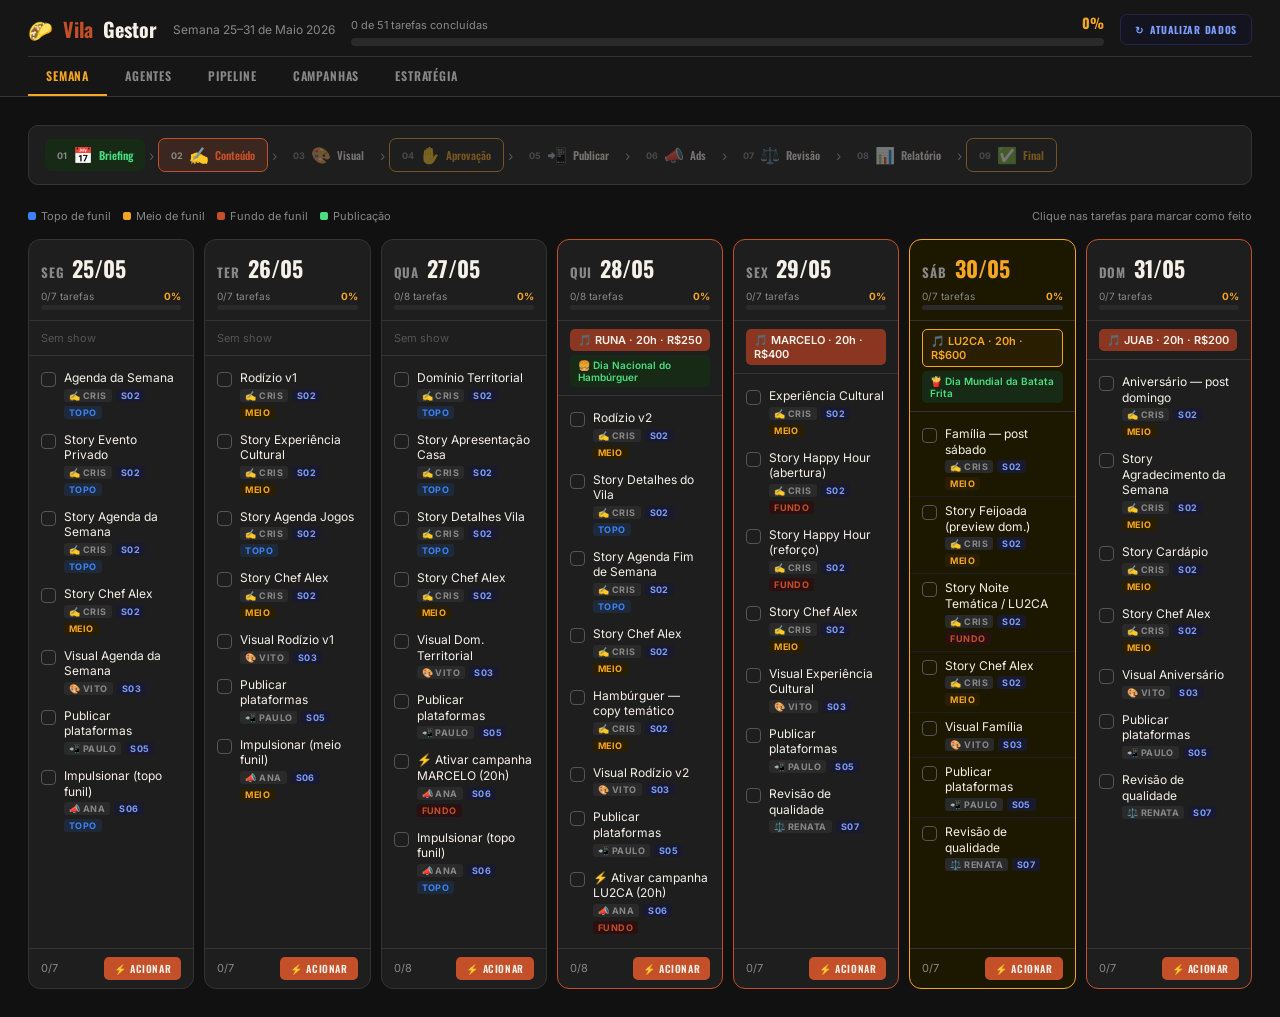
==== squads/gestor-vila/pipeline-visual.html @ bbbd8871 "feat: add opensquad marketing team - squads/arquiteto-visual: visual content team (5 agents + full p" ====
<!DOCTYPE html>
<html lang="pt-BR">
<head>
<meta charset="UTF-8">
<meta name="viewport" content="width=device-width, initial-scale=1.0">
<title>Gestor Vila — Dashboard</title>
<style>
@import url('https://fonts.googleapis.com/css2?family=Oswald:wght@300;400;500;600;700&family=Inter:wght@300;400;500;600;700&display=swap');

:root {
  --terra: #C4502A; --terra-d: #8B3620; --terra-glow: rgba(196,80,42,.18);
  --gold: #F5A623; --gold-d: #B87A10; --gold-glow: rgba(245,166,35,.15);
  --black: #111; --card: #1E1E1E; --card2: #252525; --border: #333;
  --white: #F5F0E8; --grey: #888; --grey2: #555;
  --topo: #3B82F6; --meio: #F5A623; --fundo: #C4502A;
  --green: #4ADE80; --green-d: #166534;
}

*{margin:0;padding:0;box-sizing:border-box;}
html{scroll-behavior:smooth;}
body{background:var(--black);color:var(--white);font-family:'Inter',sans-serif;min-height:100vh;overflow-x:hidden;}

/* ─── HEADER ─── */
.hdr{background:#161616;border-bottom:1px solid var(--border);position:sticky;top:0;z-index:200;padding:0 28px;}
.hdr-top{display:flex;align-items:center;gap:16px;padding:12px 0 10px;flex-wrap:wrap;}
.hdr-brand{font-family:'Oswald',sans-serif;font-weight:700;font-size:20px;color:var(--white);display:flex;align-items:center;gap:10px;flex-shrink:0;}
.hdr-brand span{color:var(--terra);}
.hdr-week{font-size:12px;color:var(--grey);flex-shrink:0;}
.global-bar-wrap{flex:1;min-width:180px;}
.global-bar-label{display:flex;justify-content:space-between;align-items:baseline;font-size:11px;color:var(--grey);margin-bottom:5px;}
.global-bar-label strong{color:var(--gold);font-size:14px;font-family:'Oswald',sans-serif;}
.bar{background:#2a2a2a;border-radius:100px;overflow:hidden;}
.bar-fill{height:100%;border-radius:100px;background:linear-gradient(90deg,var(--terra),var(--gold));transition:width .6s cubic-bezier(.4,0,.2,1);}
.global-bar-wrap .bar{height:8px;}
.btn-refresh-hdr{font-family:'Oswald',sans-serif;font-size:10px;font-weight:700;letter-spacing:.07em;text-transform:uppercase;background:#141420;color:#7C9EFF;border:1px solid #252545;padding:7px 14px;border-radius:7px;cursor:pointer;transition:all .15s;display:flex;align-items:center;gap:6px;white-space:nowrap;flex-shrink:0;}
.btn-refresh-hdr:hover{background:#1a1a32;color:var(--white);}
.btn-refresh-hdr .ricon{display:inline-block;transition:transform .15s;}
.btn-refresh-hdr.spinning .ricon{animation:spin .7s linear;}
@keyframes spin{to{transform:rotate(360deg);}}
.hdr-tabs{display:flex;gap:0;border-top:1px solid var(--border);}
.tab{font-family:'Oswald',sans-serif;font-size:12px;font-weight:600;letter-spacing:.07em;text-transform:uppercase;color:var(--grey);padding:10px 18px;cursor:pointer;border-bottom:2px solid transparent;transition:all .18s;white-space:nowrap;}
.tab:hover{color:var(--white);}
.tab.on{color:var(--gold);border-bottom-color:var(--gold);}

/* ─── VIEWS ─── */
.view{display:none;padding:28px;}
.view.on{display:block;}
.stitle{font-family:'Oswald',sans-serif;font-weight:700;font-size:22px;color:var(--white);margin-bottom:4px;}
.ssub{font-size:13px;color:var(--grey);margin-bottom:24px;}

/* ─── VIEW HEADER ROW ─── */
.view-hdr{display:flex;justify-content:space-between;align-items:flex-start;margin-bottom:8px;}
.view-hdr-btns{display:flex;gap:8px;flex-wrap:wrap;align-items:center;}
.btn-new{font-family:'Oswald',sans-serif;font-size:11px;font-weight:700;letter-spacing:.07em;text-transform:uppercase;background:var(--terra);color:var(--white);border:none;padding:8px 16px;border-radius:7px;cursor:pointer;transition:background .15s;display:flex;align-items:center;gap:5px;}
.btn-new:hover{background:var(--terra-d);}
.btn-export{font-family:'Oswald',sans-serif;font-size:11px;font-weight:700;letter-spacing:.07em;text-transform:uppercase;background:#1a1a1a;color:var(--grey);border:1px solid #2a2a2a;padding:7px 14px;border-radius:7px;cursor:pointer;transition:all .15s;display:flex;align-items:center;gap:5px;}
.btn-export:hover{color:var(--white);background:#222;}

/* ─── WEEK GRID ─── */
.week-grid{display:grid;grid-template-columns:repeat(7,1fr);gap:10px;min-width:0;}
@media(max-width:1100px){.week-grid{grid-template-columns:repeat(4,1fr);}}
@media(max-width:700px){.week-grid{grid-template-columns:repeat(2,1fr);}}
.day-col{background:var(--card);border:1px solid var(--border);border-radius:12px;overflow:hidden;display:flex;flex-direction:column;min-height:420px;transition:border-color .2s;}
.day-col.has-show{border-color:var(--terra);}
.day-col.has-lu2ca{border-color:var(--gold);background:#1C1800;}
.day-col.day-done{border-color:var(--green-d);}
.day-head{padding:12px 12px 10px;border-bottom:1px solid var(--border);}
.day-name-row{display:flex;align-items:baseline;gap:8px;margin-bottom:6px;}
.day-name{font-family:'Oswald',sans-serif;font-size:13px;font-weight:700;color:var(--grey);letter-spacing:.06em;}
.day-date{font-family:'Oswald',sans-serif;font-size:22px;font-weight:700;color:var(--white);}
.day-col.has-lu2ca .day-date{color:var(--gold);}
.day-bar-wrap{margin-top:6px;}
.day-bar-label{display:flex;justify-content:space-between;font-size:10px;color:var(--grey);margin-bottom:3px;}
.day-bar-label .pct{color:var(--gold);font-weight:700;}
.day-bar{height:5px;}
.day-bar .bar-fill{height:5px;}
.day-event{padding:8px 12px;border-bottom:1px solid var(--border);}
.event-badge{display:flex;align-items:center;gap:6px;font-size:11px;font-weight:600;padding:4px 8px;border-radius:5px;width:fit-content;}
.event-badge.show{background:var(--terra-d);color:var(--white);}
.event-badge.show-a{background:#2A1E00;border:1px solid var(--gold);color:var(--gold);}
.event-badge.comem{background:#162A16;color:var(--green);font-size:10px;margin-top:4px;}
.task-list{flex:1;padding:8px 0;}
.task-item{display:flex;align-items:flex-start;gap:8px;padding:6px 12px;cursor:pointer;border-bottom:1px solid #1e1e1e;transition:background .15s;}
.task-item:hover{background:#232323;}
.task-item:last-child{border-bottom:none;}
.task-cb{width:15px;height:15px;border-radius:4px;border:1.5px solid var(--grey2);flex-shrink:0;margin-top:2px;cursor:pointer;display:flex;align-items:center;justify-content:center;transition:all .15s;}
.task-item.done .task-cb{background:var(--green-d);border-color:var(--green);}
.task-item.done .task-cb::after{content:'✓';font-size:9px;color:var(--green);}
.task-item.done .task-label{text-decoration:line-through;color:var(--grey2);}
.task-body{flex:1;min-width:0;}
.task-label{font-size:12px;color:var(--white);line-height:1.3;margin-bottom:3px;}
.task-meta{display:flex;gap:4px;flex-wrap:wrap;align-items:center;}
.tag{font-size:9px;font-weight:700;letter-spacing:.05em;text-transform:uppercase;padding:1px 5px;border-radius:3px;}
.tag-agent{background:#2a2a2a;color:var(--grey);}
.tag-step{background:#1a1a2e;color:#7C9EFF;}
.tag-topo{background:#1E2A3A;color:var(--topo);}
.tag-meio{background:#2A1E00;color:var(--gold);}
.tag-fundo{background:#2A1010;color:var(--terra);}
.tag-pub{background:#1A2A1A;color:var(--green);}
.day-foot{padding:8px 12px;border-top:1px solid var(--border);display:flex;justify-content:space-between;align-items:center;}
.day-count{font-size:11px;color:var(--grey);}
.day-act-btn{font-family:'Oswald',sans-serif;font-size:10px;font-weight:600;letter-spacing:.06em;text-transform:uppercase;background:var(--terra);color:var(--white);border:none;padding:4px 10px;border-radius:5px;cursor:pointer;transition:background .15s;}
.day-act-btn:hover{background:var(--terra-d);}
.day-act-btn.done-btn{background:var(--green-d);color:var(--green);}

/* ─── PIPELINE STRIP ─── */
.pipe-strip{display:flex;align-items:center;gap:0;overflow-x:auto;margin-bottom:24px;background:var(--card);border:1px solid var(--border);border-radius:10px;padding:12px 16px;}
.pipe-step{display:flex;align-items:center;gap:6px;flex-shrink:0;padding:6px 12px;border-radius:7px;cursor:default;transition:background .15s;}
.pipe-step.done{background:#162A16;}
.pipe-step.active{background:var(--terra-glow);border:1px solid var(--terra);}
.pipe-step.pending{opacity:.4;}
.pipe-num{font-size:9px;color:var(--grey);font-weight:700;}
.pipe-icon{font-size:16px;}
.pipe-name{font-family:'Oswald',sans-serif;font-size:11px;font-weight:600;color:var(--white);white-space:nowrap;}
.pipe-step.done .pipe-name{color:var(--green);}
.pipe-step.active .pipe-name{color:var(--terra);}
.pipe-arrow{color:var(--grey2);font-size:14px;padding:0 4px;flex-shrink:0;}
.pipe-step.checkpoint{border:1px solid var(--gold);}
.pipe-step.checkpoint .pipe-name{color:var(--gold);}

/* ─── AGENTS VIEW ─── */
.agents-grid{display:grid;grid-template-columns:repeat(3,1fr);gap:16px;}
@media(max-width:900px){.agents-grid{grid-template-columns:repeat(2,1fr);}}
@media(max-width:560px){.agents-grid{grid-template-columns:1fr;}}
.agent-card{background:var(--card);border:1px solid var(--border);border-radius:14px;overflow:hidden;display:flex;flex-direction:column;transition:border-color .2s,transform .15s;}
.agent-card:hover{transform:translateY(-2px);}
.agent-banner{height:6px;width:100%;}
.ac-head{padding:18px 18px 12px;border-bottom:1px solid var(--border);}
.ac-icon-row{display:flex;align-items:center;gap:12px;margin-bottom:8px;}
.ac-icon{font-size:32px;}
.ac-name{font-family:'Oswald',sans-serif;font-weight:700;font-size:20px;color:var(--white);}
.ac-role{font-size:12px;color:var(--grey);margin-top:2px;}
.ac-mode{display:inline-block;font-size:9px;font-weight:700;letter-spacing:.06em;text-transform:uppercase;padding:2px 6px;border-radius:3px;background:#2a2a2a;color:var(--grey);margin-top:4px;}
.ac-steps{padding:12px 18px;border-bottom:1px solid var(--border);}
.ac-step{display:flex;align-items:center;gap:8px;padding:5px 0;font-size:12px;color:var(--grey);border-bottom:1px solid #1e1e1e;}
.ac-step:last-child{border-bottom:none;}
.ac-step .snum{font-family:'Oswald',sans-serif;font-size:10px;font-weight:700;color:var(--topo);background:#1a1a2e;padding:1px 5px;border-radius:3px;}
.ac-step .sname{color:var(--white);}
.ac-progress{padding:12px 18px;border-bottom:1px solid var(--border);}
.ac-prog-label{display:flex;justify-content:space-between;font-size:11px;color:var(--grey);margin-bottom:5px;}
.ac-prog-label .ac-pct{font-family:'Oswald',sans-serif;font-size:14px;font-weight:700;color:var(--gold);}
.ac-bar{height:6px;}
.ac-foot{padding:14px 18px;}
.btn-ativar{width:100%;font-family:'Oswald',sans-serif;font-weight:700;font-size:13px;letter-spacing:.07em;text-transform:uppercase;border:none;border-radius:8px;padding:10px;cursor:pointer;display:flex;align-items:center;justify-content:center;gap:8px;transition:all .2s;}
.btn-ativar:hover{filter:brightness(1.15);transform:translateY(-1px);}
.btn-ativar .bicon{font-size:16px;}

/* ─── MODAL (agent) ─── */
.overlay{position:fixed;inset:0;background:rgba(0,0,0,.75);backdrop-filter:blur(4px);z-index:500;display:flex;align-items:center;justify-content:center;opacity:0;pointer-events:none;transition:opacity .2s;}
.overlay.open{opacity:1;pointer-events:all;}
.modal{background:#1E1E1E;border:1px solid var(--border);border-radius:16px;width:min(580px,94vw);max-height:88vh;overflow-y:auto;transform:translateY(20px) scale(.97);transition:all .25s;}
.overlay.open .modal{transform:none;}
.modal-head{padding:22px 24px 16px;border-bottom:1px solid var(--border);display:flex;align-items:center;gap:14px;}
.modal-agent-icon{font-size:36px;}
.modal-agent-name{font-family:'Oswald',sans-serif;font-weight:700;font-size:24px;color:var(--white);}
.modal-agent-role{font-size:13px;color:var(--grey);margin-top:2px;}
.modal-close{margin-left:auto;background:none;border:none;color:var(--grey);font-size:24px;cursor:pointer;padding:4px 8px;border-radius:6px;transition:color .15s;}
.modal-close:hover{color:var(--white);}
.modal-body{padding:20px 24px;}
.modal-section{margin-bottom:20px;}
.modal-section-title{font-family:'Oswald',sans-serif;font-size:11px;font-weight:700;letter-spacing:.08em;text-transform:uppercase;color:var(--grey);margin-bottom:8px;}
.prompt-box{background:#141414;border:1px solid #333;border-radius:8px;padding:14px 16px;font-family:'Inter',monospace;font-size:13px;color:var(--gold);line-height:1.6;position:relative;}
.btn-copy{position:absolute;top:8px;right:8px;background:#2a2a2a;border:1px solid #444;border-radius:5px;color:var(--grey);font-size:10px;font-weight:700;letter-spacing:.05em;padding:3px 8px;cursor:pointer;text-transform:uppercase;transition:all .15s;}
.btn-copy:hover{background:#333;color:var(--white);}
.btn-copy.copied{background:var(--green-d);color:var(--green);border-color:var(--green);}
.modal-tasks{display:flex;flex-direction:column;gap:6px;}
.modal-task{display:flex;align-items:center;gap:8px;background:#141414;border:1px solid #2a2a2a;border-radius:7px;padding:8px 12px;font-size:12px;color:var(--white);}
.modal-task .mt-day{font-size:10px;color:var(--grey);min-width:50px;}
.modal-task .mt-label{flex:1;}
.modal-task .mt-status{font-size:10px;padding:2px 6px;border-radius:3px;}
.mt-done{background:var(--green-d);color:var(--green);}
.mt-todo{background:#2a2a2a;color:var(--grey);}
.modal-btns{display:flex;gap:10px;margin-top:20px;flex-wrap:wrap;}
.modal-btn{flex:1;min-width:120px;font-family:'Oswald',sans-serif;font-size:12px;font-weight:700;letter-spacing:.06em;text-transform:uppercase;padding:10px 16px;border-radius:8px;border:none;cursor:pointer;transition:all .15s;}
.modal-btn.primary{background:var(--terra);color:var(--white);}
.modal-btn.primary:hover{background:var(--terra-d);}
.modal-btn.secondary{background:#2a2a2a;color:var(--grey);border:1px solid #444;}
.modal-btn.secondary:hover{color:var(--white);}

/* ─── CAMPAIGN FORM MODAL ─── */
.form-overlay{position:fixed;inset:0;background:rgba(0,0,0,.8);backdrop-filter:blur(5px);z-index:600;display:flex;align-items:flex-start;justify-content:center;padding:24px 16px;opacity:0;pointer-events:none;transition:opacity .2s;overflow-y:auto;}
.form-overlay.open{opacity:1;pointer-events:all;}
.form-modal{background:#1A1A1A;border:1px solid var(--border);border-radius:16px;width:min(720px,100%);transform:translateY(16px);transition:all .25s;margin:auto;}
.form-overlay.open .form-modal{transform:none;}
.form-head{padding:22px 26px 16px;border-bottom:1px solid var(--border);display:flex;align-items:center;gap:12px;}
.form-title{font-family:'Oswald',sans-serif;font-weight:700;font-size:22px;color:var(--white);}
.form-subtitle{font-size:12px;color:var(--grey);margin-top:2px;}
.form-body{padding:22px 26px;}
.form-section{margin-bottom:22px;}
.form-section-title{font-family:'Oswald',sans-serif;font-size:10px;font-weight:700;letter-spacing:.12em;text-transform:uppercase;color:var(--terra);margin-bottom:12px;display:flex;align-items:center;gap:8px;}
.form-section-title::after{content:'';flex:1;height:1px;background:#252525;}
.form-row{margin-bottom:12px;}
.form-row.g2{display:grid;grid-template-columns:repeat(2,1fr);gap:12px;}
.form-row.g3{display:grid;grid-template-columns:repeat(3,1fr);gap:12px;}
.form-row.g4{display:grid;grid-template-columns:repeat(4,1fr);gap:12px;}
.form-group{display:flex;flex-direction:column;gap:5px;}
.form-label{font-size:10px;color:var(--grey);text-transform:uppercase;letter-spacing:.06em;font-weight:700;}
.form-label small{color:var(--grey2);font-weight:400;letter-spacing:0;text-transform:none;font-size:9px;}
.form-input,.form-select,.form-textarea{background:#0f0f0f;border:1px solid #2a2a2a;border-radius:7px;padding:9px 12px;color:var(--white);font-size:13px;font-family:'Inter',sans-serif;outline:none;width:100%;transition:border-color .15s;}
.form-input:focus,.form-select:focus,.form-textarea:focus{border-color:var(--terra);}
.form-select{cursor:pointer;}
.form-textarea{resize:vertical;min-height:62px;line-height:1.5;}
.funnel-cards{display:grid;grid-template-columns:repeat(3,1fr);gap:8px;}
.funnel-card{border:1.5px solid #2a2a2a;border-radius:8px;padding:10px 8px;text-align:center;cursor:pointer;transition:all .15s;user-select:none;}
.funnel-card .fc-lbl{font-family:'Oswald',sans-serif;font-size:13px;font-weight:700;margin-bottom:3px;}
.funnel-card .fc-sub{font-size:10px;color:var(--grey);line-height:1.3;}
.funnel-card.f-topo{color:var(--topo);}
.funnel-card.f-topo.sel{border-color:var(--topo);background:#0e1828;}
.funnel-card.f-meio{color:var(--gold);}
.funnel-card.f-meio.sel{border-color:var(--gold);background:#1a1200;}
.funnel-card.f-fundo{color:var(--terra);}
.funnel-card.f-fundo.sel{border-color:var(--terra);background:#1a0e0e;}
.plat-cards{display:flex;gap:8px;}
.plat-card{flex:1;border:1.5px solid #2a2a2a;border-radius:8px;padding:9px 6px;text-align:center;cursor:pointer;transition:all .15s;user-select:none;}
.plat-card.sel{border-color:var(--terra);background:rgba(196,80,42,.12);}
.plat-card .pc-name{font-size:12px;font-weight:600;color:var(--white);margin-bottom:2px;}
.plat-card .pc-sub{font-size:9px;color:var(--grey);}
.budget-total{background:#0f0f0f;border:1px solid #222;border-radius:8px;padding:12px 16px;display:flex;justify-content:space-between;align-items:center;margin-top:8px;}
.bt-label{font-size:12px;color:var(--grey);}
.bt-value{font-family:'Oswald',sans-serif;font-size:22px;font-weight:700;color:var(--gold);}
.form-footer{display:flex;justify-content:flex-end;gap:10px;padding-top:16px;border-top:1px solid var(--border);}
.btn-save{font-family:'Oswald',sans-serif;font-size:13px;font-weight:700;letter-spacing:.07em;text-transform:uppercase;background:var(--terra);color:var(--white);border:none;padding:11px 24px;border-radius:8px;cursor:pointer;transition:background .15s;}
.btn-save:hover{background:var(--terra-d);}
.btn-cancel{font-family:'Oswald',sans-serif;font-size:13px;font-weight:700;letter-spacing:.07em;text-transform:uppercase;background:#242424;color:var(--grey);border:1px solid #3a3a3a;padding:11px 20px;border-radius:8px;cursor:pointer;transition:all .15s;}
.btn-cancel:hover{color:var(--white);background:#2e2e2e;}

/* ─── REFRESH MODAL ─── */
.refresh-cmd-box{background:#0a0a12;border:1px solid #252545;border-radius:8px;padding:14px 16px;font-family:'Inter',monospace;font-size:12px;color:var(--gold);line-height:1.8;white-space:pre-wrap;margin:10px 0;position:relative;}

/* ─── TOAST ─── */
.toast{position:fixed;bottom:24px;right:24px;z-index:700;background:#1E1E1E;border:1px solid var(--green);border-radius:10px;padding:12px 18px;font-size:13px;color:var(--green);display:flex;align-items:center;gap:10px;transform:translateY(80px);opacity:0;transition:all .3s cubic-bezier(.4,0,.2,1);pointer-events:none;}
.toast.show{transform:none;opacity:1;}
.toast.err{border-color:var(--terra);color:var(--terra);}

/* ─── PIPELINE FLOW VIEW ─── */
.flow-full{overflow-x:auto;padding-bottom:12px;}
.flow-row{display:flex;align-items:stretch;gap:0;width:max-content;}
.flow-card{background:var(--card);border:1px solid var(--border);border-radius:12px;padding:16px 14px;width:140px;min-height:130px;display:flex;flex-direction:column;gap:6px;position:relative;transition:border-color .2s;}
.flow-card.done-step{border-color:var(--green-d);background:#141E14;}
.flow-card.active-step{border-color:var(--terra);box-shadow:0 0 20px var(--terra-glow);}
.flow-card.ckpt{border-color:var(--gold);background:#1C1800;}
.flow-card.cond{border-color:var(--topo);background:#141A2A;}
.fc-num{font-size:10px;color:var(--grey);font-weight:700;letter-spacing:.04em;}
.fc-icon{font-size:22px;}
.fc-name{font-family:'Oswald',sans-serif;font-size:13px;font-weight:700;color:var(--white);line-height:1.2;}
.fc-agent{font-size:11px;color:var(--grey);margin-top:auto;}
.fc-badge{position:absolute;top:-8px;right:8px;font-size:8px;font-weight:800;letter-spacing:.07em;text-transform:uppercase;padding:2px 6px;border-radius:4px;}
.badge-ck{background:var(--gold);color:#000;}
.badge-cd{background:var(--topo);color:#fff;}
.flow-arr{width:26px;display:flex;align-items:center;justify-content:center;color:var(--grey2);font-size:18px;flex-shrink:0;}

/* ─── CAMPAIGNS VIEW ─── */
.camp-grid{display:grid;grid-template-columns:repeat(auto-fill,minmax(300px,1fr));gap:16px;margin-bottom:32px;}
.camp-wrap{position:relative;}
.camp-del-btn{position:absolute;top:12px;right:12px;z-index:5;background:#1a0808;border:1px solid #4a1a1a;border-radius:5px;color:#a04040;font-size:10px;font-weight:700;letter-spacing:.04em;text-transform:uppercase;padding:3px 8px;cursor:pointer;transition:all .15s;}
.camp-del-btn:hover{background:#300;color:#ff6060;border-color:#803030;}
.camp-card{background:var(--card);border:1px solid var(--border);border-radius:14px;overflow:hidden;}
.camp-card-top{height:4px;}
.camp-header{padding:18px 18px 12px;border-bottom:1px solid var(--border);}
.camp-title-row{display:flex;align-items:center;gap:8px;margin-bottom:4px;}
.camp-title{font-family:'Oswald',sans-serif;font-size:20px;font-weight:700;color:var(--white);}
.camp-funnel-tag{font-size:9px;font-weight:800;letter-spacing:.06em;text-transform:uppercase;padding:2px 7px;border-radius:4px;}
.camp-date{font-size:12px;color:var(--grey);margin-bottom:6px;}
.camp-budget{font-family:'Oswald',sans-serif;font-size:26px;font-weight:700;color:var(--gold);}
.camp-budget span{font-size:13px;color:var(--grey);}
.camp-body{padding:14px 18px;}
.camp-row{display:flex;justify-content:space-between;font-size:12px;padding:5px 0;border-bottom:1px solid #1e1e1e;}
.camp-row:last-child{border-bottom:none;}
.camp-row .label{color:var(--grey);}
.camp-row .value{color:var(--white);font-weight:600;text-align:right;max-width:60%;}
.camp-actions{padding:14px 18px;border-top:1px solid var(--border);}
.camp-timer{background:#141414;border:1px solid #2a2a2a;border-radius:8px;padding:9px 14px;margin-bottom:10px;display:flex;align-items:center;gap:10px;font-size:12px;color:var(--grey);}
.ct-dot{width:8px;height:8px;border-radius:50%;flex-shrink:0;}
.camp-timer .ct-label{color:var(--white);font-weight:600;}
.camp-btn-row{display:flex;gap:8px;}
.camp-cycle-btn{flex:1;font-family:'Oswald',sans-serif;font-weight:700;font-size:12px;letter-spacing:.06em;text-transform:uppercase;padding:9px 12px;border-radius:7px;border:none;cursor:pointer;transition:all .2s;}
.camp-cycle-btn.ready{background:var(--terra);color:var(--white);}
.camp-cycle-btn.ready:hover{background:var(--terra-d);}
.camp-cycle-btn.activated{background:var(--green-d);color:var(--green);}
.camp-cycle-btn.activated:hover{background:#0f4020;}
.camp-cycle-btn.done-c{background:#2a2a2a;color:var(--grey);}
.camp-cycle-btn.done-c:hover{background:#333;color:var(--white);}
.camp-edit-btn{background:#2a2a2a;border:1px solid #3a3a3a;color:var(--grey);font-family:'Oswald',sans-serif;font-size:11px;font-weight:700;letter-spacing:.05em;text-transform:uppercase;padding:9px 14px;border-radius:7px;cursor:pointer;transition:all .15s;}
.camp-edit-btn:hover{color:var(--white);background:#333;}
.camp-empty{grid-column:1/-1;text-align:center;padding:64px 20px;color:var(--grey);}
.camp-empty .ce-icon{font-size:44px;margin-bottom:12px;opacity:.4;}
.camp-empty .ce-text{font-size:14px;}
@keyframes pulse{0%,100%{opacity:1;}50%{opacity:.3;}}

/* ─── FUNNEL LEGEND ─── */
.funnel-legend{display:flex;gap:12px;margin-bottom:16px;flex-wrap:wrap;}
.fl-item{display:flex;align-items:center;gap:5px;font-size:11px;color:var(--grey);}
.fl-dot{width:8px;height:8px;border-radius:2px;}

/* ─── STRATEGY VIEW ─── */
.strat-grid{display:grid;grid-template-columns:repeat(auto-fit,minmax(280px,1fr));gap:14px;margin-bottom:28px;}
.strat-card{background:var(--card);border:1px solid var(--border);border-radius:12px;overflow:hidden;}
.strat-card-accent{height:3px;width:100%;}
.strat-card-body{padding:16px 18px;}
.strat-card-title{font-family:'Oswald',sans-serif;font-size:11px;font-weight:700;letter-spacing:.1em;text-transform:uppercase;color:var(--grey);margin-bottom:10px;}
.strat-card-main{font-family:'Oswald',sans-serif;font-size:26px;font-weight:700;color:var(--white);margin-bottom:4px;}
.strat-card-sub{font-size:12px;color:var(--grey);line-height:1.5;}
.insight-box{background:#0e1e0e;border:1px solid #1a4a1a;border-radius:10px;padding:16px 18px;margin-bottom:28px;display:flex;gap:14px;align-items:flex-start;}
.insight-icon{font-size:26px;flex-shrink:0;margin-top:2px;}
.insight-text{font-size:13px;color:var(--white);line-height:1.6;}
.insight-text strong{color:var(--green);}
.alert-box{background:#1a0e00;border:1px solid #4a2a00;border-radius:10px;padding:16px 18px;margin-bottom:28px;display:flex;gap:14px;align-items:flex-start;}
.alert-box .insight-text strong{color:var(--gold);}
.strat-table{width:100%;border-collapse:collapse;font-size:12px;margin-bottom:28px;}
.strat-table th{font-family:'Oswald',sans-serif;font-size:10px;font-weight:700;letter-spacing:.08em;text-transform:uppercase;color:var(--grey);padding:8px 12px;border-bottom:1px solid var(--border);text-align:left;}
.strat-table td{padding:9px 12px;border-bottom:1px solid #1e1e1e;color:var(--white);vertical-align:middle;}
.strat-table tr:last-child td{border-bottom:none;}
.strat-table tr:hover td{background:#1e1e1e;}
.strat-table .td-num{font-family:'Oswald',sans-serif;font-size:16px;font-weight:700;color:var(--gold);}
.strat-table .td-grey{color:var(--grey);}
.strat-table .td-green{color:var(--green);font-weight:600;}
.strat-table .td-red{color:var(--terra);font-weight:600;}
.competitor-badge{display:inline-flex;align-items:center;gap:5px;font-size:10px;font-weight:700;letter-spacing:.05em;text-transform:uppercase;padding:2px 8px;border-radius:4px;}
.cb-gap{background:#0e280e;color:var(--green);} /* no ads = green opportunity */
.cb-low{background:#281800;color:var(--gold);}
.cb-chain{background:#1e1e2e;color:#7C9EFF;}
.funnel-arch{display:grid;grid-template-columns:1fr 1fr 1fr;gap:12px;margin-bottom:28px;}
.farch-card{border-radius:10px;padding:18px 16px;text-align:center;position:relative;}
.farch-card.ft{background:#0e1828;border:1px solid var(--topo);}
.farch-card.fm{background:#1a1200;border:1px solid var(--gold);}
.farch-card.ff{background:#1a0e0e;border:1px solid var(--terra);}
.farch-label{font-family:'Oswald',sans-serif;font-size:15px;font-weight:700;margin-bottom:4px;}
.farch-card.ft .farch-label{color:var(--topo);}
.farch-card.fm .farch-label{color:var(--gold);}
.farch-card.ff .farch-label{color:var(--terra);}
.farch-budget{font-family:'Oswald',sans-serif;font-size:22px;font-weight:700;color:var(--white);margin:8px 0 4px;}
.farch-desc{font-size:11px;color:var(--grey);line-height:1.4;}
.farch-arrow{display:flex;align-items:center;justify-content:center;font-size:22px;color:var(--grey2);align-self:center;}
.kpi-grid{display:grid;grid-template-columns:repeat(auto-fit,minmax(160px,1fr));gap:10px;margin-bottom:28px;}
.kpi-card{background:var(--card);border:1px solid var(--border);border-radius:10px;padding:14px 16px;}
.kpi-label{font-size:10px;color:var(--grey);text-transform:uppercase;letter-spacing:.06em;margin-bottom:6px;}
.kpi-val{font-family:'Oswald',sans-serif;font-size:22px;font-weight:700;color:var(--gold);}
.kpi-sub{font-size:11px;color:var(--grey);margin-top:3px;}
.timeline-row{display:flex;flex-direction:column;gap:8px;max-width:800px;margin-bottom:28px;}
.tl-item{display:grid;grid-template-columns:110px 1fr;gap:14px;align-items:center;}
.tl-date{font-size:11px;color:var(--grey);text-align:right;}
.tl-box{border-radius:8px;padding:11px 15px;}
.tl-box.normal{background:var(--card);border:1px solid var(--border);}
.tl-box.copa{background:#1a1000;border:1px solid #5a3a00;}
.tl-box.standup{background:#0e1428;border:1px solid #2a3a6a;}
.tl-box.highlight{background:#1a0a00;border:1px solid var(--terra);}
.tl-label{font-family:'Oswald',sans-serif;font-size:13px;color:var(--white);}
.tl-box.copa .tl-label{color:var(--gold);}
.tl-box.standup .tl-label{color:#7C9EFF;}
.tl-box.highlight .tl-label{color:var(--terra);}
.tl-sub{font-size:11px;color:var(--grey);margin-top:3px;}
.checklist{display:flex;flex-direction:column;gap:8px;max-width:700px;}
.check-item{display:flex;align-items:flex-start;gap:10px;background:var(--card);border:1px solid var(--border);border-radius:8px;padding:11px 14px;cursor:pointer;transition:border-color .15s;}
.check-item:hover{border-color:var(--terra);}
.check-item.checked{border-color:var(--green-d);background:#111e11;}
.check-box{width:16px;height:16px;border-radius:4px;border:1.5px solid var(--grey2);flex-shrink:0;margin-top:1px;display:flex;align-items:center;justify-content:center;transition:all .15s;}
.check-item.checked .check-box{background:var(--green-d);border-color:var(--green);}
.check-item.checked .check-box::after{content:'✓';font-size:10px;color:var(--green);}
.check-text{font-size:13px;color:var(--white);line-height:1.4;}
.check-item.checked .check-text{text-decoration:line-through;color:var(--grey2);}
.section-divider{font-family:'Oswald',sans-serif;font-size:10px;font-weight:700;letter-spacing:.12em;text-transform:uppercase;color:var(--terra);margin:28px 0 14px;display:flex;align-items:center;gap:10px;}
.section-divider::after{content:'';flex:1;height:1px;background:#252525;}
@media(max-width:700px){.funnel-arch{grid-template-columns:1fr;}.tl-item{grid-template-columns:90px 1fr;}}
</style>
</head>
<body>

<!-- ═══════ HEADER ═══════ -->
<header class="hdr">
  <div class="hdr-top">
    <div class="hdr-brand">🌮 <span>Vila</span> Gestor</div>
    <div class="hdr-week">Semana 25–31 de Maio 2026</div>
    <div class="global-bar-wrap">
      <div class="global-bar-label">
        <span id="global-label">0 de 0 tarefas concluídas</span>
        <strong id="global-pct">0%</strong>
      </div>
      <div class="bar"><div class="bar-fill" id="global-fill" style="width:0%"></div></div>
    </div>
    <button class="btn-refresh-hdr" id="refresh-hdr-btn" onclick="openRefreshModal()">
      <span class="ricon" id="ricon">↻</span> Atualizar Dados
    </button>
  </div>
  <div class="hdr-tabs">
    <div class="tab on" onclick="show('semana',this)">Semana</div>
    <div class="tab" onclick="show('agentes',this)">Agentes</div>
    <div class="tab" onclick="show('pipeline',this)">Pipeline</div>
    <div class="tab" onclick="show('campanhas',this)">Campanhas</div>
    <div class="tab" onclick="show('estrategia',this)">Estratégia</div>
  </div>
</header>

<!-- ═══════ VIEW: SEMANA ═══════ -->
<div id="view-semana" class="view on">
  <div class="pipe-strip">
    <div class="pipe-step done"><span class="pipe-num">01</span><span class="pipe-icon">📅</span><span class="pipe-name">Briefing</span></div>
    <div class="pipe-arrow">›</div>
    <div class="pipe-step active"><span class="pipe-num">02</span><span class="pipe-icon">✍️</span><span class="pipe-name">Conteúdo</span></div>
    <div class="pipe-arrow">›</div>
    <div class="pipe-step pending"><span class="pipe-num">03</span><span class="pipe-icon">🎨</span><span class="pipe-name">Visual</span></div>
    <div class="pipe-arrow">›</div>
    <div class="pipe-step checkpoint pending"><span class="pipe-num">04</span><span class="pipe-icon">✋</span><span class="pipe-name">Aprovação</span></div>
    <div class="pipe-arrow">›</div>
    <div class="pipe-step pending"><span class="pipe-num">05</span><span class="pipe-icon">📲</span><span class="pipe-name">Publicar</span></div>
    <div class="pipe-arrow">›</div>
    <div class="pipe-step pending"><span class="pipe-num">06</span><span class="pipe-icon">📣</span><span class="pipe-name">Ads</span></div>
    <div class="pipe-arrow">›</div>
    <div class="pipe-step pending"><span class="pipe-num">07</span><span class="pipe-icon">⚖️</span><span class="pipe-name">Revisão</span></div>
    <div class="pipe-arrow">›</div>
    <div class="pipe-step pending"><span class="pipe-num">08</span><span class="pipe-icon">📊</span><span class="pipe-name">Relatório</span></div>
    <div class="pipe-arrow">›</div>
    <div class="pipe-step checkpoint pending"><span class="pipe-num">09</span><span class="pipe-icon">✅</span><span class="pipe-name">Final</span></div>
  </div>
  <div class="funnel-legend">
    <div class="fl-item"><div class="fl-dot" style="background:var(--topo)"></div> Topo de funil</div>
    <div class="fl-item"><div class="fl-dot" style="background:var(--gold)"></div> Meio de funil</div>
    <div class="fl-item"><div class="fl-dot" style="background:var(--terra)"></div> Fundo de funil</div>
    <div class="fl-item"><div class="fl-dot" style="background:var(--green)"></div> Publicação</div>
    <div class="fl-item" style="margin-left:auto;font-size:11px;color:var(--grey)">Clique nas tarefas para marcar como feito</div>
  </div>
  <div class="week-grid" id="week-grid"></div>
</div>

<!-- ═══════ VIEW: AGENTES ═══════ -->
<div id="view-agentes" class="view">
  <div class="stitle">Agentes do Squad</div>
  <div class="ssub">Clique em "Acionar" para ver o comando exato a rodar no Claude</div>
  <div class="agents-grid" id="agents-grid"></div>
</div>

<!-- ═══════ VIEW: PIPELINE ═══════ -->
<div id="view-pipeline" class="view">
  <div class="stitle">Fluxo do Pipeline</div>
  <div class="ssub">9 steps · da coleta do calendário à aprovação final</div>
  <div class="flow-full"><div class="flow-row" id="flow-row"></div></div>
  <div style="margin-top:32px;display:grid;grid-template-columns:repeat(auto-fit,minmax(260px,1fr));gap:14px;" id="data-cards"></div>
</div>

<!-- ═══════ VIEW: CAMPANHAS ═══════ -->
<div id="view-campanhas" class="view">
  <div class="view-hdr">
    <div>
      <div class="stitle">Campanhas</div>
      <div class="ssub" style="margin-bottom:0">Topo · Meio · Fundo de funil — Meta Ads · TikTok · Google</div>
    </div>
    <div class="view-hdr-btns" style="margin-top:4px">
      <button class="btn-export" onclick="exportCampaigns()">↓ Exportar JSON</button>
      <button class="btn-new" onclick="openCampForm()">+ Nova Campanha</button>
    </div>
  </div>
  <div style="height:24px"></div>
  <div class="camp-grid" id="camp-grid"></div>
  <div class="stitle" style="font-size:18px;margin-bottom:8px">Calendário de Ativação</div>
  <div style="display:flex;flex-direction:column;gap:10px;max-width:700px;" id="act-timeline"></div>
</div>

<!-- ═══════ VIEW: ESTRATÉGIA ═══════ -->
<div id="view-estrategia" class="view">
  <div class="stitle">Estratégia de Campanha</div>
  <div class="ssub">Análise competitiva + plano de anúncios — Barueri · Bethaville · Alphaville · mai–jun 2026</div>

  <!-- PIXEL CONFIGURADO -->
  <div style="background:#0a1a0a;border:1px solid #1a4a1a;border-radius:10px;padding:14px 18px;margin-bottom:16px;display:flex;align-items:center;gap:14px;">
    <div style="font-size:22px">✅</div>
    <div style="flex:1">
      <div style="font-family:'Oswald',sans-serif;font-size:13px;font-weight:700;color:var(--green);margin-bottom:2px">Meta Pixel configurado</div>
      <div style="font-size:12px;color:var(--grey)">Pixel ID: <code style="background:#111;border:1px solid #222;border-radius:4px;padding:2px 8px;color:var(--gold);font-size:13px;font-weight:700;letter-spacing:.04em">1137636435245896</code></div>
    </div>
    <div style="font-size:11px;color:var(--grey2);text-align:right">Vila Los Muertos<br>de Fome</div>
  </div>

  <!-- INSIGHT PRINCIPAL -->
  <div class="insight-box">
    <div class="insight-icon">🎯</div>
    <div class="insight-text">
      <strong>Gap de mercado confirmado:</strong> Nenhum concorrente direto de Bethaville/Barueri investe em tráfego pago de forma consistente. O Quintal BethaVille — seu concorrente mais parecido (bar + comida + música diária + 35K seguidores) — tem <strong>zero anúncios ativos</strong> na Ad Library. Quem anunciar primeiro captura o público antes e paga menos por impressão.
    </div>
  </div>

  <!-- ── SEÇÃO 1: COMPETIDORES ── -->
  <div class="section-divider">Diagnóstico Competitivo</div>
  <table class="strat-table" style="background:var(--card);border-radius:10px;overflow:hidden;border:1px solid var(--border);">
    <thead>
      <tr>
        <th>Concorrente</th>
        <th>Seguidores</th>
        <th>Ads Pagos</th>
        <th>Situação</th>
      </tr>
    </thead>
    <tbody>
      <tr>
        <td><strong>Quintal BethaVille</strong><br><span style="font-size:11px;color:var(--grey)">Bar + música ao vivo diária — Barueri</span></td>
        <td class="td-num">35K</td>
        <td><span class="competitor-badge cb-gap">Zero ads</span></td>
        <td class="td-green">Maior gap — cresceu só orgânico</td>
      </tr>
      <tr>
        <td><strong>Cabana Burger Alphaville</strong><br><span style="font-size:11px;color:var(--grey)">Artisanal burger chain — Barueri</span></td>
        <td class="td-num">39K</td>
        <td><span class="competitor-badge cb-low">1 ad · 3h · &lt;R$100</span></td>
        <td class="td-green">Investimento irrelevante em paid</td>
      </tr>
      <tr>
        <td><strong>Killer Burger</strong><br><span style="font-size:11px;color:var(--grey)">Hamburgueria temática — Alphaville</span></td>
        <td class="td-num">85K</td>
        <td><span class="competitor-badge cb-chain">Rede nacional</span></td>
        <td style="color:var(--grey)">Posicionamento diferente — franquia</td>
      </tr>
      <tr>
        <td><strong>Bar Brahma Alphaville</strong><br><span style="font-size:11px;color:var(--grey)">Bar + música — Alphaville</span></td>
        <td class="td-grey">—</td>
        <td><span class="competitor-badge cb-chain">Ads corporativos</span></td>
        <td style="color:var(--grey)">Marca nacional, ads nacionais</td>
      </tr>
      <tr>
        <td><strong>Vila Los Muertos de Fome</strong><br><span style="font-size:11px;color:var(--terra)">Você — Rua Caldas Novas 49, Bethaville</span></td>
        <td class="td-num" style="color:var(--terra)">11K</td>
        <td><span class="competitor-badge" style="background:#2a1010;color:var(--terra)">Iniciando</span></td>
        <td style="color:var(--gold);font-weight:600">Única proposta Tex Mex BR na região</td>
      </tr>
    </tbody>
  </table>

  <!-- ── SEÇÃO 2: ARQUITETURA ── -->
  <div class="section-divider">Arquitetura de Campanha — 3 Camadas</div>
  <div class="funnel-arch">
    <div class="farch-card ft">
      <div class="farch-label">Topo de Funil</div>
      <div style="font-size:11px;color:var(--grey);margin-bottom:8px">Brand Awareness · contínuo</div>
      <div class="farch-budget">R$15<span style="font-size:13px;color:var(--grey)">/dia</span></div>
      <div class="farch-desc">Fazer Bethaville saber que a Vila existe. Vídeo Chef Alex bastidor. Público frio, sem sobreposição com seguidores.</div>
      <div style="margin-top:10px;font-size:11px;color:var(--topo)">~25.000 pessoas/mês</div>
    </div>
    <div class="farch-card fm">
      <div class="farch-label">Meio de Funil</div>
      <div style="font-size:11px;color:var(--grey);margin-bottom:8px">Engajamento · 2-3x por semana</div>
      <div class="farch-budget">R$25<span style="font-size:13px;color:var(--grey)">/boost</span></div>
      <div class="farch-desc">Impulsionar posts que já performaram bem. Vídeo de prato, bastidor, conteúdo cultural. CPE alvo: R$0,05–0,10.</div>
      <div style="margin-top:10px;font-size:11px;color:var(--gold)">~3.000 engajamentos/semana</div>
    </div>
    <div class="farch-card ff">
      <div class="farch-label">Fundo de Funil</div>
      <div style="font-size:11px;color:var(--grey);margin-bottom:8px">Conversão · 48h antes do evento</div>
      <div class="farch-budget">R$40–80<span style="font-size:13px;color:var(--grey)">/dia</span></div>
      <div class="farch-desc">Show ao vivo, Copa, Stand-up. Retargeting dos engajadores. CTA: Obter Trajeto. Artista + horário + endereço.</div>
      <div style="margin-top:10px;font-size:11px;color:var(--terra)">Raio 12km de Barueri</div>
    </div>
  </div>

  <!-- ── SEÇÃO 3: META 5000 INTERAÇÕES ── -->
  <div class="section-divider">Meta — 5.000 Interações com Menor Investimento</div>
  <div class="alert-box">
    <div class="insight-icon">📊</div>
    <div class="insight-text">
      Com <strong>R$950/mês</strong> nas 3 camadas e conteúdo de vídeo (Chef Alex bastidor, food porn), a estimativa conservadora é <strong>5.300 interações/mês</strong>. Com Copa do Mundo em junho, esse número sobe para <strong>8.000–12.000 interações</strong> sem aumentar o orçamento proporcionalmente.
    </div>
  </div>
  <table class="strat-table" style="background:var(--card);border-radius:10px;overflow:hidden;border:1px solid var(--border);">
    <thead>
      <tr><th>Camada</th><th>Budget/mês</th><th>Interações estimadas</th><th>CPE médio</th></tr>
    </thead>
    <tbody>
      <tr>
        <td>Brand Awareness (alcance)</td>
        <td class="td-num" style="font-size:14px">R$450</td>
        <td>1.500–2.500</td>
        <td class="td-grey">R$0,18–0,30</td>
      </tr>
      <tr>
        <td>Boosted Posts (engajamento)</td>
        <td class="td-num" style="font-size:14px">R$300</td>
        <td>3.000–6.000</td>
        <td class="td-green">R$0,05–0,10</td>
      </tr>
      <tr>
        <td>Evento Show (2 shows/mês)</td>
        <td class="td-num" style="font-size:14px">R$200</td>
        <td>800–1.500</td>
        <td class="td-grey">R$0,13–0,25</td>
      </tr>
      <tr style="background:#1a1a0e;">
        <td><strong>TOTAL</strong></td>
        <td class="td-num">R$950</td>
        <td style="color:var(--gold);font-weight:700">5.300–10.000</td>
        <td class="td-green">~R$0,09–0,18</td>
      </tr>
    </tbody>
  </table>

  <!-- ── SEÇÃO 4: KPIs ── -->
  <div class="section-divider">KPIs Semanais</div>
  <div class="kpi-grid">
    <div class="kpi-card">
      <div class="kpi-label">Alcance semanal</div>
      <div class="kpi-val">8.000+</div>
      <div class="kpi-sub">pessoas únicas · meta ideal 15K</div>
    </div>
    <div class="kpi-card">
      <div class="kpi-label">Engajamentos/semana</div>
      <div class="kpi-val">1.250+</div>
      <div class="kpi-sub">meta ideal 2.500+</div>
    </div>
    <div class="kpi-card">
      <div class="kpi-label">CPE médio alvo</div>
      <div class="kpi-val">≤ R$0,20</div>
      <div class="kpi-sub">meta ideal ≤ R$0,10</div>
    </div>
    <div class="kpi-card">
      <div class="kpi-label">CTR (cliques CTA)</div>
      <div class="kpi-val">≥ 1,5%</div>
      <div class="kpi-sub">meta ideal ≥ 3%</div>
    </div>
    <div class="kpi-card">
      <div class="kpi-label">CPC alvo</div>
      <div class="kpi-val">≤ R$1,50</div>
      <div class="kpi-sub">meta ideal ≤ R$0,80</div>
    </div>
    <div class="kpi-card">
      <div class="kpi-label">Novos seguidores</div>
      <div class="kpi-val">50+/sem</div>
      <div class="kpi-sub">meta ideal 150+/sem</div>
    </div>
  </div>
  <div style="background:#1a0e0e;border:1px solid #4a1a1a;border-radius:8px;padding:13px 16px;margin-bottom:28px;font-size:12px;color:var(--grey);line-height:1.6;">
    <strong style="color:var(--terra)">Quando ajustar:</strong> CPE &gt; R$0,30 por 3 dias → trocar criativo · CTR &lt; 0,8% → reescrever copy · Frequência &gt; 5x em 7 dias → trocar público (fadiga de anúncio)
  </div>

  <!-- ── SEÇÃO 5: CRONOGRAMA JUNHO ── -->
  <div class="section-divider">Cronograma de Ativação — Junho 2026</div>
  <div class="timeline-row">
    <div class="tl-item">
      <div class="tl-date">01–07/jun</div>
      <div class="tl-box normal"><div class="tl-label">Brand Awareness + Boosted Posts</div><div class="tl-sub">R$200 · regularidade — 3 posts/semana impulsionados</div></div>
    </div>
    <div class="tl-item">
      <div class="tl-date">08–09/jun</div>
      <div class="tl-box standup"><div class="tl-label">🎤 Stand-up — Enfermeiro Sincero</div><div class="tl-sub">R$80 · 48h antes do show · raio 12km · 22-40 anos · Comédia + Entretenimento</div></div>
    </div>
    <div class="tl-item">
      <div class="tl-date">10–12/jun</div>
      <div class="tl-box highlight"><div class="tl-label">⚽ Copa — aquecimento Brasil</div><div class="tl-sub">R$60/dia · iniciar 72h antes do jogo de 13/jun · raio 15km</div></div>
    </div>
    <div class="tl-item">
      <div class="tl-date">13/jun 🔴</div>
      <div class="tl-box copa"><div class="tl-label">⚽ JOGO DO BRASIL — Copa 2026</div><div class="tl-sub">R$80/dia · máximo alcance · Futebol + Seleção Brasileira + Bares esportivos · 18-55 anos</div></div>
    </div>
    <div class="tl-item">
      <div class="tl-date">15–18/jun</div>
      <div class="tl-box normal"><div class="tl-label">Shows regulares + retargeting Copa</div><div class="tl-sub">R$150 · lookalike dos engajadores do jogo de 13/jun</div></div>
    </div>
    <div class="tl-item">
      <div class="tl-date">19/jun 🔴</div>
      <div class="tl-box copa"><div class="tl-label">⚽ JOGO DO BRASIL — Copa 2026</div><div class="tl-sub">R$80/dia · segundo jogo da fase de grupos</div></div>
    </div>
    <div class="tl-item">
      <div class="tl-date">20–23/jun</div>
      <div class="tl-box normal"><div class="tl-label">Shows + reativação de audiência</div><div class="tl-sub">R$150 · consolidar base fidelizada</div></div>
    </div>
    <div class="tl-item">
      <div class="tl-date">24/jun 🔴</div>
      <div class="tl-box copa"><div class="tl-label">⚽ JOGO DO BRASIL — Copa 2026</div><div class="tl-sub">R$80/dia · terceiro jogo fase de grupos</div></div>
    </div>
    <div class="tl-item">
      <div class="tl-date">25–30/jun</div>
      <div class="tl-box normal"><div class="tl-label">Fechamento + relatório de junho</div><div class="tl-sub">R$150 · Rodrigo coleta métricas · revisão de estratégia para julho</div></div>
    </div>
    <div class="tl-item">
      <div class="tl-date" style="color:var(--gold);font-weight:700">TOTAL JUNHO</div>
      <div class="tl-box" style="background:#1a1200;border:1px solid var(--gold);">
        <div class="tl-label" style="color:var(--gold);font-family:'Oswald',sans-serif;font-size:16px">~R$1.200 → meta 8.000–12.000 interações</div>
        <div class="tl-sub">3 jogos do Brasil · 1 Stand-up · shows regulares · brand awareness contínua</div>
      </div>
    </div>
  </div>

  <!-- ── SEÇÃO 6: AUDIÊNCIAS ── -->
  <div class="section-divider">Mapa de Audiência</div>
  <div class="strat-grid">
    <div class="strat-card">
      <div class="strat-card-accent" style="background:var(--terra)"></div>
      <div class="strat-card-body">
        <div class="strat-card-title">Público Primário</div>
        <div class="strat-card-main">O Morador de Bethaville</div>
        <div class="strat-card-sub">28-48 anos · condomínio horizontal · renda média-alta · sai 1-2x/semana · valoriza praticidade e experiência próxima de casa</div>
        <div style="margin-top:10px;font-size:11px;font-weight:700;color:var(--terra)">~150.000 pessoas · raio 10km</div>
      </div>
    </div>
    <div class="strat-card">
      <div class="strat-card-accent" style="background:var(--gold)"></div>
      <div class="strat-card-body">
        <div class="strat-card-title">Público Secundário</div>
        <div class="strat-card-main">Fã de Gastronomia</div>
        <div class="strat-card-sub">25-45 anos · Barueri + Alphaville + Tamboré · descobre lugares pelo Instagram · decide pelo visual do prato</div>
        <div style="margin-top:10px;font-size:11px;font-weight:700;color:var(--gold)">~100.000 pessoas · raio 12km</div>
      </div>
    </div>
    <div class="strat-card">
      <div class="strat-card-accent" style="background:#22c55e"></div>
      <div class="strat-card-body">
        <div class="strat-card-title">Público Terciário — Copa</div>
        <div class="strat-card-main">O Torcedor</div>
        <div class="strat-card-sub">18-55 anos · todos os gêneros · quer assistir jogos do Brasil com animação · busca telão + cerveja gelada · jogos 13, 19 e 24/jun</div>
        <div style="margin-top:10px;font-size:11px;font-weight:700;color:#22c55e">250.000+ pessoas · raio 15km</div>
      </div>
    </div>
  </div>

  <!-- ── SEÇÃO 7: CRIATIVOS ── -->
  <div class="section-divider">Criativos por Prioridade de Impacto</div>
  <table class="strat-table" style="background:var(--card);border-radius:10px;overflow:hidden;border:1px solid var(--border);">
    <thead>
      <tr><th>#</th><th>Criativo</th><th>Formato</th><th>CPE estimado</th><th>Uso</th></tr>
    </thead>
    <tbody>
      <tr>
        <td class="td-num" style="font-size:18px">1</td>
        <td><strong>Vídeo Chef Alex bastidor</strong></td>
        <td style="color:var(--grey)">30s vertical</td>
        <td class="td-green">R$0,05–0,10</td>
        <td style="color:var(--grey)">Brand Awareness · sempre ativo</td>
      </tr>
      <tr>
        <td class="td-num" style="font-size:18px">2</td>
        <td><strong>Arte Copa do Mundo</strong></td>
        <td style="color:var(--grey)">1080×1080 + 9:16</td>
        <td class="td-green">R$0,06–0,12</td>
        <td style="color:var(--grey)">Copa · 10–24/jun · raio 15km</td>
      </tr>
      <tr>
        <td class="td-num" style="font-size:18px">3</td>
        <td><strong>Vídeo food porn</strong></td>
        <td style="color:var(--grey)">15s nacho/guacamole</td>
        <td class="td-green">R$0,07–0,15</td>
        <td style="color:var(--grey)">Boosted post · 2-3x/semana</td>
      </tr>
      <tr>
        <td class="td-num" style="font-size:18px">4</td>
        <td><strong>Arte Show — LU2CA / DHARA</strong></td>
        <td style="color:var(--grey)">1080×1080 + 9:16</td>
        <td style="color:var(--gold)">R$0,10–0,20</td>
        <td style="color:var(--grey)">Fundo funil · 48h antes do show</td>
      </tr>
      <tr>
        <td class="td-num" style="font-size:18px">5</td>
        <td><strong>Arte Stand-up Enfermeiro Sincero</strong></td>
        <td style="color:var(--grey)">1080×1080</td>
        <td style="color:var(--gold)">R$0,12–0,22</td>
        <td style="color:var(--grey)">09/jun · tom leve e bem-humorado</td>
      </tr>
    </tbody>
  </table>

  <!-- ── SEÇÃO 8: PRÓXIMOS PASSOS ── -->
  <div class="section-divider">Próximos Passos</div>
  <div class="checklist" id="strat-checklist">
    <div class="check-item checked" onclick="toggleCheck(this)"><div class="check-box"></div><div class="check-text">Configurar Pixel Meta na página do Facebook e Instagram do Vila <span style="color:var(--green);font-size:11px;margin-left:6px">· ID 1137636435245896</span></div></div>
    <div class="check-item" onclick="toggleCheck(this)"><div class="check-box"></div><div class="check-text">Criar Custom Audience "Engajadores Instagram 90d" no Ads Manager <span style="color:var(--grey2);font-size:11px;margin-left:6px">· nome: Vila - Engajadores IG 90d</span></div></div>
    <div class="check-item" onclick="toggleCheck(this)"><div class="check-box"></div><div class="check-text">Criar Custom Audience "Engajadores Facebook 90d" no Ads Manager <span style="color:var(--grey2);font-size:11px;margin-left:6px">· nome: Vila - Engajadores FB 90d</span></div></div>
    <div class="check-item" onclick="toggleCheck(this)"><div class="check-box"></div><div class="check-text">Criar Custom Audience "Visitantes do perfil IG 60d" no Ads Manager <span style="color:var(--grey2);font-size:11px;margin-left:6px">· nome: Vila - Visitantes IG 60d</span></div></div>
    <div class="check-item" onclick="toggleCheck(this)"><div class="check-box"></div><div class="check-text">Criar Lookalike 1% baseado nos engajadores IG (para escalar) <span style="color:var(--grey2);font-size:11px;margin-left:6px">· nome: Vila - Lookalike 1% IG</span></div></div>
    <div class="check-item" onclick="toggleCheck(this)"><div class="check-box"></div><div class="check-text">Produzir vídeo Chef Alex 30s — bastidor de cozinha (Vito Visual)</div></div>
    <div class="check-item" onclick="toggleCheck(this)"><div class="check-box"></div><div class="check-text">Criar arte Copa do Mundo 1080×1080 + 9:16 — ativar em 10/jun (Vito Visual)</div></div>
    <div class="check-item" onclick="toggleCheck(this)"><div class="check-box"></div><div class="check-text">Ativar campanha Brand Awareness com R$15/dia — Pixel ID 1137636435245896 · criativo: vídeo Chef Alex</div></div>
    <div class="check-item" onclick="toggleCheck(this)"><div class="check-box"></div><div class="check-text">Criar arte Stand-up Enfermeiro Sincero — ativar campanha em 07/jun (48h antes)</div></div>
    <div class="check-item" onclick="toggleCheck(this)"><div class="check-box"></div><div class="check-text">Revisar KPIs toda sexta — ajustar criativos se CPE &gt; R$0,30 por 3 dias consecutivos</div></div>
    <div class="check-item" onclick="toggleCheck(this)"><div class="check-box"></div><div class="check-text">Rodrigo coleta métricas de junho na 1ª segunda de julho — revisar estratégia para Copa fase eliminatória</div></div>
  </div>

</div>

<!-- ═══════ MODAL: AGENTE ═══════ -->
<div class="overlay" id="modal-overlay" onclick="closeModal(event)">
  <div class="modal" id="modal">
    <div class="modal-head">
      <div class="modal-agent-icon" id="modal-icon"></div>
      <div>
        <div class="modal-agent-name" id="modal-name"></div>
        <div class="modal-agent-role" id="modal-role"></div>
      </div>
      <button class="modal-close" onclick="closeModal()">✕</button>
    </div>
    <div class="modal-body">
      <div class="modal-section">
        <div class="modal-section-title">Comando para o Claude</div>
        <div class="prompt-box" id="modal-prompt">
          <button class="btn-copy" id="copy-btn" onclick="copyPrompt()">Copiar</button>
          <span id="prompt-text"></span>
        </div>
      </div>
      <div class="modal-section">
        <div class="modal-section-title">Tarefas da Semana</div>
        <div class="modal-tasks" id="modal-tasks"></div>
      </div>
      <div class="modal-btns">
        <button class="modal-btn primary" onclick="copyPrompt()">⚡ Copiar e Acionar</button>
        <button class="modal-btn secondary" onclick="closeModal()">Fechar</button>
      </div>
    </div>
  </div>
</div>

<!-- ═══════ MODAL: REFRESH ═══════ -->
<div class="overlay" id="refresh-overlay" onclick="closeRefreshModal(event)">
  <div class="modal">
    <div class="modal-head">
      <div class="modal-agent-icon">↻</div>
      <div>
        <div class="modal-agent-name">Atualizar Dados</div>
        <div class="modal-agent-role">Sincroniza Google Agenda com o dashboard</div>
      </div>
      <button class="modal-close" onclick="closeRefreshModal()">✕</button>
    </div>
    <div class="modal-body">
      <div class="modal-section">
        <div class="modal-section-title">Como funciona</div>
        <p style="font-size:13px;color:var(--grey);line-height:1.6;margin-bottom:12px">
          Copie o comando abaixo e cole no Claude Code. O agente vai ler o Google Agenda, comparar com os dados atuais do dashboard e reescrever o arquivo HTML com as alterações encontradas.
        </p>
      </div>
      <div class="modal-section">
        <div class="modal-section-title">Comando para o Claude Code</div>
        <div class="refresh-cmd-box" id="refresh-cmd">Sincronize o dashboard do gestor-vila com o Google Agenda.

1. Leia o calendário "Música e Eventos" (losmuertosdefome@gmail.com) para a semana atual
2. Compare com os shows na constante WEEK em pipeline-visual.html
3. Se houve alterações (artistas, horários, cachets, novos shows, cancelamentos):
   — Atualize a constante WEEK no HTML
   — Atualize o output/briefing.md se necessário
4. Verifique também campanhas em output/campanha.md
5. Salve o HTML atualizado em /Users/lu2ca/squads/gestor-vila/pipeline-visual.html
6. Reporte o que mudou

Arquivo: /Users/lu2ca/squads/gestor-vila/pipeline-visual.html</div>
        <button class="btn-copy" style="position:static;margin-top:8px;display:inline-flex;align-items:center;gap:6px" id="refresh-copy-btn" onclick="copyRefreshCmd()">Copiar comando</button>
      </div>
      <div class="modal-section">
        <div class="modal-section-title">Dica</div>
        <p style="font-size:12px;color:var(--grey);line-height:1.6">
          Após o Claude processar o comando, recarregue esta página (F5) para ver os dados atualizados. O progresso das tarefas é preservado automaticamente.
        </p>
      </div>
    </div>
  </div>
</div>

<!-- ═══════ MODAL: NOVA CAMPANHA ═══════ -->
<div class="form-overlay" id="campform-overlay" onclick="closeCampFormOverlay(event)">
  <div class="form-modal">
    <div class="form-head">
      <div>
        <div class="form-title" id="cf-title">Nova Campanha</div>
        <div class="form-subtitle">Preencha os dados da campanha de anúncios</div>
      </div>
      <button class="modal-close" style="margin-left:auto" onclick="closeCampForm()">✕</button>
    </div>
    <div class="form-body" id="cf-body">
      <!-- Preenchido por renderCampForm() -->
    </div>
  </div>
</div>

<div class="toast" id="toast"><span id="toast-msg"></span></div>

<script>
// ═══════════════════════════════════════════════════════
//  DATA — AGENTS
// ═══════════════════════════════════════════════════════
const AGENTS = {
  cris: {
    name:'Cris Criativa', icon:'✍️', role:'Criadora de Conteúdo Vila',
    color:'#C4502A', mode:'inline',
    steps:[{num:'02',name:'Criar Conteúdo Diário'},{num:'02',name:'Criar Anúncio de Evento'}],
    prompt:'✍️ Cris Criativa, execute o Step 02 — Criar Conteúdo para {dia}.\n\nLeia output/briefing.md e escreva o copy completo de todos os slots ativos:\n• POST PRINCIPAL\n• STORY 1 (engajamento)\n• STORY 2 (informação)\n• STORY CHEF ALEX (bastidor)\n\nSe há evento com cachet ≥ R$400, também crie o ANÚNCIO PAGO (3 headlines ≤40 chars + 2 variações primary text ≤125 chars).'
  },
  vito: {
    name:'Vito Visual', icon:'🎨', role:'Designer Visual Vila',
    color:'#8B6914', mode:'subagent',
    steps:[{num:'03',name:'Criar Visual de Post'},{num:'03',name:'Criar Arte de Evento'}],
    prompt:'🎨 Vito Visual, execute o Step 03 — Criar Visual para {dia}.\n\nLeia output/conteudo.md e crie:\n1. visual-01.jpg — 1080×1440px (feed Instagram)\n   Fundo: #1A1A1A · Tipografia: Oswald Bold · Paleta Vila\n\nSe há seção ## ANÚNCIO PAGO no conteudo.md:\n2. arte-evento.jpg — 1080×1080px (Meta Ads / TikTok)\n   Texto ≤ 20% da área · margem segura 80px\n\nRenderizar via image-creator. Salvar em output/.'
  },
  paulo: {
    name:'Paulo Postador', icon:'📲', role:'Publicador Multiplataforma',
    color:'#166534', mode:'subagent',
    steps:[{num:'05',name:'Publicar em Plataformas'}],
    prompt:'📲 Paulo Postador, execute o Step 05 — Publicar.\n\nPré-requisito: aprovação explícita do Step 04 confirmada.\n\n1. Adaptar copy por plataforma (Instagram / Facebook / TikTok / Google Meu Negócio)\n2. Verificar horário ideal (Instagram: 18h-21h · TikTok: 20h)\n3. Executar dry-run (credenciais + formato + chars)\n4. Publicar plataforma por plataforma — reportar URL após cada uma\n5. Salvar relatório em output/publicacoes.md'
  },
  ana: {
    name:'Ana Anúncio', icon:'📣', role:'Gestora de Tráfego Pago',
    color:'#1E3A5F', mode:'subagent',
    steps:[{num:'06',name:'Criar Campanha de Evento'},{num:'06',name:'Campanha Topo/Meio/Fundo Funil'}],
    prompt:'📣 Ana Anúncio, execute o Step 06 — Criar Campanha.\n\nPixel Meta configurado: ID 1137636435245896 (Vila Los Muertos de Fome)\n\nLeia output/conteudo.md. Se há seção ## ANÚNCIO PAGO:\n• Monte briefing Meta Ads + TikTok Ads\n• Geolocalização: raio 12km de Barueri (Rua Caldas Novas 49)\n• Orçamento por tipo de evento (show padrão R$40/dia · destaque R$50/dia · Copa R$60-80/dia · Stand-up R$35/dia)\n• Público: usar Custom Audiences "Vila - Engajadores IG 90d" e "Vila - Engajadores FB 90d" para retargeting\n• CTA: Obter Trajeto\n• Inclua timing de ativação (data + hora exatas)\n• Salve em output/campanha.md\n\nSe não há evento pago: verifique se post qualifica para Brand Awareness (R$15/dia) ou boost de engajamento (R$25/boost).'
  },
  rodrigo: {
    name:'Rodrigo Resultados', icon:'📊', role:'Analista de Marketing Vila',
    color:'#2D4A8A', mode:'inline · segundas',
    steps:[{num:'08',name:'Relatório de Marketing Semanal'}],
    prompt:'📊 Rodrigo Resultados, execute o Step 08 — Relatório de Marketing.\n\nAnalise a semana encerrada (leia output/publicacoes.md e output/campanha.md):\n1. Performance por post: alcance + engajamento + taxa (%)\n2. Stories separado do feed\n3. Campanhas pagas: alcance, impressões, CPM\n4. Top 3 conteúdos com justificativa\n5. Comparação com semana anterior (ou baseline)\n6. Mínimo 3 recomendações por agente (Cris/Vito/Ana)\n\nSalvar em output/relatorio.md'
  },
  renata: {
    name:'Renata Revisão', icon:'⚖️', role:'Revisora de Qualidade Vila',
    color:'#5B2D8A', mode:'inline',
    steps:[{num:'07',name:'Revisão de Qualidade'}],
    prompt:'⚖️ Renata Revisão, execute o Step 07 — Revisão de Qualidade.\n\nLeia output/conteudo.md e output/visual-01.jpg.\n\n1. Verificar hard caps H1-H4 primeiro\n   H1: Marketing language | H2: Show sem artista+horário | H3: CTA digital em evento presencial | H4: Publicação sem aprovação\n2. Emitir tabela de vereditos por peça (nota 1-10)\n3. APROVADO / CONDICIONAL (máx 2 correções) / REJEITADO\n4. Status da sessão + próximo passo\n\nSalvar em output/review.md'
  }
};

// ═══════════════════════════════════════════════════════
//  DATA — WEEK
// ═══════════════════════════════════════════════════════
const WEEK = [
  {date:'25',month:'05',day:'SEG',full:'Segunda 25/05',show:null,comem:null,tasks:[
    {id:'s25a',agent:'cris',step:'02',label:'Agenda da Semana',type:'POST PRINCIPAL',funnel:'topo'},
    {id:'s25b',agent:'cris',step:'02',label:'Story Evento Privado',type:'STORY 1',funnel:'topo'},
    {id:'s25c',agent:'cris',step:'02',label:'Story Agenda da Semana',type:'STORY 2',funnel:'topo'},
    {id:'s25d',agent:'cris',step:'02',label:'Story Chef Alex',type:'STORY CHEF',funnel:'meio'},
    {id:'s25e',agent:'vito',step:'03',label:'Visual Agenda da Semana',type:'VISUAL',funnel:null},
    {id:'s25f',agent:'paulo',step:'05',label:'Publicar plataformas',type:'PUBLICAR',funnel:null},
    {id:'s25g',agent:'ana',step:'06',label:'Impulsionar (topo funil)',type:'ADS TOPO',funnel:'topo'},
  ]},
  {date:'26',month:'05',day:'TER',full:'Terça 26/05',show:null,comem:null,tasks:[
    {id:'t26a',agent:'cris',step:'02',label:'Rodízio v1',type:'POST PRINCIPAL',funnel:'meio'},
    {id:'t26b',agent:'cris',step:'02',label:'Story Experiência Cultural',type:'STORY 1',funnel:'meio'},
    {id:'t26c',agent:'cris',step:'02',label:'Story Agenda Jogos',type:'STORY 2',funnel:'topo'},
    {id:'t26d',agent:'cris',step:'02',label:'Story Chef Alex',type:'STORY CHEF',funnel:'meio'},
    {id:'t26e',agent:'vito',step:'03',label:'Visual Rodízio v1',type:'VISUAL',funnel:null},
    {id:'t26f',agent:'paulo',step:'05',label:'Publicar plataformas',type:'PUBLICAR',funnel:null},
    {id:'t26g',agent:'ana',step:'06',label:'Impulsionar (meio funil)',type:'ADS MEIO',funnel:'meio'},
  ]},
  {date:'27',month:'05',day:'QUA',full:'Quarta 27/05',show:null,comem:null,tasks:[
    {id:'q27a',agent:'cris',step:'02',label:'Domínio Territorial',type:'POST PRINCIPAL',funnel:'topo'},
    {id:'q27b',agent:'cris',step:'02',label:'Story Apresentação Casa',type:'STORY 1',funnel:'topo'},
    {id:'q27c',agent:'cris',step:'02',label:'Story Detalhes Vila',type:'STORY 2',funnel:'topo'},
    {id:'q27d',agent:'cris',step:'02',label:'Story Chef Alex',type:'STORY CHEF',funnel:'meio'},
    {id:'q27e',agent:'vito',step:'03',label:'Visual Dom. Territorial',type:'VISUAL',funnel:null},
    {id:'q27f',agent:'paulo',step:'05',label:'Publicar plataformas',type:'PUBLICAR',funnel:null},
    {id:'q27g',agent:'ana',step:'06',label:'⚡ Ativar campanha MARCELO (20h)',type:'ADS FUNDO',funnel:'fundo'},
    {id:'q27h',agent:'ana',step:'06',label:'Impulsionar (topo funil)',type:'ADS TOPO',funnel:'topo'},
  ]},
  {date:'28',month:'05',day:'QUI',full:'Quinta 28/05',show:{name:'RUNA',hora:'20h',cachet:'R$250',level:'regular'},comem:'🍔 Dia Nacional do Hambúrguer',tasks:[
    {id:'q28a',agent:'cris',step:'02',label:'Rodízio v2',type:'POST PRINCIPAL',funnel:'meio'},
    {id:'q28b',agent:'cris',step:'02',label:'Story Detalhes do Vila',type:'STORY 1',funnel:'topo'},
    {id:'q28c',agent:'cris',step:'02',label:'Story Agenda Fim de Semana',type:'STORY 2',funnel:'topo'},
    {id:'q28d',agent:'cris',step:'02',label:'Story Chef Alex',type:'STORY CHEF',funnel:'meio'},
    {id:'q28e',agent:'cris',step:'02',label:'Hambúrguer — copy temático',type:'EXTRA',funnel:'meio'},
    {id:'q28f',agent:'vito',step:'03',label:'Visual Rodízio v2',type:'VISUAL',funnel:null},
    {id:'q28g',agent:'paulo',step:'05',label:'Publicar plataformas',type:'PUBLICAR',funnel:null},
    {id:'q28h',agent:'ana',step:'06',label:'⚡ Ativar campanha LU2CA (20h)',type:'ADS FUNDO',funnel:'fundo'},
  ]},
  {date:'29',month:'05',day:'SEX',full:'Sexta 29/05',show:{name:'MARCELO',hora:'20h',cachet:'R$400',level:'b'},comem:null,tasks:[
    {id:'s29a',agent:'cris',step:'02',label:'Experiência Cultural',type:'POST PRINCIPAL',funnel:'meio'},
    {id:'s29b',agent:'cris',step:'02',label:'Story Happy Hour (abertura)',type:'STORY 1',funnel:'fundo'},
    {id:'s29c',agent:'cris',step:'02',label:'Story Happy Hour (reforço)',type:'STORY 2',funnel:'fundo'},
    {id:'s29d',agent:'cris',step:'02',label:'Story Chef Alex',type:'STORY CHEF',funnel:'meio'},
    {id:'s29e',agent:'vito',step:'03',label:'Visual Experiência Cultural',type:'VISUAL',funnel:null},
    {id:'s29f',agent:'paulo',step:'05',label:'Publicar plataformas',type:'PUBLICAR',funnel:null},
    {id:'s29g',agent:'renata',step:'07',label:'Revisão de qualidade',type:'REVISÃO',funnel:null},
  ]},
  {date:'30',month:'05',day:'SÁB',full:'Sábado 30/05 ⭐ LU2CA',show:{name:'LU2CA',hora:'20h',cachet:'R$600',level:'a'},comem:'🍟 Dia Mundial da Batata Frita',tasks:[
    {id:'s30a',agent:'cris',step:'02',label:'Família — post sábado',type:'POST PRINCIPAL',funnel:'meio'},
    {id:'s30b',agent:'cris',step:'02',label:'Story Feijoada (preview dom.)',type:'STORY 1',funnel:'meio'},
    {id:'s30c',agent:'cris',step:'02',label:'Story Noite Temática / LU2CA',type:'STORY 2',funnel:'fundo'},
    {id:'s30d',agent:'cris',step:'02',label:'Story Chef Alex',type:'STORY CHEF',funnel:'meio'},
    {id:'s30e',agent:'vito',step:'03',label:'Visual Família',type:'VISUAL',funnel:null},
    {id:'s30f',agent:'paulo',step:'05',label:'Publicar plataformas',type:'PUBLICAR',funnel:null},
    {id:'s30g',agent:'renata',step:'07',label:'Revisão de qualidade',type:'REVISÃO',funnel:null},
  ]},
  {date:'31',month:'05',day:'DOM',full:'Domingo 31/05',show:{name:'JUAB',hora:'20h',cachet:'R$200',level:'regular'},comem:null,tasks:[
    {id:'d31a',agent:'cris',step:'02',label:'Aniversário — post domingo',type:'POST PRINCIPAL',funnel:'meio'},
    {id:'d31b',agent:'cris',step:'02',label:'Story Agradecimento da Semana',type:'STORY 1',funnel:'meio'},
    {id:'d31c',agent:'cris',step:'02',label:'Story Cardápio',type:'STORY 2',funnel:'meio'},
    {id:'d31d',agent:'cris',step:'02',label:'Story Chef Alex',type:'STORY CHEF',funnel:'meio'},
    {id:'d31e',agent:'vito',step:'03',label:'Visual Aniversário',type:'VISUAL',funnel:null},
    {id:'d31f',agent:'paulo',step:'05',label:'Publicar plataformas',type:'PUBLICAR',funnel:null},
    {id:'d31g',agent:'renata',step:'07',label:'Revisão de qualidade',type:'REVISÃO',funnel:null},
  ]}
];

// ═══════════════════════════════════════════════════════
//  DATA — CAMPAIGN SEED + META
// ═══════════════════════════════════════════════════════
const CAMPS_SEED = [
  {id:'camp-marcelo',tipo:'show',funnel:'fundo',platforms:['meta','tiktok'],
   artist:'MARCELO',date:'Sexta 29/05',hora:'20h',cachet:'R$400',
   objetivo:'Alcance',cta:'Obter Trajeto',
   meta:{budget:'R$40/dia',days:2,total:'R$80'},
   tiktok:{budget:'R$25/dia',days:2,total:'R$50'},
   google:{budget:'—',days:2,total:'—'},
   total:'R$130',
   segmentation:'Raio 12km de Barueri · 25-45 anos · Música ao Vivo + Shows',
   activateAt:'Qua 27/05 às 20h',pauseAt:'Sex 29/05 às 23h59',status:'upcoming',
   headlines:['MARCELO ao vivo na Vila — sexta','Sexta tem show. Marcelo, 20h.','Vila recebe MARCELO nesta sexta'],
   primary:['Música ao vivo, drinks e nacho. MARCELO toca às 20h. Rua Caldas Novas 49.','Vem com a galera. Marcelo começa às 20h. Mesa ainda disponível.'],
   createdAt:'2026-05-20T18:41:55Z'},
  {id:'camp-lu2ca',tipo:'show',funnel:'fundo',platforms:['meta','tiktok'],
   artist:'LU2CA ⭐',date:'Sábado 30/05',hora:'20h',cachet:'R$600',
   objetivo:'Alcance',cta:'Obter Trajeto',
   meta:{budget:'R$50/dia',days:2,total:'R$100'},
   tiktok:{budget:'R$30/dia',days:2,total:'R$60'},
   google:{budget:'—',days:2,total:'—'},
   total:'R$160',
   segmentation:'Raio 12km de Barueri · 25-45 anos · LU2CA + MPB + Indie + Pop Alt.',
   activateAt:'Qui 28/05 às 20h (pós-show RUNA)',pauseAt:'Sáb 30/05 às 23h59',status:'upcoming',
   headlines:['LU2CA ao vivo na Vila — sábado','LU2CA. Sábado. Bethaville. 20h.','Sábado tem LU2CA na Vila'],
   primary:['LU2CA ao vivo. Batata frita, nacho e muito show. Sábado, 20h. Rua Caldas Novas 49.','O sábado pediu show. LU2CA começa às 20h na Vila. Chega antes.'],
   createdAt:'2026-05-20T18:41:55Z'}
];

const CAMP_META = {
  tipos:[
    {value:'show',       label:'🎵 Show ao vivo',              funnel:'fundo', objetivo:'Alcance',          cta:'Obter Trajeto'},
    {value:'standup',    label:'🎤 Stand-up Comedy',           funnel:'fundo', objetivo:'Alcance',          cta:'Obter Trajeto'},
    {value:'happy_hour', label:'🍹 Happy Hour',                funnel:'fundo', objetivo:'Alcance',          cta:'Obter Trajeto'},
    {value:'comemorativa',label:'🎉 Data comemorativa',        funnel:'meio',  objetivo:'Engajamento',      cta:'Saiba Mais'},
    {value:'cardapio',   label:'🍔 Promoção de cardápio',      funnel:'meio',  objetivo:'Engajamento',      cta:'Saiba Mais'},
    {value:'rodizio',    label:'🔁 Rodízio / Recorrente',      funnel:'meio',  objetivo:'Engajamento',      cta:'Saiba Mais'},
    {value:'copa',       label:'⚽ Copa do Mundo 2026',        funnel:'topo',  objetivo:'Alcance',          cta:'Saiba Mais'},
    {value:'organico',   label:'📸 Post orgânico impulsionado',funnel:'topo',  objetivo:'Engajamento',      cta:'Saiba Mais'},
    {value:'branding',   label:'🏷️ Branding / Institucional',  funnel:'topo',  objetivo:'Brand Awareness',  cta:'Saiba Mais'},
    {value:'retargeting',label:'🎯 Retargeting / Remarketing', funnel:'fundo', objetivo:'Conversão',        cta:'Obter Trajeto'},
  ],
  funnels:[
    {value:'topo', label:'Topo',  desc:'Alcance · público frio',       cls:'f-topo'},
    {value:'meio', label:'Meio',  desc:'Engajamento · público morno',  cls:'f-meio'},
    {value:'fundo',label:'Fundo', desc:'Conversão · público quente',   cls:'f-fundo'},
  ],
  objetivos:['Alcance','Engajamento','Tráfego','Conversão','Brand Awareness'],
  ctas:['Obter Trajeto','Saiba Mais','Curtir Página','Ligar Agora','Reservar Mesa','Ver Cardápio'],
  plataformas:[
    {value:'meta',   label:'Meta Ads',    sub:'Instagram + Facebook'},
    {value:'tiktok', label:'TikTok Ads',  sub:'In-Feed'},
    {value:'google', label:'Google Ads',  sub:'Display + Search'},
  ]
};

const FLOW_STEPS = [
  {num:'01',icon:'📅',name:'Briefing do Dia',   agent:'Sistema',          type:'normal'},
  {num:'02',icon:'✍️',name:'Criar Conteúdo',    agent:'Cris Criativa',    type:'active'},
  {num:'03',icon:'🎨',name:'Criar Visual',       agent:'Vito Visual',      type:'normal'},
  {num:'04',icon:'✋',name:'Aprovação',          agent:'Usuário',          type:'ckpt'},
  {num:'05',icon:'📲',name:'Publicar',           agent:'Paulo Postador',   type:'normal'},
  {num:'06',icon:'📣',name:'Campanhas',          agent:'Ana Anúncio',      type:'cond'},
  {num:'07',icon:'⚖️',name:'Revisão',            agent:'Renata Revisão',   type:'normal'},
  {num:'08',icon:'📊',name:'Relatório',          agent:'Rodrigo Resultados',type:'cond'},
  {num:'09',icon:'✅',name:'Aprovação Final',    agent:'Usuário',          type:'ckpt'},
];

// ═══════════════════════════════════════════════════════
//  STATE — TASKS
// ═══════════════════════════════════════════════════════
function loadState() { try{return JSON.parse(localStorage.getItem('vila-tasks')||'{}');}catch(e){return{};} }
function saveState(s) { localStorage.setItem('vila-tasks',JSON.stringify(s)); }
let STATE = loadState();
function isTaskDone(id){return !!STATE[id];}
function toggleTask(id){STATE[id]=!STATE[id];if(!STATE[id])delete STATE[id];saveState(STATE);}

// ═══════════════════════════════════════════════════════
//  STATE — CAMPAIGNS
// ═══════════════════════════════════════════════════════
function loadCampaigns() {
  try {
    const s = localStorage.getItem('vila-campaigns');
    if (s) return JSON.parse(s);
  } catch(e){}
  return CAMPS_SEED.map(c=>({...c}));
}
function saveCampaigns(camps) {
  localStorage.setItem('vila-campaigns', JSON.stringify(camps));
}

// ═══════════════════════════════════════════════════════
//  PROGRESS
// ═══════════════════════════════════════════════════════
function calcProgress() {
  let total=0,done=0;
  WEEK.forEach(d=>d.tasks.forEach(t=>{total++;if(isTaskDone(t.id))done++;}));
  return {total,done,pct:total?Math.round(done/total*100):0};
}
function calcDayProgress(day) {
  let total=day.tasks.length,done=0;
  day.tasks.forEach(t=>{if(isTaskDone(t.id))done++;});
  return {total,done,pct:total?Math.round(done/total*100):0};
}
function calcAgentProgress(agentId) {
  let total=0,done=0;
  WEEK.forEach(d=>d.tasks.forEach(t=>{if(t.agent===agentId){total++;if(isTaskDone(t.id))done++;}}));
  return {total,done,pct:total?Math.round(done/total*100):0};
}
function updateGlobal() {
  const {total,done,pct}=calcProgress();
  document.getElementById('global-label').textContent=`${done} de ${total} tarefas concluídas`;
  document.getElementById('global-pct').textContent=`${pct}%`;
  document.getElementById('global-fill').style.width=pct+'%';
}

// ═══════════════════════════════════════════════════════
//  RENDER — WEEK
// ═══════════════════════════════════════════════════════
function funnelTag(f){if(!f)return '';const m={topo:'tag-topo',meio:'tag-meio',fundo:'tag-fundo'};const l={topo:'TOPO',meio:'MEIO',fundo:'FUNDO'};return `<span class="tag ${m[f]}">${l[f]}</span>`;}
function agentTag(id){const a=AGENTS[id];return `<span class="tag tag-agent">${a.icon} ${a.name.split(' ')[0]}</span>`;}

function renderWeek() {
  const grid=document.getElementById('week-grid');
  grid.innerHTML='';
  WEEK.forEach(day=>{
    const prog=calcDayProgress(day);
    const isLU2CA=day.show&&day.show.level==='a';
    const hasShow=!!day.show;
    const isDone=prog.pct===100;
    const col=document.createElement('div');
    col.className=`day-col${isLU2CA?' has-lu2ca':hasShow?' has-show':''}${isDone?' day-done':''}`;
    col.id=`day-col-${day.date}`;
    col.innerHTML=`
      <div class="day-head">
        <div class="day-name-row">
          <div class="day-name">${day.day}</div>
          <div class="day-date">${day.date}/${day.month}</div>
        </div>
        <div class="day-bar-wrap">
          <div class="day-bar-label">
            <span>${prog.done}/${prog.total} tarefas</span>
            <span class="pct">${prog.pct}%</span>
          </div>
          <div class="bar day-bar" id="bar-${day.date}"><div class="bar-fill" style="width:${prog.pct}%"></div></div>
        </div>
      </div>`;
    const evDiv=document.createElement('div');
    evDiv.className='day-event';
    if(day.show){const lvl=day.show.level==='a'?'show-a':'show';evDiv.innerHTML=`<div class="event-badge ${lvl}">🎵 ${day.show.name} · ${day.show.hora} · ${day.show.cachet}</div>`;}
    else{evDiv.innerHTML=`<div style="font-size:11px;color:var(--grey2);padding:2px 0">Sem show</div>`;}
    if(day.comem)evDiv.innerHTML+=`<div class="event-badge comem">${day.comem}</div>`;
    col.appendChild(evDiv);
    const taskList=document.createElement('div');
    taskList.className='task-list';
    day.tasks.forEach(task=>{
      const done=isTaskDone(task.id);
      const item=document.createElement('div');
      item.className=`task-item${done?' done':''}`;
      item.dataset.id=task.id;
      item.innerHTML=`<div class="task-cb"></div><div class="task-body"><div class="task-label">${task.label}</div><div class="task-meta">${agentTag(task.agent)}<span class="tag tag-step">S${task.step}</span>${funnelTag(task.funnel)}</div></div>`;
      item.addEventListener('click',()=>{
        toggleTask(task.id);
        item.classList.toggle('done');
        refreshDay(day);
        updateGlobal();
        refreshAgentsGrid();
        showToast(isTaskDone(task.id)?`✓ "${task.label}" concluído`:`↩ "${task.label}" desmarcado`);
      });
      taskList.appendChild(item);
    });
    col.appendChild(taskList);
    const foot=document.createElement('div');
    foot.className='day-foot';
    foot.innerHTML=`<span class="day-count" id="count-${day.date}">${prog.done}/${prog.total}</span><button class="day-act-btn${isDone?' done-btn':''}" onclick="openDayModal('${day.date}')">${isDone?'✓ Concluído':'⚡ Acionar'}</button>`;
    col.appendChild(foot);
    grid.appendChild(col);
  });
}

function refreshDay(day) {
  const prog=calcDayProgress(day);
  const bar=document.querySelector(`#bar-${day.date} .bar-fill`);
  if(bar)bar.style.width=prog.pct+'%';
  const wrap=document.querySelector(`#bar-${day.date}`)?.closest('.day-head')?.querySelector('.day-bar-label');
  if(wrap){wrap.querySelector('span').textContent=`${prog.done}/${prog.total} tarefas`;wrap.querySelector('.pct').textContent=`${prog.pct}%`;}
  const count=document.getElementById(`count-${day.date}`);
  if(count)count.textContent=`${prog.done}/${prog.total}`;
  const col=document.getElementById(`day-col-${day.date}`);
  const btn=col&&col.querySelector('.day-act-btn');
  if(btn){if(prog.pct===100){btn.className='day-act-btn done-btn';btn.textContent='✓ Concluído';}else{btn.className='day-act-btn';btn.textContent='⚡ Acionar';}}
}

// ═══════════════════════════════════════════════════════
//  RENDER — AGENTS
// ═══════════════════════════════════════════════════════
function renderAgents() {
  const grid=document.getElementById('agents-grid');
  grid.innerHTML='';
  Object.entries(AGENTS).forEach(([id,agent])=>{
    const prog=calcAgentProgress(id);
    const card=document.createElement('div');
    card.className='agent-card';
    const stepsHtml=agent.steps.map(s=>`<div class="ac-step"><span class="snum">S${s.num}</span><span class="sname">${s.name}</span></div>`).join('');
    card.innerHTML=`
      <div class="agent-banner" style="background:${agent.color}22;border-top:3px solid ${agent.color}"></div>
      <div class="ac-head">
        <div class="ac-icon-row">
          <div class="ac-icon">${agent.icon}</div>
          <div><div class="ac-name">${agent.name}</div><div class="ac-role">${agent.role}</div><div class="ac-mode">${agent.mode}</div></div>
        </div>
      </div>
      <div class="ac-steps">${stepsHtml}</div>
      <div class="ac-progress">
        <div class="ac-prog-label"><span>${prog.done} de ${prog.total} tarefas na semana</span><span class="ac-pct">${prog.pct}%</span></div>
        <div class="bar ac-bar"><div class="bar-fill" style="width:${prog.pct}%;background:${agent.color}"></div></div>
      </div>
      <div class="ac-foot">
        <button class="btn-ativar" style="background:${agent.color}" onclick="openAgentModal('${id}')">
          <span class="bicon">${agent.icon}</span> Acionar ${agent.name.split(' ')[0]}
        </button>
      </div>`;
    grid.appendChild(card);
  });
}

function refreshAgentsGrid() {
  const cards=document.querySelectorAll('#agents-grid .agent-card');
  Object.keys(AGENTS).forEach((id,i)=>{
    const prog=calcAgentProgress(id);
    if(cards[i]){
      const fill=cards[i].querySelector('.ac-bar .bar-fill');
      if(fill)fill.style.width=prog.pct+'%';
      const pctEl=cards[i].querySelector('.ac-pct');
      if(pctEl)pctEl.textContent=prog.pct+'%';
      const lbl=cards[i].querySelector('.ac-prog-label span');
      if(lbl)lbl.textContent=`${prog.done} de ${prog.total} tarefas na semana`;
    }
  });
}

// ═══════════════════════════════════════════════════════
//  RENDER — PIPELINE FLOW
// ═══════════════════════════════════════════════════════
function renderFlow() {
  const row=document.getElementById('flow-row');
  row.innerHTML='';
  FLOW_STEPS.forEach((step,i)=>{
    const cls=step.type==='ckpt'?'ckpt':step.type==='cond'?'cond':step.type==='active'?'active-step':'';
    const card=document.createElement('div');
    card.className=`flow-card ${cls}`;
    let badge='';
    if(step.type==='ckpt')badge=`<div class="fc-badge badge-ck">✋ Aprovação</div>`;
    if(step.type==='cond')badge=`<div class="fc-badge badge-cd">Condicional</div>`;
    if(step.type==='active')badge=`<div class="fc-badge" style="background:var(--terra);color:#fff">Em andamento</div>`;
    card.innerHTML=`${badge}<div class="fc-num">Step ${step.num}</div><div class="fc-icon">${step.icon}</div><div class="fc-name">${step.name}</div><div class="fc-agent">${step.agent}</div>`;
    row.appendChild(card);
    if(i<FLOW_STEPS.length-1){const arr=document.createElement('div');arr.className='flow-arr';arr.textContent='→';row.appendChild(arr);}
  });
  const dc=document.getElementById('data-cards');
  dc.innerHTML=`
    <div style="background:var(--card);border:1px solid var(--border);border-radius:10px;padding:16px;">
      <div style="font-family:Oswald,sans-serif;font-size:12px;color:var(--terra);text-transform:uppercase;letter-spacing:.06em;margin-bottom:10px">📥 Entradas</div>
      ${['Google Calendar — Música e Eventos','briefing.md — Slots do dia','vila-identity.md — Identidade','tone-of-voice.md — 6 tons de voz','quality-criteria.md — Hard caps H1–H4'].map(f=>`<div style="font-size:12px;color:var(--grey);padding:4px 0;border-bottom:1px solid #222">${f}</div>`).join('')}
    </div>
    <div style="background:var(--card);border:1px solid var(--border);border-radius:10px;padding:16px;">
      <div style="font-family:Oswald,sans-serif;font-size:12px;color:var(--terra);text-transform:uppercase;letter-spacing:.06em;margin-bottom:10px">📤 Saídas</div>
      ${['conteudo.md — Copy de todos os slots','visual-01.jpg — Arte 1080×1440px','arte-evento.jpg — Arte de anúncio 1:1','publicacoes.md — URLs + status','campanha.md — Briefing Meta + TikTok','review.md — Vereditos por peça','relatorio.md — Métricas semanais'].map(f=>`<div style="font-size:12px;color:var(--grey);padding:4px 0;border-bottom:1px solid #222">${f}</div>`).join('')}
    </div>
    <div style="background:var(--card);border:1px solid var(--border);border-radius:10px;padding:16px;">
      <div style="font-family:Oswald,sans-serif;font-size:12px;color:var(--terra);text-transform:uppercase;letter-spacing:.06em;margin-bottom:10px">🔀 Condições</div>
      ${['Step 06 ativa se cachet ≥ R$400','Step 06 ativa se Copa do Mundo','Step 06 ativa se Stand-up Comedy','Step 08 roda às segundas-feiras','Step 07 rejeição → volta ao Step 02','Publicação exige aprovação no Step 04'].map(f=>`<div style="font-size:12px;color:var(--grey);padding:4px 0;border-bottom:1px solid #222">${f}</div>`).join('')}
    </div>`;
}

// ═══════════════════════════════════════════════════════
//  RENDER — CAMPAIGNS
// ═══════════════════════════════════════════════════════
const FUNNEL_COLOR  = {topo:'var(--topo)',meio:'var(--gold)',fundo:'var(--terra)'};
const FUNNEL_LABEL  = {topo:'TOPO',meio:'MEIO',fundo:'FUNDO'};
const FUNNEL_BG     = {topo:'#0e1828',meio:'#1a1200',fundo:'#1a0e0e'};
const STATUS_MAP    = {
  upcoming:{dot:'var(--gold)',anim:'1.5s infinite',label:'Aguardando ativação', btnTxt:'Marcar como Ativo', btnCls:'ready'},
  active:  {dot:'var(--green)',anim:'.8s infinite', label:'Campanha ativa',     btnTxt:'Marcar como Pausada', btnCls:'activated'},
  done:    {dot:'var(--grey2)',anim:'none',          label:'Encerrada',          btnTxt:'Reativar',            btnCls:'done-c'},
};
const PLAT_LABEL    = {meta:'Meta Ads',tiktok:'TikTok Ads',google:'Google Ads'};

function renderCamps() {
  const camps=loadCampaigns();
  const grid=document.getElementById('camp-grid');
  grid.innerHTML='';

  if(!camps.length){
    grid.innerHTML=`<div class="camp-empty"><div class="ce-icon">📣</div><div class="ce-text">Nenhuma campanha criada.<br>Clique em <strong>+ Nova Campanha</strong> para começar.</div></div>`;
    document.getElementById('act-timeline').innerHTML='';
    return;
  }

  camps.forEach(camp=>{
    const status=camp.status||'upcoming';
    const s=STATUS_MAP[status];
    const funnel=camp.funnel||'fundo';
    const ac=FUNNEL_COLOR[funnel];
    const bg=FUNNEL_BG[funnel];
    const platforms=camp.platforms||['meta','tiktok'];

    const budgetRows=platforms.map(p=>{
      const b=camp[p];
      if(!b||b.budget==='—')return '';
      return `<div class="camp-row"><span class="label">${PLAT_LABEL[p]}</span><span class="value">${b.budget} × ${b.days} dias = ${b.total}</span></div>`;
    }).join('');

    const wrap=document.createElement('div');
    wrap.className='camp-wrap';
    wrap.innerHTML=`
      <button class="camp-del-btn" onclick="deleteCamp('${camp.id}')">✕ Excluir</button>
      <div class="camp-card">
        <div class="camp-card-top" style="background:${ac}"></div>
        <div class="camp-header">
          <div class="camp-title-row">
            <div class="camp-title">${camp.artist||'Sem nome'}</div>
            <span class="camp-funnel-tag" style="background:${bg};color:${ac}">${FUNNEL_LABEL[funnel]}</span>
          </div>
          <div class="camp-date">${camp.date||''} ${camp.hora?'· '+camp.hora:''} ${camp.cachet?'· cachet '+camp.cachet:''}</div>
          <div class="camp-budget">R$${(camp.total||'0').replace('R$','')} <span>total em ads</span></div>
        </div>
        <div class="camp-body">
          ${budgetRows}
          ${camp.objetivo?`<div class="camp-row"><span class="label">Objetivo</span><span class="value">${camp.objetivo}</span></div>`:''}
          ${camp.cta?`<div class="camp-row"><span class="label">CTA</span><span class="value">${camp.cta}</span></div>`:''}
          ${camp.segmentation?`<div class="camp-row"><span class="label">Segmentação</span><span class="value" style="font-size:11px">${camp.segmentation}</span></div>`:''}
          ${camp.activateAt?`<div class="camp-row"><span class="label">Ativar em</span><span class="value">${camp.activateAt}</span></div>`:''}
          ${camp.pauseAt?`<div class="camp-row"><span class="label">Pausar em</span><span class="value">${camp.pauseAt}</span></div>`:''}
          ${camp.headlines&&camp.headlines.some(h=>h)?`<div style="margin-top:8px;font-size:10px;color:var(--grey);text-transform:uppercase;letter-spacing:.05em;margin-bottom:4px">Headlines</div>${camp.headlines.filter(h=>h).map(h=>`<div style="font-size:11px;color:var(--white);padding:2px 0;border-bottom:1px solid #1e1e1e">"${h}"</div>`).join('')}`:''}
        </div>
        <div class="camp-actions">
          <div class="camp-timer">
            <div class="ct-dot" style="background:${s.dot};animation:pulse ${s.anim}"></div>
            <span class="ct-label">${s.label}</span>
          </div>
          <div class="camp-btn-row">
            <button class="camp-cycle-btn ${s.btnCls}" onclick="cycleCamp('${camp.id}')">${s.btnTxt}</button>
            <button class="camp-edit-btn" onclick="openCampForm('${camp.id}')">Editar</button>
          </div>
        </div>
      </div>`;
    grid.appendChild(wrap);
  });

  renderActivationTimeline(camps);
}

function renderActivationTimeline(camps) {
  const tl=document.getElementById('act-timeline');
  const evs=[];
  camps.forEach(c=>{
    if(c.activateAt)evs.push({time:c.activateAt,label:`▶ ATIVAR — ${c.artist}`,sub:`${c.total||''} · ${(c.platforms||[]).map(p=>PLAT_LABEL[p]).join(' + ')}`,color:'var(--terra)',bg:'#14181A',border:'var(--terra)'});
    if(c.pauseAt)evs.push({time:c.pauseAt,label:`⏹ PAUSAR — ${c.artist}`,sub:'',color:'var(--grey)',bg:'var(--card)',border:'var(--border)'});
  });
  evs.push({time:'Seg 02/06 · manhã',label:'📊 Rodrigo coleta métricas das campanhas',sub:'Relatório de marketing — alcance, CPM, recomendações por agente',color:'var(--green)',bg:'var(--card)',border:'#166534'});
  tl.innerHTML=evs.map(ev=>`
    <div style="display:grid;grid-template-columns:120px 1fr;gap:14px;align-items:center">
      <div style="font-size:11px;color:var(--grey);text-align:right">${ev.time}</div>
      <div style="background:${ev.bg};border:1px solid ${ev.border};border-radius:8px;padding:12px 16px;">
        <div style="font-family:Oswald,sans-serif;font-size:13px;color:${ev.color}">${ev.label}</div>
        ${ev.sub?`<div style="font-size:11px;color:var(--grey);margin-top:3px">${ev.sub}</div>`:''}
      </div>
    </div>`).join('');
}

function cycleCamp(id) {
  const camps=loadCampaigns();
  const c=camps.find(x=>x.id===id);
  if(!c)return;
  const prev=c.status||'upcoming';
  c.status={upcoming:'active',active:'done',done:'upcoming'}[prev];
  saveCampaigns(camps);
  renderCamps();
  const msgs={upcoming:'Campanha marcada como ATIVA',active:'Campanha encerrada',done:'Campanha redefinida'};
  showToast(msgs[prev]);
}

function deleteCamp(id) {
  if(!confirm('Excluir esta campanha permanentemente?'))return;
  let camps=loadCampaigns().filter(c=>c.id!==id);
  saveCampaigns(camps);
  renderCamps();
  showToast('Campanha excluída');
}

function exportCampaigns() {
  const camps=loadCampaigns();
  const data={exported:new Date().toISOString(),week:'25-31/05/2026',campaigns:camps};
  const blob=new Blob([JSON.stringify(data,null,2)],{type:'application/json'});
  const url=URL.createObjectURL(blob);
  const a=document.createElement('a');
  a.href=url;a.download='campanhas.json';a.click();
  URL.revokeObjectURL(url);
  showToast('↓ campanhas.json exportado');
}

// ═══════════════════════════════════════════════════════
//  CAMPAIGN FORM
// ═══════════════════════════════════════════════════════
let campFormData={};
let campFormEditId=null;

function openCampForm(editId) {
  campFormEditId=editId||null;
  const title=document.getElementById('cf-title');
  if(editId){
    const c=loadCampaigns().find(x=>x.id===editId);
    if(!c)return;
    campFormData={...c,platforms:[...(c.platforms||['meta','tiktok'])]};
    title.textContent='Editar Campanha';
  } else {
    campFormData={
      id:'camp-'+Date.now(),tipo:'show',funnel:'fundo',
      platforms:['meta','tiktok'],objetivo:'Alcance',cta:'Obter Trajeto',
      artist:'',date:'',hora:'20h',cachet:'',
      meta:{budget:'',days:2,total:''},tiktok:{budget:'',days:2,total:''},
      google:{budget:'',days:2,total:''},total:'',
      segmentation:'Raio 12km de Barueri, SP · 25-45 anos',
      activateAt:'',pauseAt:'',status:'upcoming',
      headlines:['','',''],primary:['',''],createdAt:new Date().toISOString()
    };
    title.textContent='Nova Campanha';
  }
  renderCampForm();
  document.getElementById('campform-overlay').classList.add('open');
}

function renderCampForm() {
  const d=campFormData;
  const metaBudget=d.meta&&d.meta.budget?parseFloat(d.meta.budget)||'':'';
  const tiktokBudget=d.tiktok&&d.tiktok.budget?parseFloat(d.tiktok.budget)||'':'';
  const googleBudget=d.google&&d.google.budget?parseFloat(d.google.budget)||'':'';
  const days=d.meta&&d.meta.days?d.meta.days:2;

  document.getElementById('cf-body').innerHTML=`
    <div class="form-section">
      <div class="form-section-title">Tipo e Contexto</div>
      <div class="form-row">
        <div class="form-group">
          <label class="form-label">Categoria da Campanha</label>
          <select class="form-select" id="cf-tipo" onchange="onTipoChange(this.value)">
            ${CAMP_META.tipos.map(t=>`<option value="${t.value}"${d.tipo===t.value?' selected':''}>${t.label}</option>`).join('')}
          </select>
        </div>
      </div>
      <div class="form-row g3">
        <div class="form-group">
          <label class="form-label">Artista / Tema <small>* obrigatório</small></label>
          <input class="form-input" id="cf-artist" type="text" placeholder="ex: LU2CA" value="${d.artist||''}">
        </div>
        <div class="form-group">
          <label class="form-label">Data</label>
          <input class="form-input" id="cf-date" type="text" placeholder="ex: Sexta 29/05" value="${d.date||''}">
        </div>
        <div class="form-group">
          <label class="form-label">Horário</label>
          <input class="form-input" id="cf-hora" type="text" placeholder="20h" value="${d.hora||'20h'}">
        </div>
      </div>
      <div class="form-row g2">
        <div class="form-group">
          <label class="form-label">Cachet (informativo)</label>
          <input class="form-input" id="cf-cachet" type="text" placeholder="ex: R$400" value="${d.cachet||''}">
        </div>
      </div>
    </div>

    <div class="form-section">
      <div class="form-section-title">Estratégia de Funil</div>
      <div class="form-row">
        <div class="form-group">
          <label class="form-label">Posição no Funil</label>
          <div class="funnel-cards">
            ${CAMP_META.funnels.map(f=>`
              <div class="funnel-card ${f.cls}${d.funnel===f.value?' sel':''}" onclick="selectFunnel('${f.value}')">
                <div class="fc-lbl">${f.label}</div>
                <div class="fc-sub">${f.desc}</div>
              </div>`).join('')}
          </div>
        </div>
      </div>
      <div class="form-row g2">
        <div class="form-group">
          <label class="form-label">Objetivo</label>
          <select class="form-select" id="cf-objetivo">
            ${CAMP_META.objetivos.map(o=>`<option${d.objetivo===o?' selected':''}>${o}</option>`).join('')}
          </select>
        </div>
        <div class="form-group">
          <label class="form-label">CTA (Call to Action)</label>
          <select class="form-select" id="cf-cta">
            ${CAMP_META.ctas.map(c=>`<option${d.cta===c?' selected':''}>${c}</option>`).join('')}
          </select>
        </div>
      </div>
      <div class="form-row">
        <div class="form-group">
          <label class="form-label">Plataformas</label>
          <div class="plat-cards">
            ${CAMP_META.plataformas.map(p=>`
              <div class="plat-card${(d.platforms||[]).includes(p.value)?' sel':''}" onclick="togglePlatform('${p.value}',this)">
                <div class="pc-name">${p.label}</div>
                <div class="pc-sub">${p.sub}</div>
              </div>`).join('')}
          </div>
        </div>
      </div>
    </div>

    <div class="form-section">
      <div class="form-section-title">Orçamento</div>
      <div class="form-row g4">
        <div class="form-group">
          <label class="form-label">Meta R$/dia</label>
          <input class="form-input" id="cf-meta" type="number" min="0" placeholder="0" value="${metaBudget}" oninput="updateBudgetCalc()">
        </div>
        <div class="form-group">
          <label class="form-label">TikTok R$/dia</label>
          <input class="form-input" id="cf-tiktok" type="number" min="0" placeholder="0" value="${tiktokBudget}" oninput="updateBudgetCalc()">
        </div>
        <div class="form-group">
          <label class="form-label">Google R$/dia</label>
          <input class="form-input" id="cf-google" type="number" min="0" placeholder="0" value="${googleBudget}" oninput="updateBudgetCalc()">
        </div>
        <div class="form-group">
          <label class="form-label">Duração (dias)</label>
          <input class="form-input" id="cf-days" type="number" min="1" placeholder="2" value="${days}" oninput="updateBudgetCalc()">
        </div>
      </div>
      <div class="budget-total">
        <span class="bt-label">Total estimado em ads</span>
        <span class="bt-value" id="cf-total">R$0</span>
      </div>
    </div>

    <div class="form-section">
      <div class="form-section-title">Segmentação e Timing</div>
      <div class="form-row">
        <div class="form-group">
          <label class="form-label">Segmentação <small>(raio, idade, interesses)</small></label>
          <textarea class="form-textarea" id="cf-seg">${d.segmentation||''}</textarea>
        </div>
      </div>
      <div class="form-row g2">
        <div class="form-group">
          <label class="form-label">Ativar em</label>
          <input class="form-input" id="cf-activate" type="text" placeholder="ex: Qua 27/05 às 20h" value="${d.activateAt||''}">
        </div>
        <div class="form-group">
          <label class="form-label">Pausar em</label>
          <input class="form-input" id="cf-pause" type="text" placeholder="ex: Sex 29/05 às 23h59" value="${d.pauseAt||''}">
        </div>
      </div>
    </div>

    <div class="form-section">
      <div class="form-section-title">Copies <small style="font-family:Inter,sans-serif;text-transform:none;letter-spacing:0;color:var(--grey2);font-size:10px">— headlines ≤40 chars · primary text ≤125 chars</small></div>
      <div class="form-row">
        ${[0,1,2].map(i=>`
          <div class="form-group" style="margin-bottom:8px">
            <label class="form-label">Headline ${i+1}</label>
            <input class="form-input" id="cf-h${i}" type="text" maxlength="40" placeholder="Headline ${i+1}" value="${d.headlines&&d.headlines[i]?d.headlines[i]:''}">
          </div>`).join('')}
      </div>
      <div class="form-row g2">
        ${[0,1].map(i=>`
          <div class="form-group">
            <label class="form-label">Primary Text ${['A','B'][i]}</label>
            <textarea class="form-textarea" id="cf-p${i}" maxlength="125" placeholder="Variação ${['A','B'][i]}">${d.primary&&d.primary[i]?d.primary[i]:''}</textarea>
          </div>`).join('')}
      </div>
    </div>

    <div class="form-footer">
      <button class="btn-cancel" onclick="closeCampForm()">Cancelar</button>
      <button class="btn-save" onclick="saveCampForm()">💾 Salvar Campanha</button>
    </div>`;

  updateBudgetCalc();
}

function selectFunnel(value) {
  campFormData.funnel=value;
  document.querySelectorAll('#cf-body .funnel-card').forEach(el=>el.classList.remove('sel'));
  document.querySelector(`#cf-body .f-${value}`)?.classList.add('sel');
}

function togglePlatform(value, el) {
  const p=campFormData.platforms||[];
  const idx=p.indexOf(value);
  if(idx>-1){if(p.length>1){p.splice(idx,1);el.classList.remove('sel');}}
  else{p.push(value);el.classList.add('sel');}
  campFormData.platforms=p;
}

function onTipoChange(value) {
  campFormData.tipo=value;
  const meta=CAMP_META.tipos.find(t=>t.value===value);
  if(meta){
    selectFunnel(meta.funnel);
    const obj=document.getElementById('cf-objetivo');
    if(obj)obj.value=meta.objetivo;
    const cta=document.getElementById('cf-cta');
    if(cta)cta.value=meta.cta;
  }
}

function updateBudgetCalc() {
  const meta=parseFloat(document.getElementById('cf-meta')?.value)||0;
  const tiktok=parseFloat(document.getElementById('cf-tiktok')?.value)||0;
  const google=parseFloat(document.getElementById('cf-google')?.value)||0;
  const days=parseInt(document.getElementById('cf-days')?.value)||1;
  const total=(meta+tiktok+google)*days;
  const el=document.getElementById('cf-total');
  if(el)el.textContent=`R$${total.toFixed(0)}`;
}

function saveCampForm() {
  const artist=document.getElementById('cf-artist').value.trim();
  if(!artist){showToast('Preencha o Artista / Tema',true);return;}
  const meta=parseFloat(document.getElementById('cf-meta').value)||0;
  const tiktok=parseFloat(document.getElementById('cf-tiktok').value)||0;
  const google=parseFloat(document.getElementById('cf-google').value)||0;
  const days=parseInt(document.getElementById('cf-days').value)||2;
  const total=(meta+tiktok+google)*days;
  const camp={
    ...campFormData,
    artist,
    date:document.getElementById('cf-date').value,
    hora:document.getElementById('cf-hora').value||'20h',
    cachet:document.getElementById('cf-cachet').value,
    tipo:document.getElementById('cf-tipo').value,
    funnel:campFormData.funnel,
    platforms:[...campFormData.platforms],
    objetivo:document.getElementById('cf-objetivo').value,
    cta:document.getElementById('cf-cta').value,
    meta:{budget:meta>0?`R$${meta}/dia`:'—',days,total:meta>0?`R$${meta*days}`:'—'},
    tiktok:{budget:tiktok>0?`R$${tiktok}/dia`:'—',days,total:tiktok>0?`R$${tiktok*days}`:'—'},
    google:{budget:google>0?`R$${google}/dia`:'—',days,total:google>0?`R$${google*days}`:'—'},
    total:`R$${total.toFixed(0)}`,
    segmentation:document.getElementById('cf-seg').value,
    activateAt:document.getElementById('cf-activate').value,
    pauseAt:document.getElementById('cf-pause').value,
    headlines:[document.getElementById('cf-h0').value,document.getElementById('cf-h1').value,document.getElementById('cf-h2').value],
    primary:[document.getElementById('cf-p0').value,document.getElementById('cf-p1').value],
  };
  let camps=loadCampaigns();
  if(campFormEditId){
    const idx=camps.findIndex(c=>c.id===campFormEditId);
    if(idx>-1)camps[idx]=camp;else camps.push(camp);
  } else {
    camps.push(camp);
  }
  saveCampaigns(camps);
  closeCampForm();
  renderCamps();
  showToast(`✓ Campanha "${artist}" salva`);
}

function closeCampForm() {
  document.getElementById('campform-overlay').classList.remove('open');
}
function closeCampFormOverlay(e) {
  if(e.target===document.getElementById('campform-overlay'))closeCampForm();
}

// ═══════════════════════════════════════════════════════
//  REFRESH MODAL
// ═══════════════════════════════════════════════════════
function openRefreshModal() {
  const btn=document.getElementById('refresh-hdr-btn');
  btn.classList.add('spinning');
  setTimeout(()=>btn.classList.remove('spinning'),700);
  document.getElementById('refresh-overlay').classList.add('open');
}
function closeRefreshModal(e) {
  if(e&&e.target!==document.getElementById('refresh-overlay'))return;
  document.getElementById('refresh-overlay').classList.remove('open');
}
function copyRefreshCmd() {
  const text=document.getElementById('refresh-cmd').textContent;
  navigator.clipboard.writeText(text).then(()=>{
    const btn=document.getElementById('refresh-copy-btn');
    btn.textContent='Copiado!';btn.classList.add('copied');
    setTimeout(()=>{btn.textContent='Copiar comando';btn.classList.remove('copied');},2000);
    showToast('Comando copiado — cole no Claude Code');
  });
}

// ═══════════════════════════════════════════════════════
//  AGENT MODALS
// ═══════════════════════════════════════════════════════
function openAgentModal(agentId) {
  const agent=AGENTS[agentId];
  document.getElementById('modal-icon').textContent=agent.icon;
  document.getElementById('modal-name').textContent=agent.name;
  document.getElementById('modal-role').textContent=agent.role;
  document.getElementById('prompt-text').textContent=agent.prompt;
  const tasks=[];
  WEEK.forEach(d=>d.tasks.forEach(t=>{if(t.agent===agentId)tasks.push({day:d.full,label:t.label,done:isTaskDone(t.id)});}));
  document.getElementById('modal-tasks').innerHTML=tasks.map(t=>`
    <div class="modal-task">
      <span class="mt-day">${t.day.split(' ')[0]}</span>
      <span class="mt-label">${t.label}</span>
      <span class="mt-status ${t.done?'mt-done':'mt-todo'}">${t.done?'✓ Feito':'A fazer'}</span>
    </div>`).join('');
  document.getElementById('modal-overlay').classList.add('open');
}
function openDayModal(date) {
  const day=WEEK.find(d=>d.date===date);
  if(!day)return;
  openAgentModal('cris');
  document.getElementById('prompt-text').textContent=AGENTS.cris.prompt.replace('{dia}',day.full);
}
function closeModal(e) {
  if(e&&e.target!==document.getElementById('modal-overlay'))return;
  document.getElementById('modal-overlay').classList.remove('open');
}
function copyPrompt() {
  const text=document.getElementById('prompt-text').textContent;
  navigator.clipboard.writeText(text).then(()=>{
    const btn=document.getElementById('copy-btn');
    btn.textContent='Copiado!';btn.classList.add('copied');
    showToast('Prompt copiado! Cole no Claude para acionar o agente.');
    setTimeout(()=>{btn.textContent='Copiar';btn.classList.remove('copied');},2000);
  });
}

// ═══════════════════════════════════════════════════════
//  STRATEGY CHECKLIST
// ═══════════════════════════════════════════════════════
function toggleCheck(el) {
  el.classList.toggle('checked');
  const checked=[...document.querySelectorAll('#strat-checklist .check-item.checked')].map(c=>c.querySelector('.check-text').textContent);
  localStorage.setItem('vila-strat-checks', JSON.stringify(checked));
}
function loadChecks() {
  try {
    const saved=JSON.parse(localStorage.getItem('vila-strat-checks')||'[]');
    document.querySelectorAll('#strat-checklist .check-item').forEach(el=>{
      const txt=el.querySelector('.check-text').textContent;
      if(saved.includes(txt))el.classList.add('checked');
    });
  } catch(e){}
}

// ═══════════════════════════════════════════════════════
//  TOAST
// ═══════════════════════════════════════════════════════
let toastTimer;
function showToast(msg, isErr) {
  const t=document.getElementById('toast');
  document.getElementById('toast-msg').textContent=msg;
  t.className='toast'+(isErr?' err':'')+' show';
  clearTimeout(toastTimer);
  toastTimer=setTimeout(()=>t.classList.remove('show'),2800);
}

// ═══════════════════════════════════════════════════════
//  NAVIGATION
// ═══════════════════════════════════════════════════════
function show(id, tab) {
  document.querySelectorAll('.view').forEach(v=>v.classList.remove('on'));
  document.querySelectorAll('.tab').forEach(t=>t.classList.remove('on'));
  document.getElementById('view-'+id).classList.add('on');
  tab.classList.add('on');
  if(id==='agentes')renderAgents();
  if(id==='pipeline')renderFlow();
  if(id==='campanhas')renderCamps();
}

// ═══════════════════════════════════════════════════════
//  INIT
// ═══════════════════════════════════════════════════════
renderWeek();
updateGlobal();
loadChecks();
</script>
</body>
</html>
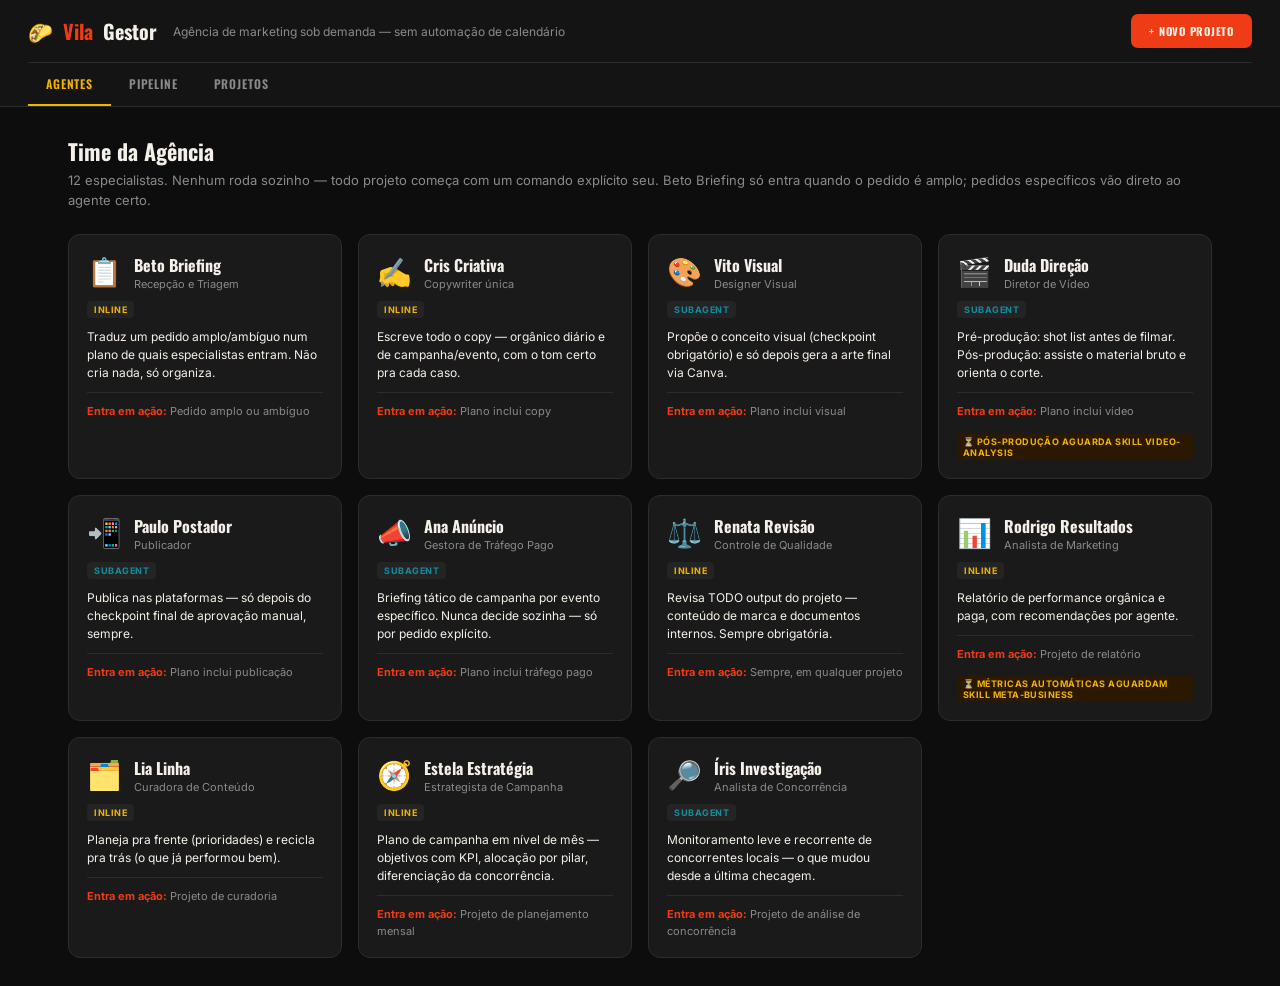
==== commit 6be17ef7: "Reconstrói o squad gestor-vila: agência sob demanda, sem cadência automática Substitui o modelo de e" ====
--- a/squads/gestor-vila/pipeline-visual.html
+++ b/squads/gestor-vila/pipeline-visual.html
@@ -3,1763 +3,223 @@
 <head>
 <meta charset="UTF-8">
 <meta name="viewport" content="width=device-width, initial-scale=1.0">
-<title>Gestor Vila — Dashboard</title>
+<title>Gestor Vila — Agência sob Demanda</title>
 <style>
 @import url('https://fonts.googleapis.com/css2?family=Oswald:wght@300;400;500;600;700&family=Inter:wght@300;400;500;600;700&display=swap');
 
 :root {
-  --terra: #C4502A; --terra-d: #8B3620; --terra-glow: rgba(196,80,42,.18);
-  --gold: #F5A623; --gold-d: #B87A10; --gold-glow: rgba(245,166,35,.15);
-  --black: #111; --card: #1E1E1E; --card2: #252525; --border: #333;
-  --white: #F5F0E8; --grey: #888; --grey2: #555;
-  --topo: #3B82F6; --meio: #F5A623; --fundo: #C4502A;
-  --green: #4ADE80; --green-d: #166534;
-}
-
+  --azul: #0014C8; --ouro: #F0B400; --amarelo: #F0F000; --vermelho: #DC2828;
+  --magenta: #DC008C; --teal: #148CA0; --laranja: #F03C14;
+  --black: #0d0d0d; --card: #1a1a1a; --card2: #212121; --border: #2c2c2c;
+  --white: #F5F0E8; --grey: #8a8a8a; --grey2: #555;
+  --green: #4ADE80; --green-d: #14532d;
+}
 *{margin:0;padding:0;box-sizing:border-box;}
-html{scroll-behavior:smooth;}
-body{background:var(--black);color:var(--white);font-family:'Inter',sans-serif;min-height:100vh;overflow-x:hidden;}
-
-/* ─── HEADER ─── */
-.hdr{background:#161616;border-bottom:1px solid var(--border);position:sticky;top:0;z-index:200;padding:0 28px;}
-.hdr-top{display:flex;align-items:center;gap:16px;padding:12px 0 10px;flex-wrap:wrap;}
-.hdr-brand{font-family:'Oswald',sans-serif;font-weight:700;font-size:20px;color:var(--white);display:flex;align-items:center;gap:10px;flex-shrink:0;}
-.hdr-brand span{color:var(--terra);}
-.hdr-week{font-size:12px;color:var(--grey);flex-shrink:0;}
-.global-bar-wrap{flex:1;min-width:180px;}
-.global-bar-label{display:flex;justify-content:space-between;align-items:baseline;font-size:11px;color:var(--grey);margin-bottom:5px;}
-.global-bar-label strong{color:var(--gold);font-size:14px;font-family:'Oswald',sans-serif;}
-.bar{background:#2a2a2a;border-radius:100px;overflow:hidden;}
-.bar-fill{height:100%;border-radius:100px;background:linear-gradient(90deg,var(--terra),var(--gold));transition:width .6s cubic-bezier(.4,0,.2,1);}
-.global-bar-wrap .bar{height:8px;}
-.btn-refresh-hdr{font-family:'Oswald',sans-serif;font-size:10px;font-weight:700;letter-spacing:.07em;text-transform:uppercase;background:#141420;color:#7C9EFF;border:1px solid #252545;padding:7px 14px;border-radius:7px;cursor:pointer;transition:all .15s;display:flex;align-items:center;gap:6px;white-space:nowrap;flex-shrink:0;}
-.btn-refresh-hdr:hover{background:#1a1a32;color:var(--white);}
-.btn-refresh-hdr .ricon{display:inline-block;transition:transform .15s;}
-.btn-refresh-hdr.spinning .ricon{animation:spin .7s linear;}
-@keyframes spin{to{transform:rotate(360deg);}}
+body{background:var(--black);color:var(--white);font-family:'Inter',sans-serif;min-height:100vh;}
+.hdr{background:#141414;border-bottom:1px solid var(--border);position:sticky;top:0;z-index:100;padding:0 28px;}
+.hdr-top{display:flex;align-items:center;gap:16px;padding:14px 0;flex-wrap:wrap;}
+.hdr-brand{font-family:'Oswald',sans-serif;font-weight:700;font-size:20px;display:flex;align-items:center;gap:10px;}
+.hdr-brand span{color:var(--laranja);}
+.hdr-sub{font-size:12px;color:var(--grey);flex:1;}
+.btn-new{font-family:'Oswald',sans-serif;font-size:11px;font-weight:700;letter-spacing:.07em;text-transform:uppercase;background:var(--laranja);color:var(--white);border:none;padding:9px 18px;border-radius:7px;cursor:pointer;}
+.btn-new:hover{filter:brightness(1.1);}
 .hdr-tabs{display:flex;gap:0;border-top:1px solid var(--border);}
-.tab{font-family:'Oswald',sans-serif;font-size:12px;font-weight:600;letter-spacing:.07em;text-transform:uppercase;color:var(--grey);padding:10px 18px;cursor:pointer;border-bottom:2px solid transparent;transition:all .18s;white-space:nowrap;}
+.tab{font-family:'Oswald',sans-serif;font-size:12px;font-weight:600;letter-spacing:.07em;text-transform:uppercase;color:var(--grey);padding:12px 18px;cursor:pointer;border-bottom:2px solid transparent;}
 .tab:hover{color:var(--white);}
-.tab.on{color:var(--gold);border-bottom-color:var(--gold);}
-
-/* ─── VIEWS ─── */
-.view{display:none;padding:28px;}
+.tab.on{color:var(--ouro);border-bottom-color:var(--ouro);}
+.view{display:none;padding:28px;max-width:1200px;margin:0 auto;}
 .view.on{display:block;}
-.stitle{font-family:'Oswald',sans-serif;font-weight:700;font-size:22px;color:var(--white);margin-bottom:4px;}
-.ssub{font-size:13px;color:var(--grey);margin-bottom:24px;}
-
-/* ─── VIEW HEADER ROW ─── */
-.view-hdr{display:flex;justify-content:space-between;align-items:flex-start;margin-bottom:8px;}
-.view-hdr-btns{display:flex;gap:8px;flex-wrap:wrap;align-items:center;}
-.btn-new{font-family:'Oswald',sans-serif;font-size:11px;font-weight:700;letter-spacing:.07em;text-transform:uppercase;background:var(--terra);color:var(--white);border:none;padding:8px 16px;border-radius:7px;cursor:pointer;transition:background .15s;display:flex;align-items:center;gap:5px;}
-.btn-new:hover{background:var(--terra-d);}
-.btn-export{font-family:'Oswald',sans-serif;font-size:11px;font-weight:700;letter-spacing:.07em;text-transform:uppercase;background:#1a1a1a;color:var(--grey);border:1px solid #2a2a2a;padding:7px 14px;border-radius:7px;cursor:pointer;transition:all .15s;display:flex;align-items:center;gap:5px;}
-.btn-export:hover{color:var(--white);background:#222;}
-
-/* ─── WEEK GRID ─── */
-.week-grid{display:grid;grid-template-columns:repeat(7,1fr);gap:10px;min-width:0;}
-@media(max-width:1100px){.week-grid{grid-template-columns:repeat(4,1fr);}}
-@media(max-width:700px){.week-grid{grid-template-columns:repeat(2,1fr);}}
-.day-col{background:var(--card);border:1px solid var(--border);border-radius:12px;overflow:hidden;display:flex;flex-direction:column;min-height:420px;transition:border-color .2s;}
-.day-col.has-show{border-color:var(--terra);}
-.day-col.has-lu2ca{border-color:var(--gold);background:#1C1800;}
-.day-col.day-done{border-color:var(--green-d);}
-.day-head{padding:12px 12px 10px;border-bottom:1px solid var(--border);}
-.day-name-row{display:flex;align-items:baseline;gap:8px;margin-bottom:6px;}
-.day-name{font-family:'Oswald',sans-serif;font-size:13px;font-weight:700;color:var(--grey);letter-spacing:.06em;}
-.day-date{font-family:'Oswald',sans-serif;font-size:22px;font-weight:700;color:var(--white);}
-.day-col.has-lu2ca .day-date{color:var(--gold);}
-.day-bar-wrap{margin-top:6px;}
-.day-bar-label{display:flex;justify-content:space-between;font-size:10px;color:var(--grey);margin-bottom:3px;}
-.day-bar-label .pct{color:var(--gold);font-weight:700;}
-.day-bar{height:5px;}
-.day-bar .bar-fill{height:5px;}
-.day-event{padding:8px 12px;border-bottom:1px solid var(--border);}
-.event-badge{display:flex;align-items:center;gap:6px;font-size:11px;font-weight:600;padding:4px 8px;border-radius:5px;width:fit-content;}
-.event-badge.show{background:var(--terra-d);color:var(--white);}
-.event-badge.show-a{background:#2A1E00;border:1px solid var(--gold);color:var(--gold);}
-.event-badge.comem{background:#162A16;color:var(--green);font-size:10px;margin-top:4px;}
-.task-list{flex:1;padding:8px 0;}
-.task-item{display:flex;align-items:flex-start;gap:8px;padding:6px 12px;cursor:pointer;border-bottom:1px solid #1e1e1e;transition:background .15s;}
-.task-item:hover{background:#232323;}
-.task-item:last-child{border-bottom:none;}
-.task-cb{width:15px;height:15px;border-radius:4px;border:1.5px solid var(--grey2);flex-shrink:0;margin-top:2px;cursor:pointer;display:flex;align-items:center;justify-content:center;transition:all .15s;}
-.task-item.done .task-cb{background:var(--green-d);border-color:var(--green);}
-.task-item.done .task-cb::after{content:'✓';font-size:9px;color:var(--green);}
-.task-item.done .task-label{text-decoration:line-through;color:var(--grey2);}
-.task-body{flex:1;min-width:0;}
-.task-label{font-size:12px;color:var(--white);line-height:1.3;margin-bottom:3px;}
-.task-meta{display:flex;gap:4px;flex-wrap:wrap;align-items:center;}
-.tag{font-size:9px;font-weight:700;letter-spacing:.05em;text-transform:uppercase;padding:1px 5px;border-radius:3px;}
-.tag-agent{background:#2a2a2a;color:var(--grey);}
-.tag-step{background:#1a1a2e;color:#7C9EFF;}
-.tag-topo{background:#1E2A3A;color:var(--topo);}
-.tag-meio{background:#2A1E00;color:var(--gold);}
-.tag-fundo{background:#2A1010;color:var(--terra);}
-.tag-pub{background:#1A2A1A;color:var(--green);}
-.day-foot{padding:8px 12px;border-top:1px solid var(--border);display:flex;justify-content:space-between;align-items:center;}
-.day-count{font-size:11px;color:var(--grey);}
-.day-act-btn{font-family:'Oswald',sans-serif;font-size:10px;font-weight:600;letter-spacing:.06em;text-transform:uppercase;background:var(--terra);color:var(--white);border:none;padding:4px 10px;border-radius:5px;cursor:pointer;transition:background .15s;}
-.day-act-btn:hover{background:var(--terra-d);}
-.day-act-btn.done-btn{background:var(--green-d);color:var(--green);}
-
-/* ─── PIPELINE STRIP ─── */
-.pipe-strip{display:flex;align-items:center;gap:0;overflow-x:auto;margin-bottom:24px;background:var(--card);border:1px solid var(--border);border-radius:10px;padding:12px 16px;}
-.pipe-step{display:flex;align-items:center;gap:6px;flex-shrink:0;padding:6px 12px;border-radius:7px;cursor:default;transition:background .15s;}
-.pipe-step.done{background:#162A16;}
-.pipe-step.active{background:var(--terra-glow);border:1px solid var(--terra);}
-.pipe-step.pending{opacity:.4;}
-.pipe-num{font-size:9px;color:var(--grey);font-weight:700;}
-.pipe-icon{font-size:16px;}
-.pipe-name{font-family:'Oswald',sans-serif;font-size:11px;font-weight:600;color:var(--white);white-space:nowrap;}
-.pipe-step.done .pipe-name{color:var(--green);}
-.pipe-step.active .pipe-name{color:var(--terra);}
-.pipe-arrow{color:var(--grey2);font-size:14px;padding:0 4px;flex-shrink:0;}
-.pipe-step.checkpoint{border:1px solid var(--gold);}
-.pipe-step.checkpoint .pipe-name{color:var(--gold);}
-
-/* ─── AGENTS VIEW ─── */
-.agents-grid{display:grid;grid-template-columns:repeat(3,1fr);gap:16px;}
-@media(max-width:900px){.agents-grid{grid-template-columns:repeat(2,1fr);}}
-@media(max-width:560px){.agents-grid{grid-template-columns:1fr;}}
-.agent-card{background:var(--card);border:1px solid var(--border);border-radius:14px;overflow:hidden;display:flex;flex-direction:column;transition:border-color .2s,transform .15s;}
-.agent-card:hover{transform:translateY(-2px);}
-.agent-banner{height:6px;width:100%;}
-.ac-head{padding:18px 18px 12px;border-bottom:1px solid var(--border);}
-.ac-icon-row{display:flex;align-items:center;gap:12px;margin-bottom:8px;}
-.ac-icon{font-size:32px;}
-.ac-name{font-family:'Oswald',sans-serif;font-weight:700;font-size:20px;color:var(--white);}
-.ac-role{font-size:12px;color:var(--grey);margin-top:2px;}
-.ac-mode{display:inline-block;font-size:9px;font-weight:700;letter-spacing:.06em;text-transform:uppercase;padding:2px 6px;border-radius:3px;background:#2a2a2a;color:var(--grey);margin-top:4px;}
-.ac-steps{padding:12px 18px;border-bottom:1px solid var(--border);}
-.ac-step{display:flex;align-items:center;gap:8px;padding:5px 0;font-size:12px;color:var(--grey);border-bottom:1px solid #1e1e1e;}
-.ac-step:last-child{border-bottom:none;}
-.ac-step .snum{font-family:'Oswald',sans-serif;font-size:10px;font-weight:700;color:var(--topo);background:#1a1a2e;padding:1px 5px;border-radius:3px;}
-.ac-step .sname{color:var(--white);}
-.ac-progress{padding:12px 18px;border-bottom:1px solid var(--border);}
-.ac-prog-label{display:flex;justify-content:space-between;font-size:11px;color:var(--grey);margin-bottom:5px;}
-.ac-prog-label .ac-pct{font-family:'Oswald',sans-serif;font-size:14px;font-weight:700;color:var(--gold);}
-.ac-bar{height:6px;}
-.ac-foot{padding:14px 18px;}
-.btn-ativar{width:100%;font-family:'Oswald',sans-serif;font-weight:700;font-size:13px;letter-spacing:.07em;text-transform:uppercase;border:none;border-radius:8px;padding:10px;cursor:pointer;display:flex;align-items:center;justify-content:center;gap:8px;transition:all .2s;}
-.btn-ativar:hover{filter:brightness(1.15);transform:translateY(-1px);}
-.btn-ativar .bicon{font-size:16px;}
-
-/* ─── MODAL (agent) ─── */
-.overlay{position:fixed;inset:0;background:rgba(0,0,0,.75);backdrop-filter:blur(4px);z-index:500;display:flex;align-items:center;justify-content:center;opacity:0;pointer-events:none;transition:opacity .2s;}
-.overlay.open{opacity:1;pointer-events:all;}
-.modal{background:#1E1E1E;border:1px solid var(--border);border-radius:16px;width:min(580px,94vw);max-height:88vh;overflow-y:auto;transform:translateY(20px) scale(.97);transition:all .25s;}
-.overlay.open .modal{transform:none;}
-.modal-head{padding:22px 24px 16px;border-bottom:1px solid var(--border);display:flex;align-items:center;gap:14px;}
-.modal-agent-icon{font-size:36px;}
-.modal-agent-name{font-family:'Oswald',sans-serif;font-weight:700;font-size:24px;color:var(--white);}
-.modal-agent-role{font-size:13px;color:var(--grey);margin-top:2px;}
-.modal-close{margin-left:auto;background:none;border:none;color:var(--grey);font-size:24px;cursor:pointer;padding:4px 8px;border-radius:6px;transition:color .15s;}
-.modal-close:hover{color:var(--white);}
-.modal-body{padding:20px 24px;}
-.modal-section{margin-bottom:20px;}
-.modal-section-title{font-family:'Oswald',sans-serif;font-size:11px;font-weight:700;letter-spacing:.08em;text-transform:uppercase;color:var(--grey);margin-bottom:8px;}
-.prompt-box{background:#141414;border:1px solid #333;border-radius:8px;padding:14px 16px;font-family:'Inter',monospace;font-size:13px;color:var(--gold);line-height:1.6;position:relative;}
-.btn-copy{position:absolute;top:8px;right:8px;background:#2a2a2a;border:1px solid #444;border-radius:5px;color:var(--grey);font-size:10px;font-weight:700;letter-spacing:.05em;padding:3px 8px;cursor:pointer;text-transform:uppercase;transition:all .15s;}
-.btn-copy:hover{background:#333;color:var(--white);}
-.btn-copy.copied{background:var(--green-d);color:var(--green);border-color:var(--green);}
-.modal-tasks{display:flex;flex-direction:column;gap:6px;}
-.modal-task{display:flex;align-items:center;gap:8px;background:#141414;border:1px solid #2a2a2a;border-radius:7px;padding:8px 12px;font-size:12px;color:var(--white);}
-.modal-task .mt-day{font-size:10px;color:var(--grey);min-width:50px;}
-.modal-task .mt-label{flex:1;}
-.modal-task .mt-status{font-size:10px;padding:2px 6px;border-radius:3px;}
-.mt-done{background:var(--green-d);color:var(--green);}
-.mt-todo{background:#2a2a2a;color:var(--grey);}
-.modal-btns{display:flex;gap:10px;margin-top:20px;flex-wrap:wrap;}
-.modal-btn{flex:1;min-width:120px;font-family:'Oswald',sans-serif;font-size:12px;font-weight:700;letter-spacing:.06em;text-transform:uppercase;padding:10px 16px;border-radius:8px;border:none;cursor:pointer;transition:all .15s;}
-.modal-btn.primary{background:var(--terra);color:var(--white);}
-.modal-btn.primary:hover{background:var(--terra-d);}
-.modal-btn.secondary{background:#2a2a2a;color:var(--grey);border:1px solid #444;}
-.modal-btn.secondary:hover{color:var(--white);}
-
-/* ─── CAMPAIGN FORM MODAL ─── */
-.form-overlay{position:fixed;inset:0;background:rgba(0,0,0,.8);backdrop-filter:blur(5px);z-index:600;display:flex;align-items:flex-start;justify-content:center;padding:24px 16px;opacity:0;pointer-events:none;transition:opacity .2s;overflow-y:auto;}
-.form-overlay.open{opacity:1;pointer-events:all;}
-.form-modal{background:#1A1A1A;border:1px solid var(--border);border-radius:16px;width:min(720px,100%);transform:translateY(16px);transition:all .25s;margin:auto;}
-.form-overlay.open .form-modal{transform:none;}
-.form-head{padding:22px 26px 16px;border-bottom:1px solid var(--border);display:flex;align-items:center;gap:12px;}
-.form-title{font-family:'Oswald',sans-serif;font-weight:700;font-size:22px;color:var(--white);}
-.form-subtitle{font-size:12px;color:var(--grey);margin-top:2px;}
-.form-body{padding:22px 26px;}
-.form-section{margin-bottom:22px;}
-.form-section-title{font-family:'Oswald',sans-serif;font-size:10px;font-weight:700;letter-spacing:.12em;text-transform:uppercase;color:var(--terra);margin-bottom:12px;display:flex;align-items:center;gap:8px;}
-.form-section-title::after{content:'';flex:1;height:1px;background:#252525;}
-.form-row{margin-bottom:12px;}
-.form-row.g2{display:grid;grid-template-columns:repeat(2,1fr);gap:12px;}
-.form-row.g3{display:grid;grid-template-columns:repeat(3,1fr);gap:12px;}
-.form-row.g4{display:grid;grid-template-columns:repeat(4,1fr);gap:12px;}
-.form-group{display:flex;flex-direction:column;gap:5px;}
-.form-label{font-size:10px;color:var(--grey);text-transform:uppercase;letter-spacing:.06em;font-weight:700;}
-.form-label small{color:var(--grey2);font-weight:400;letter-spacing:0;text-transform:none;font-size:9px;}
-.form-input,.form-select,.form-textarea{background:#0f0f0f;border:1px solid #2a2a2a;border-radius:7px;padding:9px 12px;color:var(--white);font-size:13px;font-family:'Inter',sans-serif;outline:none;width:100%;transition:border-color .15s;}
-.form-input:focus,.form-select:focus,.form-textarea:focus{border-color:var(--terra);}
-.form-select{cursor:pointer;}
-.form-textarea{resize:vertical;min-height:62px;line-height:1.5;}
-.funnel-cards{display:grid;grid-template-columns:repeat(3,1fr);gap:8px;}
-.funnel-card{border:1.5px solid #2a2a2a;border-radius:8px;padding:10px 8px;text-align:center;cursor:pointer;transition:all .15s;user-select:none;}
-.funnel-card .fc-lbl{font-family:'Oswald',sans-serif;font-size:13px;font-weight:700;margin-bottom:3px;}
-.funnel-card .fc-sub{font-size:10px;color:var(--grey);line-height:1.3;}
-.funnel-card.f-topo{color:var(--topo);}
-.funnel-card.f-topo.sel{border-color:var(--topo);background:#0e1828;}
-.funnel-card.f-meio{color:var(--gold);}
-.funnel-card.f-meio.sel{border-color:var(--gold);background:#1a1200;}
-.funnel-card.f-fundo{color:var(--terra);}
-.funnel-card.f-fundo.sel{border-color:var(--terra);background:#1a0e0e;}
-.plat-cards{display:flex;gap:8px;}
-.plat-card{flex:1;border:1.5px solid #2a2a2a;border-radius:8px;padding:9px 6px;text-align:center;cursor:pointer;transition:all .15s;user-select:none;}
-.plat-card.sel{border-color:var(--terra);background:rgba(196,80,42,.12);}
-.plat-card .pc-name{font-size:12px;font-weight:600;color:var(--white);margin-bottom:2px;}
-.plat-card .pc-sub{font-size:9px;color:var(--grey);}
-.budget-total{background:#0f0f0f;border:1px solid #222;border-radius:8px;padding:12px 16px;display:flex;justify-content:space-between;align-items:center;margin-top:8px;}
-.bt-label{font-size:12px;color:var(--grey);}
-.bt-value{font-family:'Oswald',sans-serif;font-size:22px;font-weight:700;color:var(--gold);}
-.form-footer{display:flex;justify-content:flex-end;gap:10px;padding-top:16px;border-top:1px solid var(--border);}
-.btn-save{font-family:'Oswald',sans-serif;font-size:13px;font-weight:700;letter-spacing:.07em;text-transform:uppercase;background:var(--terra);color:var(--white);border:none;padding:11px 24px;border-radius:8px;cursor:pointer;transition:background .15s;}
-.btn-save:hover{background:var(--terra-d);}
-.btn-cancel{font-family:'Oswald',sans-serif;font-size:13px;font-weight:700;letter-spacing:.07em;text-transform:uppercase;background:#242424;color:var(--grey);border:1px solid #3a3a3a;padding:11px 20px;border-radius:8px;cursor:pointer;transition:all .15s;}
-.btn-cancel:hover{color:var(--white);background:#2e2e2e;}
-
-/* ─── REFRESH MODAL ─── */
-.refresh-cmd-box{background:#0a0a12;border:1px solid #252545;border-radius:8px;padding:14px 16px;font-family:'Inter',monospace;font-size:12px;color:var(--gold);line-height:1.8;white-space:pre-wrap;margin:10px 0;position:relative;}
-
-/* ─── TOAST ─── */
-.toast{position:fixed;bottom:24px;right:24px;z-index:700;background:#1E1E1E;border:1px solid var(--green);border-radius:10px;padding:12px 18px;font-size:13px;color:var(--green);display:flex;align-items:center;gap:10px;transform:translateY(80px);opacity:0;transition:all .3s cubic-bezier(.4,0,.2,1);pointer-events:none;}
-.toast.show{transform:none;opacity:1;}
-.toast.err{border-color:var(--terra);color:var(--terra);}
-
-/* ─── PIPELINE FLOW VIEW ─── */
-.flow-full{overflow-x:auto;padding-bottom:12px;}
-.flow-row{display:flex;align-items:stretch;gap:0;width:max-content;}
-.flow-card{background:var(--card);border:1px solid var(--border);border-radius:12px;padding:16px 14px;width:140px;min-height:130px;display:flex;flex-direction:column;gap:6px;position:relative;transition:border-color .2s;}
-.flow-card.done-step{border-color:var(--green-d);background:#141E14;}
-.flow-card.active-step{border-color:var(--terra);box-shadow:0 0 20px var(--terra-glow);}
-.flow-card.ckpt{border-color:var(--gold);background:#1C1800;}
-.flow-card.cond{border-color:var(--topo);background:#141A2A;}
-.fc-num{font-size:10px;color:var(--grey);font-weight:700;letter-spacing:.04em;}
-.fc-icon{font-size:22px;}
-.fc-name{font-family:'Oswald',sans-serif;font-size:13px;font-weight:700;color:var(--white);line-height:1.2;}
-.fc-agent{font-size:11px;color:var(--grey);margin-top:auto;}
-.fc-badge{position:absolute;top:-8px;right:8px;font-size:8px;font-weight:800;letter-spacing:.07em;text-transform:uppercase;padding:2px 6px;border-radius:4px;}
-.badge-ck{background:var(--gold);color:#000;}
-.badge-cd{background:var(--topo);color:#fff;}
-.flow-arr{width:26px;display:flex;align-items:center;justify-content:center;color:var(--grey2);font-size:18px;flex-shrink:0;}
-
-/* ─── CAMPAIGNS VIEW ─── */
-.camp-grid{display:grid;grid-template-columns:repeat(auto-fill,minmax(300px,1fr));gap:16px;margin-bottom:32px;}
-.camp-wrap{position:relative;}
-.camp-del-btn{position:absolute;top:12px;right:12px;z-index:5;background:#1a0808;border:1px solid #4a1a1a;border-radius:5px;color:#a04040;font-size:10px;font-weight:700;letter-spacing:.04em;text-transform:uppercase;padding:3px 8px;cursor:pointer;transition:all .15s;}
-.camp-del-btn:hover{background:#300;color:#ff6060;border-color:#803030;}
-.camp-card{background:var(--card);border:1px solid var(--border);border-radius:14px;overflow:hidden;}
-.camp-card-top{height:4px;}
-.camp-header{padding:18px 18px 12px;border-bottom:1px solid var(--border);}
-.camp-title-row{display:flex;align-items:center;gap:8px;margin-bottom:4px;}
-.camp-title{font-family:'Oswald',sans-serif;font-size:20px;font-weight:700;color:var(--white);}
-.camp-funnel-tag{font-size:9px;font-weight:800;letter-spacing:.06em;text-transform:uppercase;padding:2px 7px;border-radius:4px;}
-.camp-date{font-size:12px;color:var(--grey);margin-bottom:6px;}
-.camp-budget{font-family:'Oswald',sans-serif;font-size:26px;font-weight:700;color:var(--gold);}
-.camp-budget span{font-size:13px;color:var(--grey);}
-.camp-body{padding:14px 18px;}
-.camp-row{display:flex;justify-content:space-between;font-size:12px;padding:5px 0;border-bottom:1px solid #1e1e1e;}
-.camp-row:last-child{border-bottom:none;}
-.camp-row .label{color:var(--grey);}
-.camp-row .value{color:var(--white);font-weight:600;text-align:right;max-width:60%;}
-.camp-actions{padding:14px 18px;border-top:1px solid var(--border);}
-.camp-timer{background:#141414;border:1px solid #2a2a2a;border-radius:8px;padding:9px 14px;margin-bottom:10px;display:flex;align-items:center;gap:10px;font-size:12px;color:var(--grey);}
-.ct-dot{width:8px;height:8px;border-radius:50%;flex-shrink:0;}
-.camp-timer .ct-label{color:var(--white);font-weight:600;}
-.camp-btn-row{display:flex;gap:8px;}
-.camp-cycle-btn{flex:1;font-family:'Oswald',sans-serif;font-weight:700;font-size:12px;letter-spacing:.06em;text-transform:uppercase;padding:9px 12px;border-radius:7px;border:none;cursor:pointer;transition:all .2s;}
-.camp-cycle-btn.ready{background:var(--terra);color:var(--white);}
-.camp-cycle-btn.ready:hover{background:var(--terra-d);}
-.camp-cycle-btn.activated{background:var(--green-d);color:var(--green);}
-.camp-cycle-btn.activated:hover{background:#0f4020;}
-.camp-cycle-btn.done-c{background:#2a2a2a;color:var(--grey);}
-.camp-cycle-btn.done-c:hover{background:#333;color:var(--white);}
-.camp-edit-btn{background:#2a2a2a;border:1px solid #3a3a3a;color:var(--grey);font-family:'Oswald',sans-serif;font-size:11px;font-weight:700;letter-spacing:.05em;text-transform:uppercase;padding:9px 14px;border-radius:7px;cursor:pointer;transition:all .15s;}
-.camp-edit-btn:hover{color:var(--white);background:#333;}
-.camp-empty{grid-column:1/-1;text-align:center;padding:64px 20px;color:var(--grey);}
-.camp-empty .ce-icon{font-size:44px;margin-bottom:12px;opacity:.4;}
-.camp-empty .ce-text{font-size:14px;}
-@keyframes pulse{0%,100%{opacity:1;}50%{opacity:.3;}}
-
-/* ─── FUNNEL LEGEND ─── */
-.funnel-legend{display:flex;gap:12px;margin-bottom:16px;flex-wrap:wrap;}
-.fl-item{display:flex;align-items:center;gap:5px;font-size:11px;color:var(--grey);}
-.fl-dot{width:8px;height:8px;border-radius:2px;}
-
-/* ─── STRATEGY VIEW ─── */
-.strat-grid{display:grid;grid-template-columns:repeat(auto-fit,minmax(280px,1fr));gap:14px;margin-bottom:28px;}
-.strat-card{background:var(--card);border:1px solid var(--border);border-radius:12px;overflow:hidden;}
-.strat-card-accent{height:3px;width:100%;}
-.strat-card-body{padding:16px 18px;}
-.strat-card-title{font-family:'Oswald',sans-serif;font-size:11px;font-weight:700;letter-spacing:.1em;text-transform:uppercase;color:var(--grey);margin-bottom:10px;}
-.strat-card-main{font-family:'Oswald',sans-serif;font-size:26px;font-weight:700;color:var(--white);margin-bottom:4px;}
-.strat-card-sub{font-size:12px;color:var(--grey);line-height:1.5;}
-.insight-box{background:#0e1e0e;border:1px solid #1a4a1a;border-radius:10px;padding:16px 18px;margin-bottom:28px;display:flex;gap:14px;align-items:flex-start;}
-.insight-icon{font-size:26px;flex-shrink:0;margin-top:2px;}
-.insight-text{font-size:13px;color:var(--white);line-height:1.6;}
-.insight-text strong{color:var(--green);}
-.alert-box{background:#1a0e00;border:1px solid #4a2a00;border-radius:10px;padding:16px 18px;margin-bottom:28px;display:flex;gap:14px;align-items:flex-start;}
-.alert-box .insight-text strong{color:var(--gold);}
-.strat-table{width:100%;border-collapse:collapse;font-size:12px;margin-bottom:28px;}
-.strat-table th{font-family:'Oswald',sans-serif;font-size:10px;font-weight:700;letter-spacing:.08em;text-transform:uppercase;color:var(--grey);padding:8px 12px;border-bottom:1px solid var(--border);text-align:left;}
-.strat-table td{padding:9px 12px;border-bottom:1px solid #1e1e1e;color:var(--white);vertical-align:middle;}
-.strat-table tr:last-child td{border-bottom:none;}
-.strat-table tr:hover td{background:#1e1e1e;}
-.strat-table .td-num{font-family:'Oswald',sans-serif;font-size:16px;font-weight:700;color:var(--gold);}
-.strat-table .td-grey{color:var(--grey);}
-.strat-table .td-green{color:var(--green);font-weight:600;}
-.strat-table .td-red{color:var(--terra);font-weight:600;}
-.competitor-badge{display:inline-flex;align-items:center;gap:5px;font-size:10px;font-weight:700;letter-spacing:.05em;text-transform:uppercase;padding:2px 8px;border-radius:4px;}
-.cb-gap{background:#0e280e;color:var(--green);} /* no ads = green opportunity */
-.cb-low{background:#281800;color:var(--gold);}
-.cb-chain{background:#1e1e2e;color:#7C9EFF;}
-.funnel-arch{display:grid;grid-template-columns:1fr 1fr 1fr;gap:12px;margin-bottom:28px;}
-.farch-card{border-radius:10px;padding:18px 16px;text-align:center;position:relative;}
-.farch-card.ft{background:#0e1828;border:1px solid var(--topo);}
-.farch-card.fm{background:#1a1200;border:1px solid var(--gold);}
-.farch-card.ff{background:#1a0e0e;border:1px solid var(--terra);}
-.farch-label{font-family:'Oswald',sans-serif;font-size:15px;font-weight:700;margin-bottom:4px;}
-.farch-card.ft .farch-label{color:var(--topo);}
-.farch-card.fm .farch-label{color:var(--gold);}
-.farch-card.ff .farch-label{color:var(--terra);}
-.farch-budget{font-family:'Oswald',sans-serif;font-size:22px;font-weight:700;color:var(--white);margin:8px 0 4px;}
-.farch-desc{font-size:11px;color:var(--grey);line-height:1.4;}
-.farch-arrow{display:flex;align-items:center;justify-content:center;font-size:22px;color:var(--grey2);align-self:center;}
-.kpi-grid{display:grid;grid-template-columns:repeat(auto-fit,minmax(160px,1fr));gap:10px;margin-bottom:28px;}
-.kpi-card{background:var(--card);border:1px solid var(--border);border-radius:10px;padding:14px 16px;}
-.kpi-label{font-size:10px;color:var(--grey);text-transform:uppercase;letter-spacing:.06em;margin-bottom:6px;}
-.kpi-val{font-family:'Oswald',sans-serif;font-size:22px;font-weight:700;color:var(--gold);}
-.kpi-sub{font-size:11px;color:var(--grey);margin-top:3px;}
-.timeline-row{display:flex;flex-direction:column;gap:8px;max-width:800px;margin-bottom:28px;}
-.tl-item{display:grid;grid-template-columns:110px 1fr;gap:14px;align-items:center;}
-.tl-date{font-size:11px;color:var(--grey);text-align:right;}
-.tl-box{border-radius:8px;padding:11px 15px;}
-.tl-box.normal{background:var(--card);border:1px solid var(--border);}
-.tl-box.copa{background:#1a1000;border:1px solid #5a3a00;}
-.tl-box.standup{background:#0e1428;border:1px solid #2a3a6a;}
-.tl-box.highlight{background:#1a0a00;border:1px solid var(--terra);}
-.tl-label{font-family:'Oswald',sans-serif;font-size:13px;color:var(--white);}
-.tl-box.copa .tl-label{color:var(--gold);}
-.tl-box.standup .tl-label{color:#7C9EFF;}
-.tl-box.highlight .tl-label{color:var(--terra);}
-.tl-sub{font-size:11px;color:var(--grey);margin-top:3px;}
-.checklist{display:flex;flex-direction:column;gap:8px;max-width:700px;}
-.check-item{display:flex;align-items:flex-start;gap:10px;background:var(--card);border:1px solid var(--border);border-radius:8px;padding:11px 14px;cursor:pointer;transition:border-color .15s;}
-.check-item:hover{border-color:var(--terra);}
-.check-item.checked{border-color:var(--green-d);background:#111e11;}
-.check-box{width:16px;height:16px;border-radius:4px;border:1.5px solid var(--grey2);flex-shrink:0;margin-top:1px;display:flex;align-items:center;justify-content:center;transition:all .15s;}
-.check-item.checked .check-box{background:var(--green-d);border-color:var(--green);}
-.check-item.checked .check-box::after{content:'✓';font-size:10px;color:var(--green);}
-.check-text{font-size:13px;color:var(--white);line-height:1.4;}
-.check-item.checked .check-text{text-decoration:line-through;color:var(--grey2);}
-.section-divider{font-family:'Oswald',sans-serif;font-size:10px;font-weight:700;letter-spacing:.12em;text-transform:uppercase;color:var(--terra);margin:28px 0 14px;display:flex;align-items:center;gap:10px;}
-.section-divider::after{content:'';flex:1;height:1px;background:#252525;}
-@media(max-width:700px){.funnel-arch{grid-template-columns:1fr;}.tl-item{grid-template-columns:90px 1fr;}}
+.stitle{font-family:'Oswald',sans-serif;font-weight:700;font-size:22px;margin-bottom:4px;}
+.ssub{font-size:13px;color:var(--grey);margin-bottom:24px;line-height:1.5;}
+
+.agents-grid{display:grid;grid-template-columns:repeat(auto-fill,minmax(270px,1fr));gap:16px;}
+.agent-card{background:var(--card);border:1px solid var(--border);border-radius:12px;padding:18px;display:flex;flex-direction:column;gap:10px;}
+.ac-head{display:flex;align-items:center;gap:12px;}
+.ac-icon{font-size:28px;}
+.ac-name{font-family:'Oswald',sans-serif;font-weight:700;font-size:16px;}
+.ac-title{font-size:11px;color:var(--grey);}
+.ac-mode{display:inline-block;font-size:9px;font-weight:700;letter-spacing:.06em;text-transform:uppercase;padding:3px 7px;border-radius:4px;background:#242424;color:var(--grey);width:fit-content;}
+.ac-mode.subagent{color:var(--teal);}
+.ac-mode.inline{color:var(--ouro);}
+.ac-role{font-size:12px;color:var(--white);line-height:1.5;}
+.ac-trigger{font-size:11px;color:var(--grey);border-top:1px solid var(--border);padding-top:10px;line-height:1.5;}
+.ac-trigger b{color:var(--laranja);}
+.placeholder-tag{display:inline-block;font-size:9px;font-weight:700;letter-spacing:.05em;text-transform:uppercase;padding:2px 6px;border-radius:3px;background:#2a1800;color:var(--ouro);margin-top:4px;}
+
+.flow-wrap{overflow-x:auto;padding-bottom:16px;}
+.flow-col{display:flex;flex-direction:column;gap:8px;min-width:900px;}
+.flow-step{display:flex;align-items:center;gap:14px;background:var(--card);border:1px solid var(--border);border-radius:10px;padding:12px 16px;}
+.flow-step.checkpoint{border-color:var(--ouro);background:#1c1600;}
+.flow-step.agent{border-left:3px solid var(--teal);}
+.fs-num{font-family:'Oswald',sans-serif;font-size:11px;color:var(--grey);width:28px;flex-shrink:0;}
+.fs-icon{font-size:18px;width:24px;flex-shrink:0;}
+.fs-body{flex:1;}
+.fs-name{font-family:'Oswald',sans-serif;font-weight:700;font-size:13px;}
+.fs-cond{font-size:11px;color:var(--grey);margin-top:2px;}
+.fs-agent-tag{font-size:10px;color:var(--teal);font-weight:600;}
+.fs-ck-tag{font-size:10px;color:var(--ouro);font-weight:700;letter-spacing:.05em;text-transform:uppercase;}
+
+.legend{display:flex;gap:20px;flex-wrap:wrap;margin-bottom:20px;font-size:11px;color:var(--grey);}
+.legend span{display:flex;align-items:center;gap:6px;}
+.dot{width:8px;height:8px;border-radius:2px;display:inline-block;}
+
+.empty-state{text-align:center;padding:64px 20px;color:var(--grey);border:1px dashed var(--border);border-radius:12px;}
+.empty-state .ei{font-size:40px;margin-bottom:12px;opacity:.5;}
+.empty-state .et{font-size:14px;margin-bottom:6px;}
+.empty-state .es{font-size:12px;max-width:420px;margin:0 auto;line-height:1.6;}
+
+.project-types{display:grid;grid-template-columns:repeat(auto-fill,minmax(220px,1fr));gap:12px;margin-top:24px;}
+.pt-card{background:var(--card2);border:1px solid var(--border);border-radius:10px;padding:14px 16px;}
+.pt-card .pt-title{font-family:'Oswald',sans-serif;font-weight:700;font-size:13px;color:var(--ouro);margin-bottom:4px;}
+.pt-card .pt-desc{font-size:11px;color:var(--grey);line-height:1.5;}
+.pt-card .pt-example{font-size:11px;color:var(--white);margin-top:8px;font-style:italic;}
 </style>
 </head>
 <body>
 
-<!-- ═══════ HEADER ═══════ -->
 <header class="hdr">
   <div class="hdr-top">
     <div class="hdr-brand">🌮 <span>Vila</span> Gestor</div>
-    <div class="hdr-week">Semana 25–31 de Maio 2026</div>
-    <div class="global-bar-wrap">
-      <div class="global-bar-label">
-        <span id="global-label">0 de 0 tarefas concluídas</span>
-        <strong id="global-pct">0%</strong>
-      </div>
-      <div class="bar"><div class="bar-fill" id="global-fill" style="width:0%"></div></div>
-    </div>
-    <button class="btn-refresh-hdr" id="refresh-hdr-btn" onclick="openRefreshModal()">
-      <span class="ricon" id="ricon">↻</span> Atualizar Dados
-    </button>
+    <div class="hdr-sub">Agência de marketing sob demanda — sem automação de calendário</div>
+    <button class="btn-new" onclick="alert('Iniciar um projeto acontece dentro do Claude Code: descreva o que você quer (ex: \'projeto story almoço, iniciar pipe\') e o Beto Briefing (ou o agente que você chamar direto) assume a partir daí.')">+ Novo Projeto</button>
   </div>
   <div class="hdr-tabs">
-    <div class="tab on" onclick="show('semana',this)">Semana</div>
-    <div class="tab" onclick="show('agentes',this)">Agentes</div>
+    <div class="tab on" onclick="show('agentes',this)">Agentes</div>
     <div class="tab" onclick="show('pipeline',this)">Pipeline</div>
-    <div class="tab" onclick="show('campanhas',this)">Campanhas</div>
-    <div class="tab" onclick="show('estrategia',this)">Estratégia</div>
+    <div class="tab" onclick="show('projetos',this)">Projetos</div>
   </div>
 </header>
 
-<!-- ═══════ VIEW: SEMANA ═══════ -->
-<div id="view-semana" class="view on">
-  <div class="pipe-strip">
-    <div class="pipe-step done"><span class="pipe-num">01</span><span class="pipe-icon">📅</span><span class="pipe-name">Briefing</span></div>
-    <div class="pipe-arrow">›</div>
-    <div class="pipe-step active"><span class="pipe-num">02</span><span class="pipe-icon">✍️</span><span class="pipe-name">Conteúdo</span></div>
-    <div class="pipe-arrow">›</div>
-    <div class="pipe-step pending"><span class="pipe-num">03</span><span class="pipe-icon">🎨</span><span class="pipe-name">Visual</span></div>
-    <div class="pipe-arrow">›</div>
-    <div class="pipe-step checkpoint pending"><span class="pipe-num">04</span><span class="pipe-icon">✋</span><span class="pipe-name">Aprovação</span></div>
-    <div class="pipe-arrow">›</div>
-    <div class="pipe-step pending"><span class="pipe-num">05</span><span class="pipe-icon">📲</span><span class="pipe-name">Publicar</span></div>
-    <div class="pipe-arrow">›</div>
-    <div class="pipe-step pending"><span class="pipe-num">06</span><span class="pipe-icon">📣</span><span class="pipe-name">Ads</span></div>
-    <div class="pipe-arrow">›</div>
-    <div class="pipe-step pending"><span class="pipe-num">07</span><span class="pipe-icon">⚖️</span><span class="pipe-name">Revisão</span></div>
-    <div class="pipe-arrow">›</div>
-    <div class="pipe-step pending"><span class="pipe-num">08</span><span class="pipe-icon">📊</span><span class="pipe-name">Relatório</span></div>
-    <div class="pipe-arrow">›</div>
-    <div class="pipe-step checkpoint pending"><span class="pipe-num">09</span><span class="pipe-icon">✅</span><span class="pipe-name">Final</span></div>
-  </div>
-  <div class="funnel-legend">
-    <div class="fl-item"><div class="fl-dot" style="background:var(--topo)"></div> Topo de funil</div>
-    <div class="fl-item"><div class="fl-dot" style="background:var(--gold)"></div> Meio de funil</div>
-    <div class="fl-item"><div class="fl-dot" style="background:var(--terra)"></div> Fundo de funil</div>
-    <div class="fl-item"><div class="fl-dot" style="background:var(--green)"></div> Publicação</div>
-    <div class="fl-item" style="margin-left:auto;font-size:11px;color:var(--grey)">Clique nas tarefas para marcar como feito</div>
-  </div>
-  <div class="week-grid" id="week-grid"></div>
-</div>
-
-<!-- ═══════ VIEW: AGENTES ═══════ -->
-<div id="view-agentes" class="view">
-  <div class="stitle">Agentes do Squad</div>
-  <div class="ssub">Clique em "Acionar" para ver o comando exato a rodar no Claude</div>
+<!-- ═══ AGENTES ═══ -->
+<div id="view-agentes" class="view on">
+  <div class="stitle">Time da Agência</div>
+  <div class="ssub">12 especialistas. Nenhum roda sozinho — todo projeto começa com um comando explícito seu. Beto Briefing só entra quando o pedido é amplo; pedidos específicos vão direto ao agente certo.</div>
   <div class="agents-grid" id="agents-grid"></div>
 </div>
 
-<!-- ═══════ VIEW: PIPELINE ═══════ -->
+<!-- ═══ PIPELINE ═══ -->
 <div id="view-pipeline" class="view">
   <div class="stitle">Fluxo do Pipeline</div>
-  <div class="ssub">9 steps · da coleta do calendário à aprovação final</div>
-  <div class="flow-full"><div class="flow-row" id="flow-row"></div></div>
-  <div style="margin-top:32px;display:grid;grid-template-columns:repeat(auto-fit,minmax(260px,1fr));gap:14px;" id="data-cards"></div>
+  <div class="ssub">19 passos possíveis — nenhum roda automaticamente. As condições são avaliadas sobre o plano do projeto (definido pelo Beto ou pelo seu pedido direto), nunca sobre data ou calendário.</div>
+  <div class="legend">
+    <span><i class="dot" style="background:var(--teal)"></i> Passo de agente</span>
+    <span><i class="dot" style="background:var(--ouro)"></i> Checkpoint (sua aprovação)</span>
+  </div>
+  <div class="flow-wrap"><div class="flow-col" id="flow-col"></div></div>
 </div>
 
-<!-- ═══════ VIEW: CAMPANHAS ═══════ -->
-<div id="view-campanhas" class="view">
-  <div class="view-hdr">
-    <div>
-      <div class="stitle">Campanhas</div>
-      <div class="ssub" style="margin-bottom:0">Topo · Meio · Fundo de funil — Meta Ads · TikTok · Google</div>
-    </div>
-    <div class="view-hdr-btns" style="margin-top:4px">
-      <button class="btn-export" onclick="exportCampaigns()">↓ Exportar JSON</button>
-      <button class="btn-new" onclick="openCampForm()">+ Nova Campanha</button>
-    </div>
-  </div>
-  <div style="height:24px"></div>
-  <div class="camp-grid" id="camp-grid"></div>
-  <div class="stitle" style="font-size:18px;margin-bottom:8px">Calendário de Ativação</div>
-  <div style="display:flex;flex-direction:column;gap:10px;max-width:700px;" id="act-timeline"></div>
+<!-- ═══ PROJETOS ═══ -->
+<div id="view-projetos" class="view">
+  <div class="stitle">Projetos</div>
+  <div class="ssub">Cada projeto roda isolado em <code>output/{projeto}/{run_id}/</code>. Sem execução ainda neste squad.</div>
+  <div class="empty-state">
+    <div class="ei">🗂️</div>
+    <div class="et">Nenhum projeto rodou ainda</div>
+    <div class="es">Inicie um projeto descrevendo o que você quer no Claude Code. Abaixo, os tipos de projeto que a agência já sabe lidar.</div>
+  </div>
+  <div class="project-types" id="project-types"></div>
 </div>
 
-<!-- ═══════ VIEW: ESTRATÉGIA ═══════ -->
-<div id="view-estrategia" class="view">
-  <div class="stitle">Estratégia de Campanha</div>
-  <div class="ssub">Análise competitiva + plano de anúncios — Barueri · Bethaville · Alphaville · mai–jun 2026</div>
-
-  <!-- PIXEL CONFIGURADO -->
-  <div style="background:#0a1a0a;border:1px solid #1a4a1a;border-radius:10px;padding:14px 18px;margin-bottom:16px;display:flex;align-items:center;gap:14px;">
-    <div style="font-size:22px">✅</div>
-    <div style="flex:1">
-      <div style="font-family:'Oswald',sans-serif;font-size:13px;font-weight:700;color:var(--green);margin-bottom:2px">Meta Pixel configurado</div>
-      <div style="font-size:12px;color:var(--grey)">Pixel ID: <code style="background:#111;border:1px solid #222;border-radius:4px;padding:2px 8px;color:var(--gold);font-size:13px;font-weight:700;letter-spacing:.04em">1137636435245896</code></div>
-    </div>
-    <div style="font-size:11px;color:var(--grey2);text-align:right">Vila Los Muertos<br>de Fome</div>
-  </div>
-
-  <!-- INSIGHT PRINCIPAL -->
-  <div class="insight-box">
-    <div class="insight-icon">🎯</div>
-    <div class="insight-text">
-      <strong>Gap de mercado confirmado:</strong> Nenhum concorrente direto de Bethaville/Barueri investe em tráfego pago de forma consistente. O Quintal BethaVille — seu concorrente mais parecido (bar + comida + música diária + 35K seguidores) — tem <strong>zero anúncios ativos</strong> na Ad Library. Quem anunciar primeiro captura o público antes e paga menos por impressão.
-    </div>
-  </div>
-
-  <!-- ── SEÇÃO 1: COMPETIDORES ── -->
-  <div class="section-divider">Diagnóstico Competitivo</div>
-  <table class="strat-table" style="background:var(--card);border-radius:10px;overflow:hidden;border:1px solid var(--border);">
-    <thead>
-      <tr>
-        <th>Concorrente</th>
-        <th>Seguidores</th>
-        <th>Ads Pagos</th>
-        <th>Situação</th>
-      </tr>
-    </thead>
-    <tbody>
-      <tr>
-        <td><strong>Quintal BethaVille</strong><br><span style="font-size:11px;color:var(--grey)">Bar + música ao vivo diária — Barueri</span></td>
-        <td class="td-num">35K</td>
-        <td><span class="competitor-badge cb-gap">Zero ads</span></td>
-        <td class="td-green">Maior gap — cresceu só orgânico</td>
-      </tr>
-      <tr>
-        <td><strong>Cabana Burger Alphaville</strong><br><span style="font-size:11px;color:var(--grey)">Artisanal burger chain — Barueri</span></td>
-        <td class="td-num">39K</td>
-        <td><span class="competitor-badge cb-low">1 ad · 3h · &lt;R$100</span></td>
-        <td class="td-green">Investimento irrelevante em paid</td>
-      </tr>
-      <tr>
-        <td><strong>Killer Burger</strong><br><span style="font-size:11px;color:var(--grey)">Hamburgueria temática — Alphaville</span></td>
-        <td class="td-num">85K</td>
-        <td><span class="competitor-badge cb-chain">Rede nacional</span></td>
-        <td style="color:var(--grey)">Posicionamento diferente — franquia</td>
-      </tr>
-      <tr>
-        <td><strong>Bar Brahma Alphaville</strong><br><span style="font-size:11px;color:var(--grey)">Bar + música — Alphaville</span></td>
-        <td class="td-grey">—</td>
-        <td><span class="competitor-badge cb-chain">Ads corporativos</span></td>
-        <td style="color:var(--grey)">Marca nacional, ads nacionais</td>
-      </tr>
-      <tr>
-        <td><strong>Vila Los Muertos de Fome</strong><br><span style="font-size:11px;color:var(--terra)">Você — Rua Caldas Novas 49, Bethaville</span></td>
-        <td class="td-num" style="color:var(--terra)">11K</td>
-        <td><span class="competitor-badge" style="background:#2a1010;color:var(--terra)">Iniciando</span></td>
-        <td style="color:var(--gold);font-weight:600">Única proposta Tex Mex BR na região</td>
-      </tr>
-    </tbody>
-  </table>
-
-  <!-- ── SEÇÃO 2: ARQUITETURA ── -->
-  <div class="section-divider">Arquitetura de Campanha — 3 Camadas</div>
-  <div class="funnel-arch">
-    <div class="farch-card ft">
-      <div class="farch-label">Topo de Funil</div>
-      <div style="font-size:11px;color:var(--grey);margin-bottom:8px">Brand Awareness · contínuo</div>
-      <div class="farch-budget">R$15<span style="font-size:13px;color:var(--grey)">/dia</span></div>
-      <div class="farch-desc">Fazer Bethaville saber que a Vila existe. Vídeo Chef Alex bastidor. Público frio, sem sobreposição com seguidores.</div>
-      <div style="margin-top:10px;font-size:11px;color:var(--topo)">~25.000 pessoas/mês</div>
-    </div>
-    <div class="farch-card fm">
-      <div class="farch-label">Meio de Funil</div>
-      <div style="font-size:11px;color:var(--grey);margin-bottom:8px">Engajamento · 2-3x por semana</div>
-      <div class="farch-budget">R$25<span style="font-size:13px;color:var(--grey)">/boost</span></div>
-      <div class="farch-desc">Impulsionar posts que já performaram bem. Vídeo de prato, bastidor, conteúdo cultural. CPE alvo: R$0,05–0,10.</div>
-      <div style="margin-top:10px;font-size:11px;color:var(--gold)">~3.000 engajamentos/semana</div>
-    </div>
-    <div class="farch-card ff">
-      <div class="farch-label">Fundo de Funil</div>
-      <div style="font-size:11px;color:var(--grey);margin-bottom:8px">Conversão · 48h antes do evento</div>
-      <div class="farch-budget">R$40–80<span style="font-size:13px;color:var(--grey)">/dia</span></div>
-      <div class="farch-desc">Show ao vivo, Copa, Stand-up. Retargeting dos engajadores. CTA: Obter Trajeto. Artista + horário + endereço.</div>
-      <div style="margin-top:10px;font-size:11px;color:var(--terra)">Raio 12km de Barueri</div>
-    </div>
-  </div>
-
-  <!-- ── SEÇÃO 3: META 5000 INTERAÇÕES ── -->
-  <div class="section-divider">Meta — 5.000 Interações com Menor Investimento</div>
-  <div class="alert-box">
-    <div class="insight-icon">📊</div>
-    <div class="insight-text">
-      Com <strong>R$950/mês</strong> nas 3 camadas e conteúdo de vídeo (Chef Alex bastidor, food porn), a estimativa conservadora é <strong>5.300 interações/mês</strong>. Com Copa do Mundo em junho, esse número sobe para <strong>8.000–12.000 interações</strong> sem aumentar o orçamento proporcionalmente.
-    </div>
-  </div>
-  <table class="strat-table" style="background:var(--card);border-radius:10px;overflow:hidden;border:1px solid var(--border);">
-    <thead>
-      <tr><th>Camada</th><th>Budget/mês</th><th>Interações estimadas</th><th>CPE médio</th></tr>
-    </thead>
-    <tbody>
-      <tr>
-        <td>Brand Awareness (alcance)</td>
-        <td class="td-num" style="font-size:14px">R$450</td>
-        <td>1.500–2.500</td>
-        <td class="td-grey">R$0,18–0,30</td>
-      </tr>
-      <tr>
-        <td>Boosted Posts (engajamento)</td>
-        <td class="td-num" style="font-size:14px">R$300</td>
-        <td>3.000–6.000</td>
-        <td class="td-green">R$0,05–0,10</td>
-      </tr>
-      <tr>
-        <td>Evento Show (2 shows/mês)</td>
-        <td class="td-num" style="font-size:14px">R$200</td>
-        <td>800–1.500</td>
-        <td class="td-grey">R$0,13–0,25</td>
-      </tr>
-      <tr style="background:#1a1a0e;">
-        <td><strong>TOTAL</strong></td>
-        <td class="td-num">R$950</td>
-        <td style="color:var(--gold);font-weight:700">5.300–10.000</td>
-        <td class="td-green">~R$0,09–0,18</td>
-      </tr>
-    </tbody>
-  </table>
-
-  <!-- ── SEÇÃO 4: KPIs ── -->
-  <div class="section-divider">KPIs Semanais</div>
-  <div class="kpi-grid">
-    <div class="kpi-card">
-      <div class="kpi-label">Alcance semanal</div>
-      <div class="kpi-val">8.000+</div>
-      <div class="kpi-sub">pessoas únicas · meta ideal 15K</div>
-    </div>
-    <div class="kpi-card">
-      <div class="kpi-label">Engajamentos/semana</div>
-      <div class="kpi-val">1.250+</div>
-      <div class="kpi-sub">meta ideal 2.500+</div>
-    </div>
-    <div class="kpi-card">
-      <div class="kpi-label">CPE médio alvo</div>
-      <div class="kpi-val">≤ R$0,20</div>
-      <div class="kpi-sub">meta ideal ≤ R$0,10</div>
-    </div>
-    <div class="kpi-card">
-      <div class="kpi-label">CTR (cliques CTA)</div>
-      <div class="kpi-val">≥ 1,5%</div>
-      <div class="kpi-sub">meta ideal ≥ 3%</div>
-    </div>
-    <div class="kpi-card">
-      <div class="kpi-label">CPC alvo</div>
-      <div class="kpi-val">≤ R$1,50</div>
-      <div class="kpi-sub">meta ideal ≤ R$0,80</div>
-    </div>
-    <div class="kpi-card">
-      <div class="kpi-label">Novos seguidores</div>
-      <div class="kpi-val">50+/sem</div>
-      <div class="kpi-sub">meta ideal 150+/sem</div>
-    </div>
-  </div>
-  <div style="background:#1a0e0e;border:1px solid #4a1a1a;border-radius:8px;padding:13px 16px;margin-bottom:28px;font-size:12px;color:var(--grey);line-height:1.6;">
-    <strong style="color:var(--terra)">Quando ajustar:</strong> CPE &gt; R$0,30 por 3 dias → trocar criativo · CTR &lt; 0,8% → reescrever copy · Frequência &gt; 5x em 7 dias → trocar público (fadiga de anúncio)
-  </div>
-
-  <!-- ── SEÇÃO 5: CRONOGRAMA JUNHO ── -->
-  <div class="section-divider">Cronograma de Ativação — Junho 2026</div>
-  <div class="timeline-row">
-    <div class="tl-item">
-      <div class="tl-date">01–07/jun</div>
-      <div class="tl-box normal"><div class="tl-label">Brand Awareness + Boosted Posts</div><div class="tl-sub">R$200 · regularidade — 3 posts/semana impulsionados</div></div>
-    </div>
-    <div class="tl-item">
-      <div class="tl-date">08–09/jun</div>
-      <div class="tl-box standup"><div class="tl-label">🎤 Stand-up — Enfermeiro Sincero</div><div class="tl-sub">R$80 · 48h antes do show · raio 12km · 22-40 anos · Comédia + Entretenimento</div></div>
-    </div>
-    <div class="tl-item">
-      <div class="tl-date">10–12/jun</div>
-      <div class="tl-box highlight"><div class="tl-label">⚽ Copa — aquecimento Brasil</div><div class="tl-sub">R$60/dia · iniciar 72h antes do jogo de 13/jun · raio 15km</div></div>
-    </div>
-    <div class="tl-item">
-      <div class="tl-date">13/jun 🔴</div>
-      <div class="tl-box copa"><div class="tl-label">⚽ JOGO DO BRASIL — Copa 2026</div><div class="tl-sub">R$80/dia · máximo alcance · Futebol + Seleção Brasileira + Bares esportivos · 18-55 anos</div></div>
-    </div>
-    <div class="tl-item">
-      <div class="tl-date">15–18/jun</div>
-      <div class="tl-box normal"><div class="tl-label">Shows regulares + retargeting Copa</div><div class="tl-sub">R$150 · lookalike dos engajadores do jogo de 13/jun</div></div>
-    </div>
-    <div class="tl-item">
-      <div class="tl-date">19/jun 🔴</div>
-      <div class="tl-box copa"><div class="tl-label">⚽ JOGO DO BRASIL — Copa 2026</div><div class="tl-sub">R$80/dia · segundo jogo da fase de grupos</div></div>
-    </div>
-    <div class="tl-item">
-      <div class="tl-date">20–23/jun</div>
-      <div class="tl-box normal"><div class="tl-label">Shows + reativação de audiência</div><div class="tl-sub">R$150 · consolidar base fidelizada</div></div>
-    </div>
-    <div class="tl-item">
-      <div class="tl-date">24/jun 🔴</div>
-      <div class="tl-box copa"><div class="tl-label">⚽ JOGO DO BRASIL — Copa 2026</div><div class="tl-sub">R$80/dia · terceiro jogo fase de grupos</div></div>
-    </div>
-    <div class="tl-item">
-      <div class="tl-date">25–30/jun</div>
-      <div class="tl-box normal"><div class="tl-label">Fechamento + relatório de junho</div><div class="tl-sub">R$150 · Rodrigo coleta métricas · revisão de estratégia para julho</div></div>
-    </div>
-    <div class="tl-item">
-      <div class="tl-date" style="color:var(--gold);font-weight:700">TOTAL JUNHO</div>
-      <div class="tl-box" style="background:#1a1200;border:1px solid var(--gold);">
-        <div class="tl-label" style="color:var(--gold);font-family:'Oswald',sans-serif;font-size:16px">~R$1.200 → meta 8.000–12.000 interações</div>
-        <div class="tl-sub">3 jogos do Brasil · 1 Stand-up · shows regulares · brand awareness contínua</div>
-      </div>
-    </div>
-  </div>
-
-  <!-- ── SEÇÃO 6: AUDIÊNCIAS ── -->
-  <div class="section-divider">Mapa de Audiência</div>
-  <div class="strat-grid">
-    <div class="strat-card">
-      <div class="strat-card-accent" style="background:var(--terra)"></div>
-      <div class="strat-card-body">
-        <div class="strat-card-title">Público Primário</div>
-        <div class="strat-card-main">O Morador de Bethaville</div>
-        <div class="strat-card-sub">28-48 anos · condomínio horizontal · renda média-alta · sai 1-2x/semana · valoriza praticidade e experiência próxima de casa</div>
-        <div style="margin-top:10px;font-size:11px;font-weight:700;color:var(--terra)">~150.000 pessoas · raio 10km</div>
-      </div>
-    </div>
-    <div class="strat-card">
-      <div class="strat-card-accent" style="background:var(--gold)"></div>
-      <div class="strat-card-body">
-        <div class="strat-card-title">Público Secundário</div>
-        <div class="strat-card-main">Fã de Gastronomia</div>
-        <div class="strat-card-sub">25-45 anos · Barueri + Alphaville + Tamboré · descobre lugares pelo Instagram · decide pelo visual do prato</div>
-        <div style="margin-top:10px;font-size:11px;font-weight:700;color:var(--gold)">~100.000 pessoas · raio 12km</div>
-      </div>
-    </div>
-    <div class="strat-card">
-      <div class="strat-card-accent" style="background:#22c55e"></div>
-      <div class="strat-card-body">
-        <div class="strat-card-title">Público Terciário — Copa</div>
-        <div class="strat-card-main">O Torcedor</div>
-        <div class="strat-card-sub">18-55 anos · todos os gêneros · quer assistir jogos do Brasil com animação · busca telão + cerveja gelada · jogos 13, 19 e 24/jun</div>
-        <div style="margin-top:10px;font-size:11px;font-weight:700;color:#22c55e">250.000+ pessoas · raio 15km</div>
-      </div>
-    </div>
-  </div>
-
-  <!-- ── SEÇÃO 7: CRIATIVOS ── -->
-  <div class="section-divider">Criativos por Prioridade de Impacto</div>
-  <table class="strat-table" style="background:var(--card);border-radius:10px;overflow:hidden;border:1px solid var(--border);">
-    <thead>
-      <tr><th>#</th><th>Criativo</th><th>Formato</th><th>CPE estimado</th><th>Uso</th></tr>
-    </thead>
-    <tbody>
-      <tr>
-        <td class="td-num" style="font-size:18px">1</td>
-        <td><strong>Vídeo Chef Alex bastidor</strong></td>
-        <td style="color:var(--grey)">30s vertical</td>
-        <td class="td-green">R$0,05–0,10</td>
-        <td style="color:var(--grey)">Brand Awareness · sempre ativo</td>
-      </tr>
-      <tr>
-        <td class="td-num" style="font-size:18px">2</td>
-        <td><strong>Arte Copa do Mundo</strong></td>
-        <td style="color:var(--grey)">1080×1080 + 9:16</td>
-        <td class="td-green">R$0,06–0,12</td>
-        <td style="color:var(--grey)">Copa · 10–24/jun · raio 15km</td>
-      </tr>
-      <tr>
-        <td class="td-num" style="font-size:18px">3</td>
-        <td><strong>Vídeo food porn</strong></td>
-        <td style="color:var(--grey)">15s nacho/guacamole</td>
-        <td class="td-green">R$0,07–0,15</td>
-        <td style="color:var(--grey)">Boosted post · 2-3x/semana</td>
-      </tr>
-      <tr>
-        <td class="td-num" style="font-size:18px">4</td>
-        <td><strong>Arte Show — LU2CA / DHARA</strong></td>
-        <td style="color:var(--grey)">1080×1080 + 9:16</td>
-        <td style="color:var(--gold)">R$0,10–0,20</td>
-        <td style="color:var(--grey)">Fundo funil · 48h antes do show</td>
-      </tr>
-      <tr>
-        <td class="td-num" style="font-size:18px">5</td>
-        <td><strong>Arte Stand-up Enfermeiro Sincero</strong></td>
-        <td style="color:var(--grey)">1080×1080</td>
-        <td style="color:var(--gold)">R$0,12–0,22</td>
-        <td style="color:var(--grey)">09/jun · tom leve e bem-humorado</td>
-      </tr>
-    </tbody>
-  </table>
-
-  <!-- ── SEÇÃO 8: PRÓXIMOS PASSOS ── -->
-  <div class="section-divider">Próximos Passos</div>
-  <div class="checklist" id="strat-checklist">
-    <div class="check-item checked" onclick="toggleCheck(this)"><div class="check-box"></div><div class="check-text">Configurar Pixel Meta na página do Facebook e Instagram do Vila <span style="color:var(--green);font-size:11px;margin-left:6px">· ID 1137636435245896</span></div></div>
-    <div class="check-item" onclick="toggleCheck(this)"><div class="check-box"></div><div class="check-text">Criar Custom Audience "Engajadores Instagram 90d" no Ads Manager <span style="color:var(--grey2);font-size:11px;margin-left:6px">· nome: Vila - Engajadores IG 90d</span></div></div>
-    <div class="check-item" onclick="toggleCheck(this)"><div class="check-box"></div><div class="check-text">Criar Custom Audience "Engajadores Facebook 90d" no Ads Manager <span style="color:var(--grey2);font-size:11px;margin-left:6px">· nome: Vila - Engajadores FB 90d</span></div></div>
-    <div class="check-item" onclick="toggleCheck(this)"><div class="check-box"></div><div class="check-text">Criar Custom Audience "Visitantes do perfil IG 60d" no Ads Manager <span style="color:var(--grey2);font-size:11px;margin-left:6px">· nome: Vila - Visitantes IG 60d</span></div></div>
-    <div class="check-item" onclick="toggleCheck(this)"><div class="check-box"></div><div class="check-text">Criar Lookalike 1% baseado nos engajadores IG (para escalar) <span style="color:var(--grey2);font-size:11px;margin-left:6px">· nome: Vila - Lookalike 1% IG</span></div></div>
-    <div class="check-item" onclick="toggleCheck(this)"><div class="check-box"></div><div class="check-text">Produzir vídeo Chef Alex 30s — bastidor de cozinha (Vito Visual)</div></div>
-    <div class="check-item" onclick="toggleCheck(this)"><div class="check-box"></div><div class="check-text">Criar arte Copa do Mundo 1080×1080 + 9:16 — ativar em 10/jun (Vito Visual)</div></div>
-    <div class="check-item" onclick="toggleCheck(this)"><div class="check-box"></div><div class="check-text">Ativar campanha Brand Awareness com R$15/dia — Pixel ID 1137636435245896 · criativo: vídeo Chef Alex</div></div>
-    <div class="check-item" onclick="toggleCheck(this)"><div class="check-box"></div><div class="check-text">Criar arte Stand-up Enfermeiro Sincero — ativar campanha em 07/jun (48h antes)</div></div>
-    <div class="check-item" onclick="toggleCheck(this)"><div class="check-box"></div><div class="check-text">Revisar KPIs toda sexta — ajustar criativos se CPE &gt; R$0,30 por 3 dias consecutivos</div></div>
-    <div class="check-item" onclick="toggleCheck(this)"><div class="check-box"></div><div class="check-text">Rodrigo coleta métricas de junho na 1ª segunda de julho — revisar estratégia para Copa fase eliminatória</div></div>
-  </div>
-
-</div>
-
-<!-- ═══════ MODAL: AGENTE ═══════ -->
-<div class="overlay" id="modal-overlay" onclick="closeModal(event)">
-  <div class="modal" id="modal">
-    <div class="modal-head">
-      <div class="modal-agent-icon" id="modal-icon"></div>
-      <div>
-        <div class="modal-agent-name" id="modal-name"></div>
-        <div class="modal-agent-role" id="modal-role"></div>
-      </div>
-      <button class="modal-close" onclick="closeModal()">✕</button>
-    </div>
-    <div class="modal-body">
-      <div class="modal-section">
-        <div class="modal-section-title">Comando para o Claude</div>
-        <div class="prompt-box" id="modal-prompt">
-          <button class="btn-copy" id="copy-btn" onclick="copyPrompt()">Copiar</button>
-          <span id="prompt-text"></span>
+<script>
+const AGENTS = [
+  {icon:'📋',name:'Beto Briefing',title:'Recepção e Triagem',mode:'inline',role:'Traduz um pedido amplo/ambíguo num plano de quais especialistas entram. Não cria nada, só organiza.',trigger:'Pedido amplo ou ambíguo'},
+  {icon:'✍️',name:'Cris Criativa',title:'Copywriter única',mode:'inline',role:'Escreve todo o copy — orgânico diário e de campanha/evento, com o tom certo pra cada caso.',trigger:'Plano inclui copy'},
+  {icon:'🎨',name:'Vito Visual',title:'Designer Visual',mode:'subagent',role:'Propõe o conceito visual (checkpoint obrigatório) e só depois gera a arte final via Canva.',trigger:'Plano inclui visual'},
+  {icon:'🎬',name:'Duda Direção',title:'Diretor de Vídeo',mode:'subagent',role:'Pré-produção: shot list antes de filmar. Pós-produção: assiste o material bruto e orienta o corte.',trigger:'Plano inclui vídeo', placeholder:'Pós-produção aguarda skill video-analysis'},
+  {icon:'📲',name:'Paulo Postador',title:'Publicador',mode:'subagent',role:'Publica nas plataformas — só depois do checkpoint final de aprovação manual, sempre.',trigger:'Plano inclui publicação'},
+  {icon:'📣',name:'Ana Anúncio',title:'Gestora de Tráfego Pago',mode:'subagent',role:'Briefing tático de campanha por evento específico. Nunca decide sozinha — só por pedido explícito.',trigger:'Plano inclui tráfego pago'},
+  {icon:'⚖️',name:'Renata Revisão',title:'Controle de Qualidade',mode:'inline',role:'Revisa TODO output do projeto — conteúdo de marca e documentos internos. Sempre obrigatória.',trigger:'Sempre, em qualquer projeto'},
+  {icon:'📊',name:'Rodrigo Resultados',title:'Analista de Marketing',mode:'inline',role:'Relatório de performance orgânica e paga, com recomendações por agente.',trigger:'Projeto de relatório', placeholder:'Métricas automáticas aguardam skill meta-business'},
+  {icon:'🗂️',name:'Lia Linha',title:'Curadora de Conteúdo',mode:'inline',role:'Planeja pra frente (prioridades) e recicla pra trás (o que já performou bem).',trigger:'Projeto de curadoria'},
+  {icon:'🧭',name:'Estela Estratégia',title:'Estrategista de Campanha',mode:'inline',role:'Plano de campanha em nível de mês — objetivos com KPI, alocação por pilar, diferenciação da concorrência.',trigger:'Projeto de planejamento mensal'},
+  {icon:'🔎',name:'Íris Investigação',title:'Analista de Concorrência',mode:'subagent',role:'Monitoramento leve e recorrente de concorrentes locais — o que mudou desde a última checagem.',trigger:'Projeto de análise de concorrência'},
+];
+
+const PIPELINE = [
+  {n:'01',icon:'💬',name:'Abertura do Projeto',type:'checkpoint',cond:'sempre o primeiro passo'},
+  {n:'02',icon:'📋',name:'Triagem',type:'agent',agent:'Beto Briefing',cond:'pedido amplo/ambíguo'},
+  {n:'03',icon:'✅',name:'Confirmação do Time',type:'checkpoint',cond:'se a triagem rodou'},
+  {n:'04',icon:'✍️',name:'Criar Conteúdo',type:'agent',agent:'Cris Criativa',cond:'plano inclui copy'},
+  {n:'05',icon:'🎨',name:'Propor Conceito Visual',type:'agent',agent:'Vito Visual',cond:'plano inclui visual'},
+  {n:'06',icon:'✅',name:'Checkpoint de Conceito Visual',type:'checkpoint',cond:'sempre antes da arte final'},
+  {n:'07',icon:'🎨',name:'Gerar Arte Final',type:'agent',agent:'Vito Visual',cond:'conceito aprovado'},
+  {n:'08',icon:'🎬',name:'Roteirizar Vídeo (Pré-Produção)',type:'agent',agent:'Duda Direção',cond:'plano inclui vídeo a filmar'},
+  {n:'09',icon:'✅',name:'Checkpoint de Conceito de Vídeo',type:'checkpoint',cond:'sempre antes de filmar'},
+  {n:'10',icon:'🎬',name:'Orientar Edição (Pós-Produção)',type:'agent',agent:'Duda Direção',cond:'plano inclui vídeo já filmado'},
+  {n:'11',icon:'📣',name:'Criar Campanha de Anúncios',type:'agent',agent:'Ana Anúncio',cond:'plano inclui tráfego pago'},
+  {n:'12',icon:'⚖️',name:'Revisão de Qualidade',type:'agent',agent:'Renata Revisão',cond:'sempre, se algo foi produzido'},
+  {n:'13',icon:'✅',name:'Checkpoint Final de Publicação',type:'checkpoint',cond:'plano inclui publicação — inegociável'},
+  {n:'14',icon:'📲',name:'Publicar em Plataformas',type:'agent',agent:'Paulo Postador',cond:'checkpoint final aprovado'},
+  {n:'15',icon:'📊',name:'Relatório de Marketing',type:'agent',agent:'Rodrigo Resultados',cond:'projeto é relatório'},
+  {n:'16',icon:'🗂️',name:'Curadoria de Conteúdo',type:'agent',agent:'Lia Linha',cond:'projeto é curadoria'},
+  {n:'17',icon:'🧭',name:'Planejamento de Campanha Mensal',type:'agent',agent:'Estela Estratégia',cond:'projeto é planejamento mensal'},
+  {n:'18',icon:'✅',name:'Checkpoint de Escopo de Concorrência',type:'checkpoint',cond:'projeto é análise de concorrência'},
+  {n:'19',icon:'🔎',name:'Análise de Concorrência',type:'agent',agent:'Íris Investigação',cond:'escopo confirmado'},
+];
+
+const PROJECT_TYPES = [
+  {title:'Conteúdo do dia', desc:'Post + stories orgânicos, com ou sem visual e vídeo.', ex:'"projeto story almoço"'},
+  {title:'Copy avulsa', desc:'Só a copy — pra um vídeo/imagem que você já fez sozinho.', ex:'"Cris, preciso de uma copy pra isso aqui"'},
+  {title:'Campanha de evento', desc:'Copy + visual + campanha paga pra um show ou evento específico.', ex:'"projeto: divulgar o show de sábado"'},
+  {title:'Só tráfego pago', desc:'Briefing de campanha sem passar por criação de conteúdo.', ex:'"projeto: campanha de tráfego pro fim de semana"'},
+  {title:'Relatório', desc:'Performance orgânica e paga do período, com recomendações.', ex:'"projeto: relatório da semana"'},
+  {title:'Curadoria', desc:'Direção editorial — pra frente e reaproveitamento do que já performou.', ex:'"projeto: planejar a semana"'},
+  {title:'Planejamento mensal', desc:'Estratégia de campanha em nível de mês, com KPIs.', ex:'"projeto: planejamento de julho"'},
+  {title:'Análise de concorrência', desc:'Monitoramento leve dos concorrentes locais.', ex:'"projeto: análise de concorrência"'},
+];
+
+function renderAgents(){
+  document.getElementById('agents-grid').innerHTML = AGENTS.map(a => `
+    <div class="agent-card">
+      <div class="ac-head">
+        <div class="ac-icon">${a.icon}</div>
+        <div>
+          <div class="ac-name">${a.name}</div>
+          <div class="ac-title">${a.title}</div>
         </div>
       </div>
-      <div class="modal-section">
-        <div class="modal-section-title">Tarefas da Semana</div>
-        <div class="modal-tasks" id="modal-tasks"></div>
+      <div class="ac-mode ${a.mode}">${a.mode}</div>
+      <div class="ac-role">${a.role}</div>
+      <div class="ac-trigger"><b>Entra em ação:</b> ${a.trigger}</div>
+      ${a.placeholder ? `<div class="placeholder-tag">⏳ ${a.placeholder}</div>` : ''}
+    </div>
+  `).join('');
+}
+
+function renderPipeline(){
+  document.getElementById('flow-col').innerHTML = PIPELINE.map(s => `
+    <div class="flow-step ${s.type}">
+      <div class="fs-num">${s.n}</div>
+      <div class="fs-icon">${s.icon}</div>
+      <div class="fs-body">
+        <div class="fs-name">${s.name}</div>
+        <div class="fs-cond">${s.cond}</div>
       </div>
-      <div class="modal-btns">
-        <button class="modal-btn primary" onclick="copyPrompt()">⚡ Copiar e Acionar</button>
-        <button class="modal-btn secondary" onclick="closeModal()">Fechar</button>
-      </div>
+      ${s.type === 'checkpoint' ? '<div class="fs-ck-tag">checkpoint</div>' : `<div class="fs-agent-tag">${s.agent}</div>`}
     </div>
-  </div>
-</div>
-
-<!-- ═══════ MODAL: REFRESH ═══════ -->
-<div class="overlay" id="refresh-overlay" onclick="closeRefreshModal(event)">
-  <div class="modal">
-    <div class="modal-head">
-      <div class="modal-agent-icon">↻</div>
-      <div>
-        <div class="modal-agent-name">Atualizar Dados</div>
-        <div class="modal-agent-role">Sincroniza Google Agenda com o dashboard</div>
-      </div>
-      <button class="modal-close" onclick="closeRefreshModal()">✕</button>
+  `).join('');
+}
+
+function renderProjectTypes(){
+  document.getElementById('project-types').innerHTML = PROJECT_TYPES.map(p => `
+    <div class="pt-card">
+      <div class="pt-title">${p.title}</div>
+      <div class="pt-desc">${p.desc}</div>
+      <div class="pt-example">${p.ex}</div>
     </div>
-    <div class="modal-body">
-      <div class="modal-section">
-        <div class="modal-section-title">Como funciona</div>
-        <p style="font-size:13px;color:var(--grey);line-height:1.6;margin-bottom:12px">
-          Copie o comando abaixo e cole no Claude Code. O agente vai ler o Google Agenda, comparar com os dados atuais do dashboard e reescrever o arquivo HTML com as alterações encontradas.
-        </p>
-      </div>
-      <div class="modal-section">
-        <div class="modal-section-title">Comando para o Claude Code</div>
-        <div class="refresh-cmd-box" id="refresh-cmd">Sincronize o dashboard do gestor-vila com o Google Agenda.
-
-1. Leia o calendário "Música e Eventos" (losmuertosdefome@gmail.com) para a semana atual
-2. Compare com os shows na constante WEEK em pipeline-visual.html
-3. Se houve alterações (artistas, horários, cachets, novos shows, cancelamentos):
-   — Atualize a constante WEEK no HTML
-   — Atualize o output/briefing.md se necessário
-4. Verifique também campanhas em output/campanha.md
-5. Salve o HTML atualizado em /Users/lu2ca/squads/gestor-vila/pipeline-visual.html
-6. Reporte o que mudou
-
-Arquivo: /Users/lu2ca/squads/gestor-vila/pipeline-visual.html</div>
-        <button class="btn-copy" style="position:static;margin-top:8px;display:inline-flex;align-items:center;gap:6px" id="refresh-copy-btn" onclick="copyRefreshCmd()">Copiar comando</button>
-      </div>
-      <div class="modal-section">
-        <div class="modal-section-title">Dica</div>
-        <p style="font-size:12px;color:var(--grey);line-height:1.6">
-          Após o Claude processar o comando, recarregue esta página (F5) para ver os dados atualizados. O progresso das tarefas é preservado automaticamente.
-        </p>
-      </div>
-    </div>
-  </div>
-</div>
-
-<!-- ═══════ MODAL: NOVA CAMPANHA ═══════ -->
-<div class="form-overlay" id="campform-overlay" onclick="closeCampFormOverlay(event)">
-  <div class="form-modal">
-    <div class="form-head">
-      <div>
-        <div class="form-title" id="cf-title">Nova Campanha</div>
-        <div class="form-subtitle">Preencha os dados da campanha de anúncios</div>
-      </div>
-      <button class="modal-close" style="margin-left:auto" onclick="closeCampForm()">✕</button>
-    </div>
-    <div class="form-body" id="cf-body">
-      <!-- Preenchido por renderCampForm() -->
-    </div>
-  </div>
-</div>
-
-<div class="toast" id="toast"><span id="toast-msg"></span></div>
-
-<script>
-// ═══════════════════════════════════════════════════════
-//  DATA — AGENTS
-// ═══════════════════════════════════════════════════════
-const AGENTS = {
-  cris: {
-    name:'Cris Criativa', icon:'✍️', role:'Criadora de Conteúdo Vila',
-    color:'#C4502A', mode:'inline',
-    steps:[{num:'02',name:'Criar Conteúdo Diário'},{num:'02',name:'Criar Anúncio de Evento'}],
-    prompt:'✍️ Cris Criativa, execute o Step 02 — Criar Conteúdo para {dia}.\n\nLeia output/briefing.md e escreva o copy completo de todos os slots ativos:\n• POST PRINCIPAL\n• STORY 1 (engajamento)\n• STORY 2 (informação)\n• STORY CHEF ALEX (bastidor)\n\nSe há evento com cachet ≥ R$400, também crie o ANÚNCIO PAGO (3 headlines ≤40 chars + 2 variações primary text ≤125 chars).'
-  },
-  vito: {
-    name:'Vito Visual', icon:'🎨', role:'Designer Visual Vila',
-    color:'#8B6914', mode:'subagent',
-    steps:[{num:'03',name:'Criar Visual de Post'},{num:'03',name:'Criar Arte de Evento'}],
-    prompt:'🎨 Vito Visual, execute o Step 03 — Criar Visual para {dia}.\n\nLeia output/conteudo.md e crie:\n1. visual-01.jpg — 1080×1440px (feed Instagram)\n   Fundo: #1A1A1A · Tipografia: Oswald Bold · Paleta Vila\n\nSe há seção ## ANÚNCIO PAGO no conteudo.md:\n2. arte-evento.jpg — 1080×1080px (Meta Ads / TikTok)\n   Texto ≤ 20% da área · margem segura 80px\n\nRenderizar via image-creator. Salvar em output/.'
-  },
-  paulo: {
-    name:'Paulo Postador', icon:'📲', role:'Publicador Multiplataforma',
-    color:'#166534', mode:'subagent',
-    steps:[{num:'05',name:'Publicar em Plataformas'}],
-    prompt:'📲 Paulo Postador, execute o Step 05 — Publicar.\n\nPré-requisito: aprovação explícita do Step 04 confirmada.\n\n1. Adaptar copy por plataforma (Instagram / Facebook / TikTok / Google Meu Negócio)\n2. Verificar horário ideal (Instagram: 18h-21h · TikTok: 20h)\n3. Executar dry-run (credenciais + formato + chars)\n4. Publicar plataforma por plataforma — reportar URL após cada uma\n5. Salvar relatório em output/publicacoes.md'
-  },
-  ana: {
-    name:'Ana Anúncio', icon:'📣', role:'Gestora de Tráfego Pago',
-    color:'#1E3A5F', mode:'subagent',
-    steps:[{num:'06',name:'Criar Campanha de Evento'},{num:'06',name:'Campanha Topo/Meio/Fundo Funil'}],
-    prompt:'📣 Ana Anúncio, execute o Step 06 — Criar Campanha.\n\nPixel Meta configurado: ID 1137636435245896 (Vila Los Muertos de Fome)\n\nLeia output/conteudo.md. Se há seção ## ANÚNCIO PAGO:\n• Monte briefing Meta Ads + TikTok Ads\n• Geolocalização: raio 12km de Barueri (Rua Caldas Novas 49)\n• Orçamento por tipo de evento (show padrão R$40/dia · destaque R$50/dia · Copa R$60-80/dia · Stand-up R$35/dia)\n• Público: usar Custom Audiences "Vila - Engajadores IG 90d" e "Vila - Engajadores FB 90d" para retargeting\n• CTA: Obter Trajeto\n• Inclua timing de ativação (data + hora exatas)\n• Salve em output/campanha.md\n\nSe não há evento pago: verifique se post qualifica para Brand Awareness (R$15/dia) ou boost de engajamento (R$25/boost).'
-  },
-  rodrigo: {
-    name:'Rodrigo Resultados', icon:'📊', role:'Analista de Marketing Vila',
-    color:'#2D4A8A', mode:'inline · segundas',
-    steps:[{num:'08',name:'Relatório de Marketing Semanal'}],
-    prompt:'📊 Rodrigo Resultados, execute o Step 08 — Relatório de Marketing.\n\nAnalise a semana encerrada (leia output/publicacoes.md e output/campanha.md):\n1. Performance por post: alcance + engajamento + taxa (%)\n2. Stories separado do feed\n3. Campanhas pagas: alcance, impressões, CPM\n4. Top 3 conteúdos com justificativa\n5. Comparação com semana anterior (ou baseline)\n6. Mínimo 3 recomendações por agente (Cris/Vito/Ana)\n\nSalvar em output/relatorio.md'
-  },
-  renata: {
-    name:'Renata Revisão', icon:'⚖️', role:'Revisora de Qualidade Vila',
-    color:'#5B2D8A', mode:'inline',
-    steps:[{num:'07',name:'Revisão de Qualidade'}],
-    prompt:'⚖️ Renata Revisão, execute o Step 07 — Revisão de Qualidade.\n\nLeia output/conteudo.md e output/visual-01.jpg.\n\n1. Verificar hard caps H1-H4 primeiro\n   H1: Marketing language | H2: Show sem artista+horário | H3: CTA digital em evento presencial | H4: Publicação sem aprovação\n2. Emitir tabela de vereditos por peça (nota 1-10)\n3. APROVADO / CONDICIONAL (máx 2 correções) / REJEITADO\n4. Status da sessão + próximo passo\n\nSalvar em output/review.md'
-  }
-};
-
-// ═══════════════════════════════════════════════════════
-//  DATA — WEEK
-// ═══════════════════════════════════════════════════════
-const WEEK = [
-  {date:'25',month:'05',day:'SEG',full:'Segunda 25/05',show:null,comem:null,tasks:[
-    {id:'s25a',agent:'cris',step:'02',label:'Agenda da Semana',type:'POST PRINCIPAL',funnel:'topo'},
-    {id:'s25b',agent:'cris',step:'02',label:'Story Evento Privado',type:'STORY 1',funnel:'topo'},
-    {id:'s25c',agent:'cris',step:'02',label:'Story Agenda da Semana',type:'STORY 2',funnel:'topo'},
-    {id:'s25d',agent:'cris',step:'02',label:'Story Chef Alex',type:'STORY CHEF',funnel:'meio'},
-    {id:'s25e',agent:'vito',step:'03',label:'Visual Agenda da Semana',type:'VISUAL',funnel:null},
-    {id:'s25f',agent:'paulo',step:'05',label:'Publicar plataformas',type:'PUBLICAR',funnel:null},
-    {id:'s25g',agent:'ana',step:'06',label:'Impulsionar (topo funil)',type:'ADS TOPO',funnel:'topo'},
-  ]},
-  {date:'26',month:'05',day:'TER',full:'Terça 26/05',show:null,comem:null,tasks:[
-    {id:'t26a',agent:'cris',step:'02',label:'Rodízio v1',type:'POST PRINCIPAL',funnel:'meio'},
-    {id:'t26b',agent:'cris',step:'02',label:'Story Experiência Cultural',type:'STORY 1',funnel:'meio'},
-    {id:'t26c',agent:'cris',step:'02',label:'Story Agenda Jogos',type:'STORY 2',funnel:'topo'},
-    {id:'t26d',agent:'cris',step:'02',label:'Story Chef Alex',type:'STORY CHEF',funnel:'meio'},
-    {id:'t26e',agent:'vito',step:'03',label:'Visual Rodízio v1',type:'VISUAL',funnel:null},
-    {id:'t26f',agent:'paulo',step:'05',label:'Publicar plataformas',type:'PUBLICAR',funnel:null},
-    {id:'t26g',agent:'ana',step:'06',label:'Impulsionar (meio funil)',type:'ADS MEIO',funnel:'meio'},
-  ]},
-  {date:'27',month:'05',day:'QUA',full:'Quarta 27/05',show:null,comem:null,tasks:[
-    {id:'q27a',agent:'cris',step:'02',label:'Domínio Territorial',type:'POST PRINCIPAL',funnel:'topo'},
-    {id:'q27b',agent:'cris',step:'02',label:'Story Apresentação Casa',type:'STORY 1',funnel:'topo'},
-    {id:'q27c',agent:'cris',step:'02',label:'Story Detalhes Vila',type:'STORY 2',funnel:'topo'},
-    {id:'q27d',agent:'cris',step:'02',label:'Story Chef Alex',type:'STORY CHEF',funnel:'meio'},
-    {id:'q27e',agent:'vito',step:'03',label:'Visual Dom. Territorial',type:'VISUAL',funnel:null},
-    {id:'q27f',agent:'paulo',step:'05',label:'Publicar plataformas',type:'PUBLICAR',funnel:null},
-    {id:'q27g',agent:'ana',step:'06',label:'⚡ Ativar campanha MARCELO (20h)',type:'ADS FUNDO',funnel:'fundo'},
-    {id:'q27h',agent:'ana',step:'06',label:'Impulsionar (topo funil)',type:'ADS TOPO',funnel:'topo'},
-  ]},
-  {date:'28',month:'05',day:'QUI',full:'Quinta 28/05',show:{name:'RUNA',hora:'20h',cachet:'R$250',level:'regular'},comem:'🍔 Dia Nacional do Hambúrguer',tasks:[
-    {id:'q28a',agent:'cris',step:'02',label:'Rodízio v2',type:'POST PRINCIPAL',funnel:'meio'},
-    {id:'q28b',agent:'cris',step:'02',label:'Story Detalhes do Vila',type:'STORY 1',funnel:'topo'},
-    {id:'q28c',agent:'cris',step:'02',label:'Story Agenda Fim de Semana',type:'STORY 2',funnel:'topo'},
-    {id:'q28d',agent:'cris',step:'02',label:'Story Chef Alex',type:'STORY CHEF',funnel:'meio'},
-    {id:'q28e',agent:'cris',step:'02',label:'Hambúrguer — copy temático',type:'EXTRA',funnel:'meio'},
-    {id:'q28f',agent:'vito',step:'03',label:'Visual Rodízio v2',type:'VISUAL',funnel:null},
-    {id:'q28g',agent:'paulo',step:'05',label:'Publicar plataformas',type:'PUBLICAR',funnel:null},
-    {id:'q28h',agent:'ana',step:'06',label:'⚡ Ativar campanha LU2CA (20h)',type:'ADS FUNDO',funnel:'fundo'},
-  ]},
-  {date:'29',month:'05',day:'SEX',full:'Sexta 29/05',show:{name:'MARCELO',hora:'20h',cachet:'R$400',level:'b'},comem:null,tasks:[
-    {id:'s29a',agent:'cris',step:'02',label:'Experiência Cultural',type:'POST PRINCIPAL',funnel:'meio'},
-    {id:'s29b',agent:'cris',step:'02',label:'Story Happy Hour (abertura)',type:'STORY 1',funnel:'fundo'},
-    {id:'s29c',agent:'cris',step:'02',label:'Story Happy Hour (reforço)',type:'STORY 2',funnel:'fundo'},
-    {id:'s29d',agent:'cris',step:'02',label:'Story Chef Alex',type:'STORY CHEF',funnel:'meio'},
-    {id:'s29e',agent:'vito',step:'03',label:'Visual Experiência Cultural',type:'VISUAL',funnel:null},
-    {id:'s29f',agent:'paulo',step:'05',label:'Publicar plataformas',type:'PUBLICAR',funnel:null},
-    {id:'s29g',agent:'renata',step:'07',label:'Revisão de qualidade',type:'REVISÃO',funnel:null},
-  ]},
-  {date:'30',month:'05',day:'SÁB',full:'Sábado 30/05 ⭐ LU2CA',show:{name:'LU2CA',hora:'20h',cachet:'R$600',level:'a'},comem:'🍟 Dia Mundial da Batata Frita',tasks:[
-    {id:'s30a',agent:'cris',step:'02',label:'Família — post sábado',type:'POST PRINCIPAL',funnel:'meio'},
-    {id:'s30b',agent:'cris',step:'02',label:'Story Feijoada (preview dom.)',type:'STORY 1',funnel:'meio'},
-    {id:'s30c',agent:'cris',step:'02',label:'Story Noite Temática / LU2CA',type:'STORY 2',funnel:'fundo'},
-    {id:'s30d',agent:'cris',step:'02',label:'Story Chef Alex',type:'STORY CHEF',funnel:'meio'},
-    {id:'s30e',agent:'vito',step:'03',label:'Visual Família',type:'VISUAL',funnel:null},
-    {id:'s30f',agent:'paulo',step:'05',label:'Publicar plataformas',type:'PUBLICAR',funnel:null},
-    {id:'s30g',agent:'renata',step:'07',label:'Revisão de qualidade',type:'REVISÃO',funnel:null},
-  ]},
-  {date:'31',month:'05',day:'DOM',full:'Domingo 31/05',show:{name:'JUAB',hora:'20h',cachet:'R$200',level:'regular'},comem:null,tasks:[
-    {id:'d31a',agent:'cris',step:'02',label:'Aniversário — post domingo',type:'POST PRINCIPAL',funnel:'meio'},
-    {id:'d31b',agent:'cris',step:'02',label:'Story Agradecimento da Semana',type:'STORY 1',funnel:'meio'},
-    {id:'d31c',agent:'cris',step:'02',label:'Story Cardápio',type:'STORY 2',funnel:'meio'},
-    {id:'d31d',agent:'cris',step:'02',label:'Story Chef Alex',type:'STORY CHEF',funnel:'meio'},
-    {id:'d31e',agent:'vito',step:'03',label:'Visual Aniversário',type:'VISUAL',funnel:null},
-    {id:'d31f',agent:'paulo',step:'05',label:'Publicar plataformas',type:'PUBLICAR',funnel:null},
-    {id:'d31g',agent:'renata',step:'07',label:'Revisão de qualidade',type:'REVISÃO',funnel:null},
-  ]}
-];
-
-// ═══════════════════════════════════════════════════════
-//  DATA — CAMPAIGN SEED + META
-// ═══════════════════════════════════════════════════════
-const CAMPS_SEED = [
-  {id:'camp-marcelo',tipo:'show',funnel:'fundo',platforms:['meta','tiktok'],
-   artist:'MARCELO',date:'Sexta 29/05',hora:'20h',cachet:'R$400',
-   objetivo:'Alcance',cta:'Obter Trajeto',
-   meta:{budget:'R$40/dia',days:2,total:'R$80'},
-   tiktok:{budget:'R$25/dia',days:2,total:'R$50'},
-   google:{budget:'—',days:2,total:'—'},
-   total:'R$130',
-   segmentation:'Raio 12km de Barueri · 25-45 anos · Música ao Vivo + Shows',
-   activateAt:'Qua 27/05 às 20h',pauseAt:'Sex 29/05 às 23h59',status:'upcoming',
-   headlines:['MARCELO ao vivo na Vila — sexta','Sexta tem show. Marcelo, 20h.','Vila recebe MARCELO nesta sexta'],
-   primary:['Música ao vivo, drinks e nacho. MARCELO toca às 20h. Rua Caldas Novas 49.','Vem com a galera. Marcelo começa às 20h. Mesa ainda disponível.'],
-   createdAt:'2026-05-20T18:41:55Z'},
-  {id:'camp-lu2ca',tipo:'show',funnel:'fundo',platforms:['meta','tiktok'],
-   artist:'LU2CA ⭐',date:'Sábado 30/05',hora:'20h',cachet:'R$600',
-   objetivo:'Alcance',cta:'Obter Trajeto',
-   meta:{budget:'R$50/dia',days:2,total:'R$100'},
-   tiktok:{budget:'R$30/dia',days:2,total:'R$60'},
-   google:{budget:'—',days:2,total:'—'},
-   total:'R$160',
-   segmentation:'Raio 12km de Barueri · 25-45 anos · LU2CA + MPB + Indie + Pop Alt.',
-   activateAt:'Qui 28/05 às 20h (pós-show RUNA)',pauseAt:'Sáb 30/05 às 23h59',status:'upcoming',
-   headlines:['LU2CA ao vivo na Vila — sábado','LU2CA. Sábado. Bethaville. 20h.','Sábado tem LU2CA na Vila'],
-   primary:['LU2CA ao vivo. Batata frita, nacho e muito show. Sábado, 20h. Rua Caldas Novas 49.','O sábado pediu show. LU2CA começa às 20h na Vila. Chega antes.'],
-   createdAt:'2026-05-20T18:41:55Z'}
-];
-
-const CAMP_META = {
-  tipos:[
-    {value:'show',       label:'🎵 Show ao vivo',              funnel:'fundo', objetivo:'Alcance',          cta:'Obter Trajeto'},
-    {value:'standup',    label:'🎤 Stand-up Comedy',           funnel:'fundo', objetivo:'Alcance',          cta:'Obter Trajeto'},
-    {value:'happy_hour', label:'🍹 Happy Hour',                funnel:'fundo', objetivo:'Alcance',          cta:'Obter Trajeto'},
-    {value:'comemorativa',label:'🎉 Data comemorativa',        funnel:'meio',  objetivo:'Engajamento',      cta:'Saiba Mais'},
-    {value:'cardapio',   label:'🍔 Promoção de cardápio',      funnel:'meio',  objetivo:'Engajamento',      cta:'Saiba Mais'},
-    {value:'rodizio',    label:'🔁 Rodízio / Recorrente',      funnel:'meio',  objetivo:'Engajamento',      cta:'Saiba Mais'},
-    {value:'copa',       label:'⚽ Copa do Mundo 2026',        funnel:'topo',  objetivo:'Alcance',          cta:'Saiba Mais'},
-    {value:'organico',   label:'📸 Post orgânico impulsionado',funnel:'topo',  objetivo:'Engajamento',      cta:'Saiba Mais'},
-    {value:'branding',   label:'🏷️ Branding / Institucional',  funnel:'topo',  objetivo:'Brand Awareness',  cta:'Saiba Mais'},
-    {value:'retargeting',label:'🎯 Retargeting / Remarketing', funnel:'fundo', objetivo:'Conversão',        cta:'Obter Trajeto'},
-  ],
-  funnels:[
-    {value:'topo', label:'Topo',  desc:'Alcance · público frio',       cls:'f-topo'},
-    {value:'meio', label:'Meio',  desc:'Engajamento · público morno',  cls:'f-meio'},
-    {value:'fundo',label:'Fundo', desc:'Conversão · público quente',   cls:'f-fundo'},
-  ],
-  objetivos:['Alcance','Engajamento','Tráfego','Conversão','Brand Awareness'],
-  ctas:['Obter Trajeto','Saiba Mais','Curtir Página','Ligar Agora','Reservar Mesa','Ver Cardápio'],
-  plataformas:[
-    {value:'meta',   label:'Meta Ads',    sub:'Instagram + Facebook'},
-    {value:'tiktok', label:'TikTok Ads',  sub:'In-Feed'},
-    {value:'google', label:'Google Ads',  sub:'Display + Search'},
-  ]
-};
-
-const FLOW_STEPS = [
-  {num:'01',icon:'📅',name:'Briefing do Dia',   agent:'Sistema',          type:'normal'},
-  {num:'02',icon:'✍️',name:'Criar Conteúdo',    agent:'Cris Criativa',    type:'active'},
-  {num:'03',icon:'🎨',name:'Criar Visual',       agent:'Vito Visual',      type:'normal'},
-  {num:'04',icon:'✋',name:'Aprovação',          agent:'Usuário',          type:'ckpt'},
-  {num:'05',icon:'📲',name:'Publicar',           agent:'Paulo Postador',   type:'normal'},
-  {num:'06',icon:'📣',name:'Campanhas',          agent:'Ana Anúncio',      type:'cond'},
-  {num:'07',icon:'⚖️',name:'Revisão',            agent:'Renata Revisão',   type:'normal'},
-  {num:'08',icon:'📊',name:'Relatório',          agent:'Rodrigo Resultados',type:'cond'},
-  {num:'09',icon:'✅',name:'Aprovação Final',    agent:'Usuário',          type:'ckpt'},
-];
-
-// ═══════════════════════════════════════════════════════
-//  STATE — TASKS
-// ═══════════════════════════════════════════════════════
-function loadState() { try{return JSON.parse(localStorage.getItem('vila-tasks')||'{}');}catch(e){return{};} }
-function saveState(s) { localStorage.setItem('vila-tasks',JSON.stringify(s)); }
-let STATE = loadState();
-function isTaskDone(id){return !!STATE[id];}
-function toggleTask(id){STATE[id]=!STATE[id];if(!STATE[id])delete STATE[id];saveState(STATE);}
-
-// ═══════════════════════════════════════════════════════
-//  STATE — CAMPAIGNS
-// ═══════════════════════════════════════════════════════
-function loadCampaigns() {
-  try {
-    const s = localStorage.getItem('vila-campaigns');
-    if (s) return JSON.parse(s);
-  } catch(e){}
-  return CAMPS_SEED.map(c=>({...c}));
-}
-function saveCampaigns(camps) {
-  localStorage.setItem('vila-campaigns', JSON.stringify(camps));
-}
-
-// ═══════════════════════════════════════════════════════
-//  PROGRESS
-// ═══════════════════════════════════════════════════════
-function calcProgress() {
-  let total=0,done=0;
-  WEEK.forEach(d=>d.tasks.forEach(t=>{total++;if(isTaskDone(t.id))done++;}));
-  return {total,done,pct:total?Math.round(done/total*100):0};
-}
-function calcDayProgress(day) {
-  let total=day.tasks.length,done=0;
-  day.tasks.forEach(t=>{if(isTaskDone(t.id))done++;});
-  return {total,done,pct:total?Math.round(done/total*100):0};
-}
-function calcAgentProgress(agentId) {
-  let total=0,done=0;
-  WEEK.forEach(d=>d.tasks.forEach(t=>{if(t.agent===agentId){total++;if(isTaskDone(t.id))done++;}}));
-  return {total,done,pct:total?Math.round(done/total*100):0};
-}
-function updateGlobal() {
-  const {total,done,pct}=calcProgress();
-  document.getElementById('global-label').textContent=`${done} de ${total} tarefas concluídas`;
-  document.getElementById('global-pct').textContent=`${pct}%`;
-  document.getElementById('global-fill').style.width=pct+'%';
-}
-
-// ═══════════════════════════════════════════════════════
-//  RENDER — WEEK
-// ═══════════════════════════════════════════════════════
-function funnelTag(f){if(!f)return '';const m={topo:'tag-topo',meio:'tag-meio',fundo:'tag-fundo'};const l={topo:'TOPO',meio:'MEIO',fundo:'FUNDO'};return `<span class="tag ${m[f]}">${l[f]}</span>`;}
-function agentTag(id){const a=AGENTS[id];return `<span class="tag tag-agent">${a.icon} ${a.name.split(' ')[0]}</span>`;}
-
-function renderWeek() {
-  const grid=document.getElementById('week-grid');
-  grid.innerHTML='';
-  WEEK.forEach(day=>{
-    const prog=calcDayProgress(day);
-    const isLU2CA=day.show&&day.show.level==='a';
-    const hasShow=!!day.show;
-    const isDone=prog.pct===100;
-    const col=document.createElement('div');
-    col.className=`day-col${isLU2CA?' has-lu2ca':hasShow?' has-show':''}${isDone?' day-done':''}`;
-    col.id=`day-col-${day.date}`;
-    col.innerHTML=`
-      <div class="day-head">
-        <div class="day-name-row">
-          <div class="day-name">${day.day}</div>
-          <div class="day-date">${day.date}/${day.month}</div>
-        </div>
-        <div class="day-bar-wrap">
-          <div class="day-bar-label">
-            <span>${prog.done}/${prog.total} tarefas</span>
-            <span class="pct">${prog.pct}%</span>
-          </div>
-          <div class="bar day-bar" id="bar-${day.date}"><div class="bar-fill" style="width:${prog.pct}%"></div></div>
-        </div>
-      </div>`;
-    const evDiv=document.createElement('div');
-    evDiv.className='day-event';
-    if(day.show){const lvl=day.show.level==='a'?'show-a':'show';evDiv.innerHTML=`<div class="event-badge ${lvl}">🎵 ${day.show.name} · ${day.show.hora} · ${day.show.cachet}</div>`;}
-    else{evDiv.innerHTML=`<div style="font-size:11px;color:var(--grey2);padding:2px 0">Sem show</div>`;}
-    if(day.comem)evDiv.innerHTML+=`<div class="event-badge comem">${day.comem}</div>`;
-    col.appendChild(evDiv);
-    const taskList=document.createElement('div');
-    taskList.className='task-list';
-    day.tasks.forEach(task=>{
-      const done=isTaskDone(task.id);
-      const item=document.createElement('div');
-      item.className=`task-item${done?' done':''}`;
-      item.dataset.id=task.id;
-      item.innerHTML=`<div class="task-cb"></div><div class="task-body"><div class="task-label">${task.label}</div><div class="task-meta">${agentTag(task.agent)}<span class="tag tag-step">S${task.step}</span>${funnelTag(task.funnel)}</div></div>`;
-      item.addEventListener('click',()=>{
-        toggleTask(task.id);
-        item.classList.toggle('done');
-        refreshDay(day);
-        updateGlobal();
-        refreshAgentsGrid();
-        showToast(isTaskDone(task.id)?`✓ "${task.label}" concluído`:`↩ "${task.label}" desmarcado`);
-      });
-      taskList.appendChild(item);
-    });
-    col.appendChild(taskList);
-    const foot=document.createElement('div');
-    foot.className='day-foot';
-    foot.innerHTML=`<span class="day-count" id="count-${day.date}">${prog.done}/${prog.total}</span><button class="day-act-btn${isDone?' done-btn':''}" onclick="openDayModal('${day.date}')">${isDone?'✓ Concluído':'⚡ Acionar'}</button>`;
-    col.appendChild(foot);
-    grid.appendChild(col);
-  });
-}
-
-function refreshDay(day) {
-  const prog=calcDayProgress(day);
-  const bar=document.querySelector(`#bar-${day.date} .bar-fill`);
-  if(bar)bar.style.width=prog.pct+'%';
-  const wrap=document.querySelector(`#bar-${day.date}`)?.closest('.day-head')?.querySelector('.day-bar-label');
-  if(wrap){wrap.querySelector('span').textContent=`${prog.done}/${prog.total} tarefas`;wrap.querySelector('.pct').textContent=`${prog.pct}%`;}
-  const count=document.getElementById(`count-${day.date}`);
-  if(count)count.textContent=`${prog.done}/${prog.total}`;
-  const col=document.getElementById(`day-col-${day.date}`);
-  const btn=col&&col.querySelector('.day-act-btn');
-  if(btn){if(prog.pct===100){btn.className='day-act-btn done-btn';btn.textContent='✓ Concluído';}else{btn.className='day-act-btn';btn.textContent='⚡ Acionar';}}
-}
-
-// ═══════════════════════════════════════════════════════
-//  RENDER — AGENTS
-// ═══════════════════════════════════════════════════════
-function renderAgents() {
-  const grid=document.getElementById('agents-grid');
-  grid.innerHTML='';
-  Object.entries(AGENTS).forEach(([id,agent])=>{
-    const prog=calcAgentProgress(id);
-    const card=document.createElement('div');
-    card.className='agent-card';
-    const stepsHtml=agent.steps.map(s=>`<div class="ac-step"><span class="snum">S${s.num}</span><span class="sname">${s.name}</span></div>`).join('');
-    card.innerHTML=`
-      <div class="agent-banner" style="background:${agent.color}22;border-top:3px solid ${agent.color}"></div>
-      <div class="ac-head">
-        <div class="ac-icon-row">
-          <div class="ac-icon">${agent.icon}</div>
-          <div><div class="ac-name">${agent.name}</div><div class="ac-role">${agent.role}</div><div class="ac-mode">${agent.mode}</div></div>
-        </div>
-      </div>
-      <div class="ac-steps">${stepsHtml}</div>
-      <div class="ac-progress">
-        <div class="ac-prog-label"><span>${prog.done} de ${prog.total} tarefas na semana</span><span class="ac-pct">${prog.pct}%</span></div>
-        <div class="bar ac-bar"><div class="bar-fill" style="width:${prog.pct}%;background:${agent.color}"></div></div>
-      </div>
-      <div class="ac-foot">
-        <button class="btn-ativar" style="background:${agent.color}" onclick="openAgentModal('${id}')">
-          <span class="bicon">${agent.icon}</span> Acionar ${agent.name.split(' ')[0]}
-        </button>
-      </div>`;
-    grid.appendChild(card);
-  });
-}
-
-function refreshAgentsGrid() {
-  const cards=document.querySelectorAll('#agents-grid .agent-card');
-  Object.keys(AGENTS).forEach((id,i)=>{
-    const prog=calcAgentProgress(id);
-    if(cards[i]){
-      const fill=cards[i].querySelector('.ac-bar .bar-fill');
-      if(fill)fill.style.width=prog.pct+'%';
-      const pctEl=cards[i].querySelector('.ac-pct');
-      if(pctEl)pctEl.textContent=prog.pct+'%';
-      const lbl=cards[i].querySelector('.ac-prog-label span');
-      if(lbl)lbl.textContent=`${prog.done} de ${prog.total} tarefas na semana`;
-    }
-  });
-}
-
-// ═══════════════════════════════════════════════════════
-//  RENDER — PIPELINE FLOW
-// ═══════════════════════════════════════════════════════
-function renderFlow() {
-  const row=document.getElementById('flow-row');
-  row.innerHTML='';
-  FLOW_STEPS.forEach((step,i)=>{
-    const cls=step.type==='ckpt'?'ckpt':step.type==='cond'?'cond':step.type==='active'?'active-step':'';
-    const card=document.createElement('div');
-    card.className=`flow-card ${cls}`;
-    let badge='';
-    if(step.type==='ckpt')badge=`<div class="fc-badge badge-ck">✋ Aprovação</div>`;
-    if(step.type==='cond')badge=`<div class="fc-badge badge-cd">Condicional</div>`;
-    if(step.type==='active')badge=`<div class="fc-badge" style="background:var(--terra);color:#fff">Em andamento</div>`;
-    card.innerHTML=`${badge}<div class="fc-num">Step ${step.num}</div><div class="fc-icon">${step.icon}</div><div class="fc-name">${step.name}</div><div class="fc-agent">${step.agent}</div>`;
-    row.appendChild(card);
-    if(i<FLOW_STEPS.length-1){const arr=document.createElement('div');arr.className='flow-arr';arr.textContent='→';row.appendChild(arr);}
-  });
-  const dc=document.getElementById('data-cards');
-  dc.innerHTML=`
-    <div style="background:var(--card);border:1px solid var(--border);border-radius:10px;padding:16px;">
-      <div style="font-family:Oswald,sans-serif;font-size:12px;color:var(--terra);text-transform:uppercase;letter-spacing:.06em;margin-bottom:10px">📥 Entradas</div>
-      ${['Google Calendar — Música e Eventos','briefing.md — Slots do dia','vila-identity.md — Identidade','tone-of-voice.md — 6 tons de voz','quality-criteria.md — Hard caps H1–H4'].map(f=>`<div style="font-size:12px;color:var(--grey);padding:4px 0;border-bottom:1px solid #222">${f}</div>`).join('')}
-    </div>
-    <div style="background:var(--card);border:1px solid var(--border);border-radius:10px;padding:16px;">
-      <div style="font-family:Oswald,sans-serif;font-size:12px;color:var(--terra);text-transform:uppercase;letter-spacing:.06em;margin-bottom:10px">📤 Saídas</div>
-      ${['conteudo.md — Copy de todos os slots','visual-01.jpg — Arte 1080×1440px','arte-evento.jpg — Arte de anúncio 1:1','publicacoes.md — URLs + status','campanha.md — Briefing Meta + TikTok','review.md — Vereditos por peça','relatorio.md — Métricas semanais'].map(f=>`<div style="font-size:12px;color:var(--grey);padding:4px 0;border-bottom:1px solid #222">${f}</div>`).join('')}
-    </div>
-    <div style="background:var(--card);border:1px solid var(--border);border-radius:10px;padding:16px;">
-      <div style="font-family:Oswald,sans-serif;font-size:12px;color:var(--terra);text-transform:uppercase;letter-spacing:.06em;margin-bottom:10px">🔀 Condições</div>
-      ${['Step 06 ativa se cachet ≥ R$400','Step 06 ativa se Copa do Mundo','Step 06 ativa se Stand-up Comedy','Step 08 roda às segundas-feiras','Step 07 rejeição → volta ao Step 02','Publicação exige aprovação no Step 04'].map(f=>`<div style="font-size:12px;color:var(--grey);padding:4px 0;border-bottom:1px solid #222">${f}</div>`).join('')}
-    </div>`;
-}
-
-// ═══════════════════════════════════════════════════════
-//  RENDER — CAMPAIGNS
-// ═══════════════════════════════════════════════════════
-const FUNNEL_COLOR  = {topo:'var(--topo)',meio:'var(--gold)',fundo:'var(--terra)'};
-const FUNNEL_LABEL  = {topo:'TOPO',meio:'MEIO',fundo:'FUNDO'};
-const FUNNEL_BG     = {topo:'#0e1828',meio:'#1a1200',fundo:'#1a0e0e'};
-const STATUS_MAP    = {
-  upcoming:{dot:'var(--gold)',anim:'1.5s infinite',label:'Aguardando ativação', btnTxt:'Marcar como Ativo', btnCls:'ready'},
-  active:  {dot:'var(--green)',anim:'.8s infinite', label:'Campanha ativa',     btnTxt:'Marcar como Pausada', btnCls:'activated'},
-  done:    {dot:'var(--grey2)',anim:'none',          label:'Encerrada',          btnTxt:'Reativar',            btnCls:'done-c'},
-};
-const PLAT_LABEL    = {meta:'Meta Ads',tiktok:'TikTok Ads',google:'Google Ads'};
-
-function renderCamps() {
-  const camps=loadCampaigns();
-  const grid=document.getElementById('camp-grid');
-  grid.innerHTML='';
-
-  if(!camps.length){
-    grid.innerHTML=`<div class="camp-empty"><div class="ce-icon">📣</div><div class="ce-text">Nenhuma campanha criada.<br>Clique em <strong>+ Nova Campanha</strong> para começar.</div></div>`;
-    document.getElementById('act-timeline').innerHTML='';
-    return;
-  }
-
-  camps.forEach(camp=>{
-    const status=camp.status||'upcoming';
-    const s=STATUS_MAP[status];
-    const funnel=camp.funnel||'fundo';
-    const ac=FUNNEL_COLOR[funnel];
-    const bg=FUNNEL_BG[funnel];
-    const platforms=camp.platforms||['meta','tiktok'];
-
-    const budgetRows=platforms.map(p=>{
-      const b=camp[p];
-      if(!b||b.budget==='—')return '';
-      return `<div class="camp-row"><span class="label">${PLAT_LABEL[p]}</span><span class="value">${b.budget} × ${b.days} dias = ${b.total}</span></div>`;
-    }).join('');
-
-    const wrap=document.createElement('div');
-    wrap.className='camp-wrap';
-    wrap.innerHTML=`
-      <button class="camp-del-btn" onclick="deleteCamp('${camp.id}')">✕ Excluir</button>
-      <div class="camp-card">
-        <div class="camp-card-top" style="background:${ac}"></div>
-        <div class="camp-header">
-          <div class="camp-title-row">
-            <div class="camp-title">${camp.artist||'Sem nome'}</div>
-            <span class="camp-funnel-tag" style="background:${bg};color:${ac}">${FUNNEL_LABEL[funnel]}</span>
-          </div>
-          <div class="camp-date">${camp.date||''} ${camp.hora?'· '+camp.hora:''} ${camp.cachet?'· cachet '+camp.cachet:''}</div>
-          <div class="camp-budget">R$${(camp.total||'0').replace('R$','')} <span>total em ads</span></div>
-        </div>
-        <div class="camp-body">
-          ${budgetRows}
-          ${camp.objetivo?`<div class="camp-row"><span class="label">Objetivo</span><span class="value">${camp.objetivo}</span></div>`:''}
-          ${camp.cta?`<div class="camp-row"><span class="label">CTA</span><span class="value">${camp.cta}</span></div>`:''}
-          ${camp.segmentation?`<div class="camp-row"><span class="label">Segmentação</span><span class="value" style="font-size:11px">${camp.segmentation}</span></div>`:''}
-          ${camp.activateAt?`<div class="camp-row"><span class="label">Ativar em</span><span class="value">${camp.activateAt}</span></div>`:''}
-          ${camp.pauseAt?`<div class="camp-row"><span class="label">Pausar em</span><span class="value">${camp.pauseAt}</span></div>`:''}
-          ${camp.headlines&&camp.headlines.some(h=>h)?`<div style="margin-top:8px;font-size:10px;color:var(--grey);text-transform:uppercase;letter-spacing:.05em;margin-bottom:4px">Headlines</div>${camp.headlines.filter(h=>h).map(h=>`<div style="font-size:11px;color:var(--white);padding:2px 0;border-bottom:1px solid #1e1e1e">"${h}"</div>`).join('')}`:''}
-        </div>
-        <div class="camp-actions">
-          <div class="camp-timer">
-            <div class="ct-dot" style="background:${s.dot};animation:pulse ${s.anim}"></div>
-            <span class="ct-label">${s.label}</span>
-          </div>
-          <div class="camp-btn-row">
-            <button class="camp-cycle-btn ${s.btnCls}" onclick="cycleCamp('${camp.id}')">${s.btnTxt}</button>
-            <button class="camp-edit-btn" onclick="openCampForm('${camp.id}')">Editar</button>
-          </div>
-        </div>
-      </div>`;
-    grid.appendChild(wrap);
-  });
-
-  renderActivationTimeline(camps);
-}
-
-function renderActivationTimeline(camps) {
-  const tl=document.getElementById('act-timeline');
-  const evs=[];
-  camps.forEach(c=>{
-    if(c.activateAt)evs.push({time:c.activateAt,label:`▶ ATIVAR — ${c.artist}`,sub:`${c.total||''} · ${(c.platforms||[]).map(p=>PLAT_LABEL[p]).join(' + ')}`,color:'var(--terra)',bg:'#14181A',border:'var(--terra)'});
-    if(c.pauseAt)evs.push({time:c.pauseAt,label:`⏹ PAUSAR — ${c.artist}`,sub:'',color:'var(--grey)',bg:'var(--card)',border:'var(--border)'});
-  });
-  evs.push({time:'Seg 02/06 · manhã',label:'📊 Rodrigo coleta métricas das campanhas',sub:'Relatório de marketing — alcance, CPM, recomendações por agente',color:'var(--green)',bg:'var(--card)',border:'#166534'});
-  tl.innerHTML=evs.map(ev=>`
-    <div style="display:grid;grid-template-columns:120px 1fr;gap:14px;align-items:center">
-      <div style="font-size:11px;color:var(--grey);text-align:right">${ev.time}</div>
-      <div style="background:${ev.bg};border:1px solid ${ev.border};border-radius:8px;padding:12px 16px;">
-        <div style="font-family:Oswald,sans-serif;font-size:13px;color:${ev.color}">${ev.label}</div>
-        ${ev.sub?`<div style="font-size:11px;color:var(--grey);margin-top:3px">${ev.sub}</div>`:''}
-      </div>
-    </div>`).join('');
-}
-
-function cycleCamp(id) {
-  const camps=loadCampaigns();
-  const c=camps.find(x=>x.id===id);
-  if(!c)return;
-  const prev=c.status||'upcoming';
-  c.status={upcoming:'active',active:'done',done:'upcoming'}[prev];
-  saveCampaigns(camps);
-  renderCamps();
-  const msgs={upcoming:'Campanha marcada como ATIVA',active:'Campanha encerrada',done:'Campanha redefinida'};
-  showToast(msgs[prev]);
-}
-
-function deleteCamp(id) {
-  if(!confirm('Excluir esta campanha permanentemente?'))return;
-  let camps=loadCampaigns().filter(c=>c.id!==id);
-  saveCampaigns(camps);
-  renderCamps();
-  showToast('Campanha excluída');
-}
-
-function exportCampaigns() {
-  const camps=loadCampaigns();
-  const data={exported:new Date().toISOString(),week:'25-31/05/2026',campaigns:camps};
-  const blob=new Blob([JSON.stringify(data,null,2)],{type:'application/json'});
-  const url=URL.createObjectURL(blob);
-  const a=document.createElement('a');
-  a.href=url;a.download='campanhas.json';a.click();
-  URL.revokeObjectURL(url);
-  showToast('↓ campanhas.json exportado');
-}
-
-// ═══════════════════════════════════════════════════════
-//  CAMPAIGN FORM
-// ═══════════════════════════════════════════════════════
-let campFormData={};
-let campFormEditId=null;
-
-function openCampForm(editId) {
-  campFormEditId=editId||null;
-  const title=document.getElementById('cf-title');
-  if(editId){
-    const c=loadCampaigns().find(x=>x.id===editId);
-    if(!c)return;
-    campFormData={...c,platforms:[...(c.platforms||['meta','tiktok'])]};
-    title.textContent='Editar Campanha';
-  } else {
-    campFormData={
-      id:'camp-'+Date.now(),tipo:'show',funnel:'fundo',
-      platforms:['meta','tiktok'],objetivo:'Alcance',cta:'Obter Trajeto',
-      artist:'',date:'',hora:'20h',cachet:'',
-      meta:{budget:'',days:2,total:''},tiktok:{budget:'',days:2,total:''},
-      google:{budget:'',days:2,total:''},total:'',
-      segmentation:'Raio 12km de Barueri, SP · 25-45 anos',
-      activateAt:'',pauseAt:'',status:'upcoming',
-      headlines:['','',''],primary:['',''],createdAt:new Date().toISOString()
-    };
-    title.textContent='Nova Campanha';
-  }
-  renderCampForm();
-  document.getElementById('campform-overlay').classList.add('open');
-}
-
-function renderCampForm() {
-  const d=campFormData;
-  const metaBudget=d.meta&&d.meta.budget?parseFloat(d.meta.budget)||'':'';
-  const tiktokBudget=d.tiktok&&d.tiktok.budget?parseFloat(d.tiktok.budget)||'':'';
-  const googleBudget=d.google&&d.google.budget?parseFloat(d.google.budget)||'':'';
-  const days=d.meta&&d.meta.days?d.meta.days:2;
-
-  document.getElementById('cf-body').innerHTML=`
-    <div class="form-section">
-      <div class="form-section-title">Tipo e Contexto</div>
-      <div class="form-row">
-        <div class="form-group">
-          <label class="form-label">Categoria da Campanha</label>
-          <select class="form-select" id="cf-tipo" onchange="onTipoChange(this.value)">
-            ${CAMP_META.tipos.map(t=>`<option value="${t.value}"${d.tipo===t.value?' selected':''}>${t.label}</option>`).join('')}
-          </select>
-        </div>
-      </div>
-      <div class="form-row g3">
-        <div class="form-group">
-          <label class="form-label">Artista / Tema <small>* obrigatório</small></label>
-          <input class="form-input" id="cf-artist" type="text" placeholder="ex: LU2CA" value="${d.artist||''}">
-        </div>
-        <div class="form-group">
-          <label class="form-label">Data</label>
-          <input class="form-input" id="cf-date" type="text" placeholder="ex: Sexta 29/05" value="${d.date||''}">
-        </div>
-        <div class="form-group">
-          <label class="form-label">Horário</label>
-          <input class="form-input" id="cf-hora" type="text" placeholder="20h" value="${d.hora||'20h'}">
-        </div>
-      </div>
-      <div class="form-row g2">
-        <div class="form-group">
-          <label class="form-label">Cachet (informativo)</label>
-          <input class="form-input" id="cf-cachet" type="text" placeholder="ex: R$400" value="${d.cachet||''}">
-        </div>
-      </div>
-    </div>
-
-    <div class="form-section">
-      <div class="form-section-title">Estratégia de Funil</div>
-      <div class="form-row">
-        <div class="form-group">
-          <label class="form-label">Posição no Funil</label>
-          <div class="funnel-cards">
-            ${CAMP_META.funnels.map(f=>`
-              <div class="funnel-card ${f.cls}${d.funnel===f.value?' sel':''}" onclick="selectFunnel('${f.value}')">
-                <div class="fc-lbl">${f.label}</div>
-                <div class="fc-sub">${f.desc}</div>
-              </div>`).join('')}
-          </div>
-        </div>
-      </div>
-      <div class="form-row g2">
-        <div class="form-group">
-          <label class="form-label">Objetivo</label>
-          <select class="form-select" id="cf-objetivo">
-            ${CAMP_META.objetivos.map(o=>`<option${d.objetivo===o?' selected':''}>${o}</option>`).join('')}
-          </select>
-        </div>
-        <div class="form-group">
-          <label class="form-label">CTA (Call to Action)</label>
-          <select class="form-select" id="cf-cta">
-            ${CAMP_META.ctas.map(c=>`<option${d.cta===c?' selected':''}>${c}</option>`).join('')}
-          </select>
-        </div>
-      </div>
-      <div class="form-row">
-        <div class="form-group">
-          <label class="form-label">Plataformas</label>
-          <div class="plat-cards">
-            ${CAMP_META.plataformas.map(p=>`
-              <div class="plat-card${(d.platforms||[]).includes(p.value)?' sel':''}" onclick="togglePlatform('${p.value}',this)">
-                <div class="pc-name">${p.label}</div>
-                <div class="pc-sub">${p.sub}</div>
-              </div>`).join('')}
-          </div>
-        </div>
-      </div>
-    </div>
-
-    <div class="form-section">
-      <div class="form-section-title">Orçamento</div>
-      <div class="form-row g4">
-        <div class="form-group">
-          <label class="form-label">Meta R$/dia</label>
-          <input class="form-input" id="cf-meta" type="number" min="0" placeholder="0" value="${metaBudget}" oninput="updateBudgetCalc()">
-        </div>
-        <div class="form-group">
-          <label class="form-label">TikTok R$/dia</label>
-          <input class="form-input" id="cf-tiktok" type="number" min="0" placeholder="0" value="${tiktokBudget}" oninput="updateBudgetCalc()">
-        </div>
-        <div class="form-group">
-          <label class="form-label">Google R$/dia</label>
-          <input class="form-input" id="cf-google" type="number" min="0" placeholder="0" value="${googleBudget}" oninput="updateBudgetCalc()">
-        </div>
-        <div class="form-group">
-          <label class="form-label">Duração (dias)</label>
-          <input class="form-input" id="cf-days" type="number" min="1" placeholder="2" value="${days}" oninput="updateBudgetCalc()">
-        </div>
-      </div>
-      <div class="budget-total">
-        <span class="bt-label">Total estimado em ads</span>
-        <span class="bt-value" id="cf-total">R$0</span>
-      </div>
-    </div>
-
-    <div class="form-section">
-      <div class="form-section-title">Segmentação e Timing</div>
-      <div class="form-row">
-        <div class="form-group">
-          <label class="form-label">Segmentação <small>(raio, idade, interesses)</small></label>
-          <textarea class="form-textarea" id="cf-seg">${d.segmentation||''}</textarea>
-        </div>
-      </div>
-      <div class="form-row g2">
-        <div class="form-group">
-          <label class="form-label">Ativar em</label>
-          <input class="form-input" id="cf-activate" type="text" placeholder="ex: Qua 27/05 às 20h" value="${d.activateAt||''}">
-        </div>
-        <div class="form-group">
-          <label class="form-label">Pausar em</label>
-          <input class="form-input" id="cf-pause" type="text" placeholder="ex: Sex 29/05 às 23h59" value="${d.pauseAt||''}">
-        </div>
-      </div>
-    </div>
-
-    <div class="form-section">
-      <div class="form-section-title">Copies <small style="font-family:Inter,sans-serif;text-transform:none;letter-spacing:0;color:var(--grey2);font-size:10px">— headlines ≤40 chars · primary text ≤125 chars</small></div>
-      <div class="form-row">
-        ${[0,1,2].map(i=>`
-          <div class="form-group" style="margin-bottom:8px">
-            <label class="form-label">Headline ${i+1}</label>
-            <input class="form-input" id="cf-h${i}" type="text" maxlength="40" placeholder="Headline ${i+1}" value="${d.headlines&&d.headlines[i]?d.headlines[i]:''}">
-          </div>`).join('')}
-      </div>
-      <div class="form-row g2">
-        ${[0,1].map(i=>`
-          <div class="form-group">
-            <label class="form-label">Primary Text ${['A','B'][i]}</label>
-            <textarea class="form-textarea" id="cf-p${i}" maxlength="125" placeholder="Variação ${['A','B'][i]}">${d.primary&&d.primary[i]?d.primary[i]:''}</textarea>
-          </div>`).join('')}
-      </div>
-    </div>
-
-    <div class="form-footer">
-      <button class="btn-cancel" onclick="closeCampForm()">Cancelar</button>
-      <button class="btn-save" onclick="saveCampForm()">💾 Salvar Campanha</button>
-    </div>`;
-
-  updateBudgetCalc();
-}
-
-function selectFunnel(value) {
-  campFormData.funnel=value;
-  document.querySelectorAll('#cf-body .funnel-card').forEach(el=>el.classList.remove('sel'));
-  document.querySelector(`#cf-body .f-${value}`)?.classList.add('sel');
-}
-
-function togglePlatform(value, el) {
-  const p=campFormData.platforms||[];
-  const idx=p.indexOf(value);
-  if(idx>-1){if(p.length>1){p.splice(idx,1);el.classList.remove('sel');}}
-  else{p.push(value);el.classList.add('sel');}
-  campFormData.platforms=p;
-}
-
-function onTipoChange(value) {
-  campFormData.tipo=value;
-  const meta=CAMP_META.tipos.find(t=>t.value===value);
-  if(meta){
-    selectFunnel(meta.funnel);
-    const obj=document.getElementById('cf-objetivo');
-    if(obj)obj.value=meta.objetivo;
-    const cta=document.getElementById('cf-cta');
-    if(cta)cta.value=meta.cta;
-  }
-}
-
-function updateBudgetCalc() {
-  const meta=parseFloat(document.getElementById('cf-meta')?.value)||0;
-  const tiktok=parseFloat(document.getElementById('cf-tiktok')?.value)||0;
-  const google=parseFloat(document.getElementById('cf-google')?.value)||0;
-  const days=parseInt(document.getElementById('cf-days')?.value)||1;
-  const total=(meta+tiktok+google)*days;
-  const el=document.getElementById('cf-total');
-  if(el)el.textContent=`R$${total.toFixed(0)}`;
-}
-
-function saveCampForm() {
-  const artist=document.getElementById('cf-artist').value.trim();
-  if(!artist){showToast('Preencha o Artista / Tema',true);return;}
-  const meta=parseFloat(document.getElementById('cf-meta').value)||0;
-  const tiktok=parseFloat(document.getElementById('cf-tiktok').value)||0;
-  const google=parseFloat(document.getElementById('cf-google').value)||0;
-  const days=parseInt(document.getElementById('cf-days').value)||2;
-  const total=(meta+tiktok+google)*days;
-  const camp={
-    ...campFormData,
-    artist,
-    date:document.getElementById('cf-date').value,
-    hora:document.getElementById('cf-hora').value||'20h',
-    cachet:document.getElementById('cf-cachet').value,
-    tipo:document.getElementById('cf-tipo').value,
-    funnel:campFormData.funnel,
-    platforms:[...campFormData.platforms],
-    objetivo:document.getElementById('cf-objetivo').value,
-    cta:document.getElementById('cf-cta').value,
-    meta:{budget:meta>0?`R$${meta}/dia`:'—',days,total:meta>0?`R$${meta*days}`:'—'},
-    tiktok:{budget:tiktok>0?`R$${tiktok}/dia`:'—',days,total:tiktok>0?`R$${tiktok*days}`:'—'},
-    google:{budget:google>0?`R$${google}/dia`:'—',days,total:google>0?`R$${google*days}`:'—'},
-    total:`R$${total.toFixed(0)}`,
-    segmentation:document.getElementById('cf-seg').value,
-    activateAt:document.getElementById('cf-activate').value,
-    pauseAt:document.getElementById('cf-pause').value,
-    headlines:[document.getElementById('cf-h0').value,document.getElementById('cf-h1').value,document.getElementById('cf-h2').value],
-    primary:[document.getElementById('cf-p0').value,document.getElementById('cf-p1').value],
-  };
-  let camps=loadCampaigns();
-  if(campFormEditId){
-    const idx=camps.findIndex(c=>c.id===campFormEditId);
-    if(idx>-1)camps[idx]=camp;else camps.push(camp);
-  } else {
-    camps.push(camp);
-  }
-  saveCampaigns(camps);
-  closeCampForm();
-  renderCamps();
-  showToast(`✓ Campanha "${artist}" salva`);
-}
-
-function closeCampForm() {
-  document.getElementById('campform-overlay').classList.remove('open');
-}
-function closeCampFormOverlay(e) {
-  if(e.target===document.getElementById('campform-overlay'))closeCampForm();
-}
-
-// ═══════════════════════════════════════════════════════
-//  REFRESH MODAL
-// ═══════════════════════════════════════════════════════
-function openRefreshModal() {
-  const btn=document.getElementById('refresh-hdr-btn');
-  btn.classList.add('spinning');
-  setTimeout(()=>btn.classList.remove('spinning'),700);
-  document.getElementById('refresh-overlay').classList.add('open');
-}
-function closeRefreshModal(e) {
-  if(e&&e.target!==document.getElementById('refresh-overlay'))return;
-  document.getElementById('refresh-overlay').classList.remove('open');
-}
-function copyRefreshCmd() {
-  const text=document.getElementById('refresh-cmd').textContent;
-  navigator.clipboard.writeText(text).then(()=>{
-    const btn=document.getElementById('refresh-copy-btn');
-    btn.textContent='Copiado!';btn.classList.add('copied');
-    setTimeout(()=>{btn.textContent='Copiar comando';btn.classList.remove('copied');},2000);
-    showToast('Comando copiado — cole no Claude Code');
-  });
-}
-
-// ═══════════════════════════════════════════════════════
-//  AGENT MODALS
-// ═══════════════════════════════════════════════════════
-function openAgentModal(agentId) {
-  const agent=AGENTS[agentId];
-  document.getElementById('modal-icon').textContent=agent.icon;
-  document.getElementById('modal-name').textContent=agent.name;
-  document.getElementById('modal-role').textContent=agent.role;
-  document.getElementById('prompt-text').textContent=agent.prompt;
-  const tasks=[];
-  WEEK.forEach(d=>d.tasks.forEach(t=>{if(t.agent===agentId)tasks.push({day:d.full,label:t.label,done:isTaskDone(t.id)});}));
-  document.getElementById('modal-tasks').innerHTML=tasks.map(t=>`
-    <div class="modal-task">
-      <span class="mt-day">${t.day.split(' ')[0]}</span>
-      <span class="mt-label">${t.label}</span>
-      <span class="mt-status ${t.done?'mt-done':'mt-todo'}">${t.done?'✓ Feito':'A fazer'}</span>
-    </div>`).join('');
-  document.getElementById('modal-overlay').classList.add('open');
-}
-function openDayModal(date) {
-  const day=WEEK.find(d=>d.date===date);
-  if(!day)return;
-  openAgentModal('cris');
-  document.getElementById('prompt-text').textContent=AGENTS.cris.prompt.replace('{dia}',day.full);
-}
-function closeModal(e) {
-  if(e&&e.target!==document.getElementById('modal-overlay'))return;
-  document.getElementById('modal-overlay').classList.remove('open');
-}
-function copyPrompt() {
-  const text=document.getElementById('prompt-text').textContent;
-  navigator.clipboard.writeText(text).then(()=>{
-    const btn=document.getElementById('copy-btn');
-    btn.textContent='Copiado!';btn.classList.add('copied');
-    showToast('Prompt copiado! Cole no Claude para acionar o agente.');
-    setTimeout(()=>{btn.textContent='Copiar';btn.classList.remove('copied');},2000);
-  });
-}
-
-// ═══════════════════════════════════════════════════════
-//  STRATEGY CHECKLIST
-// ═══════════════════════════════════════════════════════
-function toggleCheck(el) {
-  el.classList.toggle('checked');
-  const checked=[...document.querySelectorAll('#strat-checklist .check-item.checked')].map(c=>c.querySelector('.check-text').textContent);
-  localStorage.setItem('vila-strat-checks', JSON.stringify(checked));
-}
-function loadChecks() {
-  try {
-    const saved=JSON.parse(localStorage.getItem('vila-strat-checks')||'[]');
-    document.querySelectorAll('#strat-checklist .check-item').forEach(el=>{
-      const txt=el.querySelector('.check-text').textContent;
-      if(saved.includes(txt))el.classList.add('checked');
-    });
-  } catch(e){}
-}
-
-// ═══════════════════════════════════════════════════════
-//  TOAST
-// ═══════════════════════════════════════════════════════
-let toastTimer;
-function showToast(msg, isErr) {
-  const t=document.getElementById('toast');
-  document.getElementById('toast-msg').textContent=msg;
-  t.className='toast'+(isErr?' err':'')+' show';
-  clearTimeout(toastTimer);
-  toastTimer=setTimeout(()=>t.classList.remove('show'),2800);
-}
-
-// ═══════════════════════════════════════════════════════
-//  NAVIGATION
-// ═══════════════════════════════════════════════════════
-function show(id, tab) {
-  document.querySelectorAll('.view').forEach(v=>v.classList.remove('on'));
-  document.querySelectorAll('.tab').forEach(t=>t.classList.remove('on'));
-  document.getElementById('view-'+id).classList.add('on');
-  tab.classList.add('on');
-  if(id==='agentes')renderAgents();
-  if(id==='pipeline')renderFlow();
-  if(id==='campanhas')renderCamps();
-}
-
-// ═══════════════════════════════════════════════════════
-//  INIT
-// ═══════════════════════════════════════════════════════
-renderWeek();
-updateGlobal();
-loadChecks();
+  `).join('');
+}
+
+function show(id, el){
+  document.querySelectorAll('.view').forEach(v => v.classList.remove('on'));
+  document.querySelectorAll('.tab').forEach(t => t.classList.remove('on'));
+  document.getElementById('view-' + id).classList.add('on');
+  el.classList.add('on');
+}
+
+renderAgents();
+renderPipeline();
+renderProjectTypes();
 </script>
 </body>
 </html>
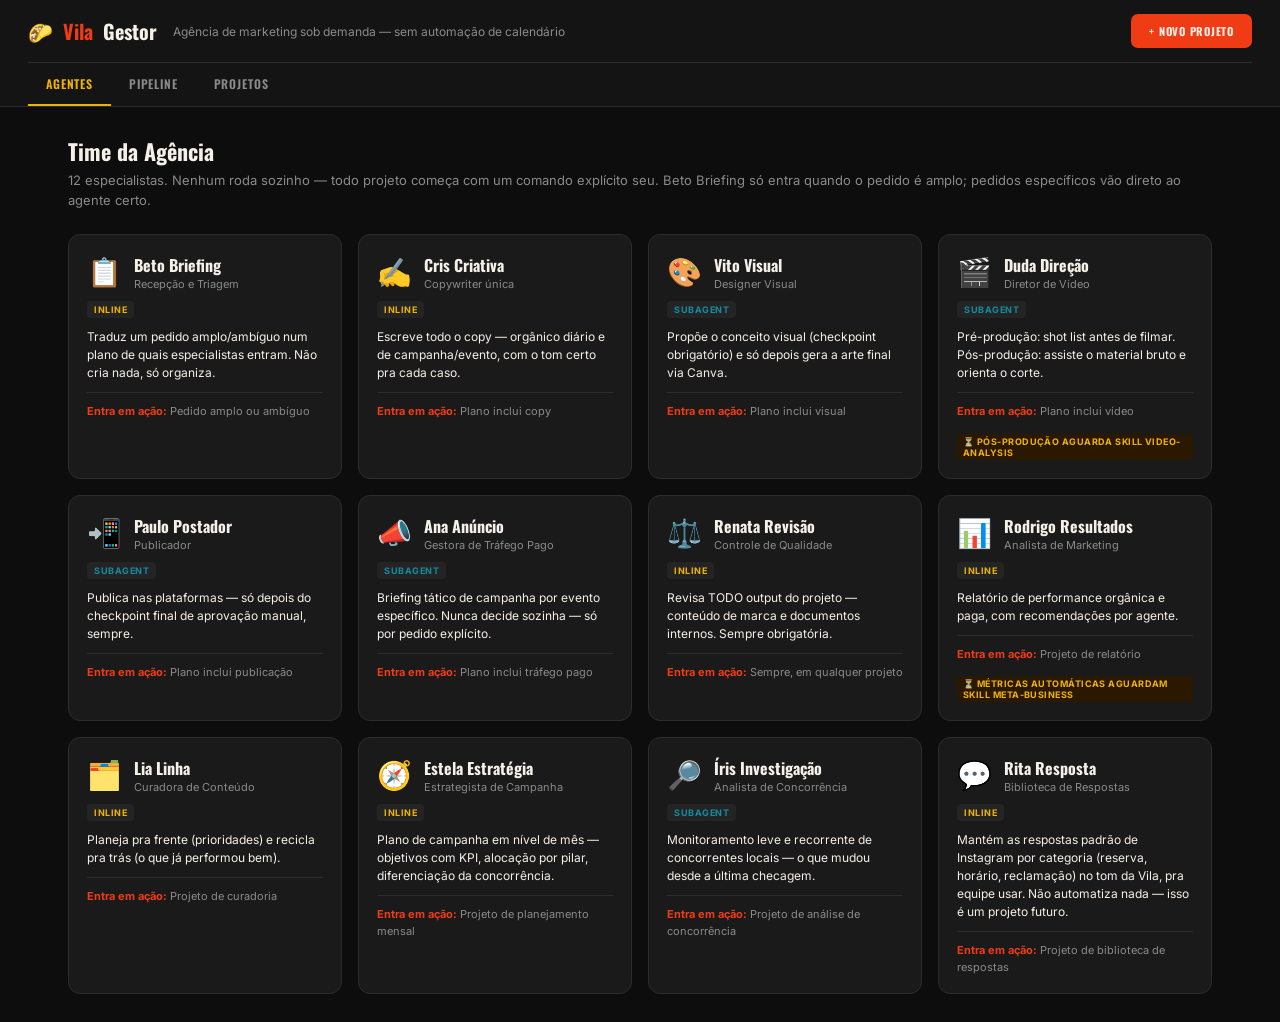
==== commit 198ba171: "Adiciona Rita Resposta: biblioteca de respostas padrão de Instagram Novo agente (12º do squad) e pro" ====
--- a/squads/gestor-vila/pipeline-visual.html
+++ b/squads/gestor-vila/pipeline-visual.html
@@ -100,7 +100,7 @@
 <!-- ═══ PIPELINE ═══ -->
 <div id="view-pipeline" class="view">
   <div class="stitle">Fluxo do Pipeline</div>
-  <div class="ssub">19 passos possíveis — nenhum roda automaticamente. As condições são avaliadas sobre o plano do projeto (definido pelo Beto ou pelo seu pedido direto), nunca sobre data ou calendário.</div>
+  <div class="ssub">20 passos possíveis — nenhum roda automaticamente. As condições são avaliadas sobre o plano do projeto (definido pelo Beto ou pelo seu pedido direto), nunca sobre data ou calendário.</div>
   <div class="legend">
     <span><i class="dot" style="background:var(--teal)"></i> Passo de agente</span>
     <span><i class="dot" style="background:var(--ouro)"></i> Checkpoint (sua aprovação)</span>
@@ -133,6 +133,7 @@
   {icon:'🗂️',name:'Lia Linha',title:'Curadora de Conteúdo',mode:'inline',role:'Planeja pra frente (prioridades) e recicla pra trás (o que já performou bem).',trigger:'Projeto de curadoria'},
   {icon:'🧭',name:'Estela Estratégia',title:'Estrategista de Campanha',mode:'inline',role:'Plano de campanha em nível de mês — objetivos com KPI, alocação por pilar, diferenciação da concorrência.',trigger:'Projeto de planejamento mensal'},
   {icon:'🔎',name:'Íris Investigação',title:'Analista de Concorrência',mode:'subagent',role:'Monitoramento leve e recorrente de concorrentes locais — o que mudou desde a última checagem.',trigger:'Projeto de análise de concorrência'},
+  {icon:'💬',name:'Rita Resposta',title:'Biblioteca de Respostas',mode:'inline',role:'Mantém as respostas padrão de Instagram por categoria (reserva, horário, reclamação) no tom da Vila, pra equipe usar. Não automatiza nada — isso é um projeto futuro.',trigger:'Projeto de biblioteca de respostas'},
 ];
 
 const PIPELINE = [
@@ -155,6 +156,7 @@
   {n:'17',icon:'🧭',name:'Planejamento de Campanha Mensal',type:'agent',agent:'Estela Estratégia',cond:'projeto é planejamento mensal'},
   {n:'18',icon:'✅',name:'Checkpoint de Escopo de Concorrência',type:'checkpoint',cond:'projeto é análise de concorrência'},
   {n:'19',icon:'🔎',name:'Análise de Concorrência',type:'agent',agent:'Íris Investigação',cond:'escopo confirmado'},
+  {n:'20',icon:'💬',name:'Criar Biblioteca de Respostas',type:'agent',agent:'Rita Resposta',cond:'projeto é biblioteca de respostas'},
 ];
 
 const PROJECT_TYPES = [
@@ -166,6 +168,7 @@
   {title:'Curadoria', desc:'Direção editorial — pra frente e reaproveitamento do que já performou.', ex:'"projeto: planejar a semana"'},
   {title:'Planejamento mensal', desc:'Estratégia de campanha em nível de mês, com KPIs.', ex:'"projeto: planejamento de julho"'},
   {title:'Análise de concorrência', desc:'Monitoramento leve dos concorrentes locais.', ex:'"projeto: análise de concorrência"'},
+  {title:'Biblioteca de respostas', desc:'Respostas padrão de Instagram por categoria, pra você e a equipe usarem.', ex:'"projeto: criar biblioteca de respostas"'},
 ];
 
 function renderAgents(){
